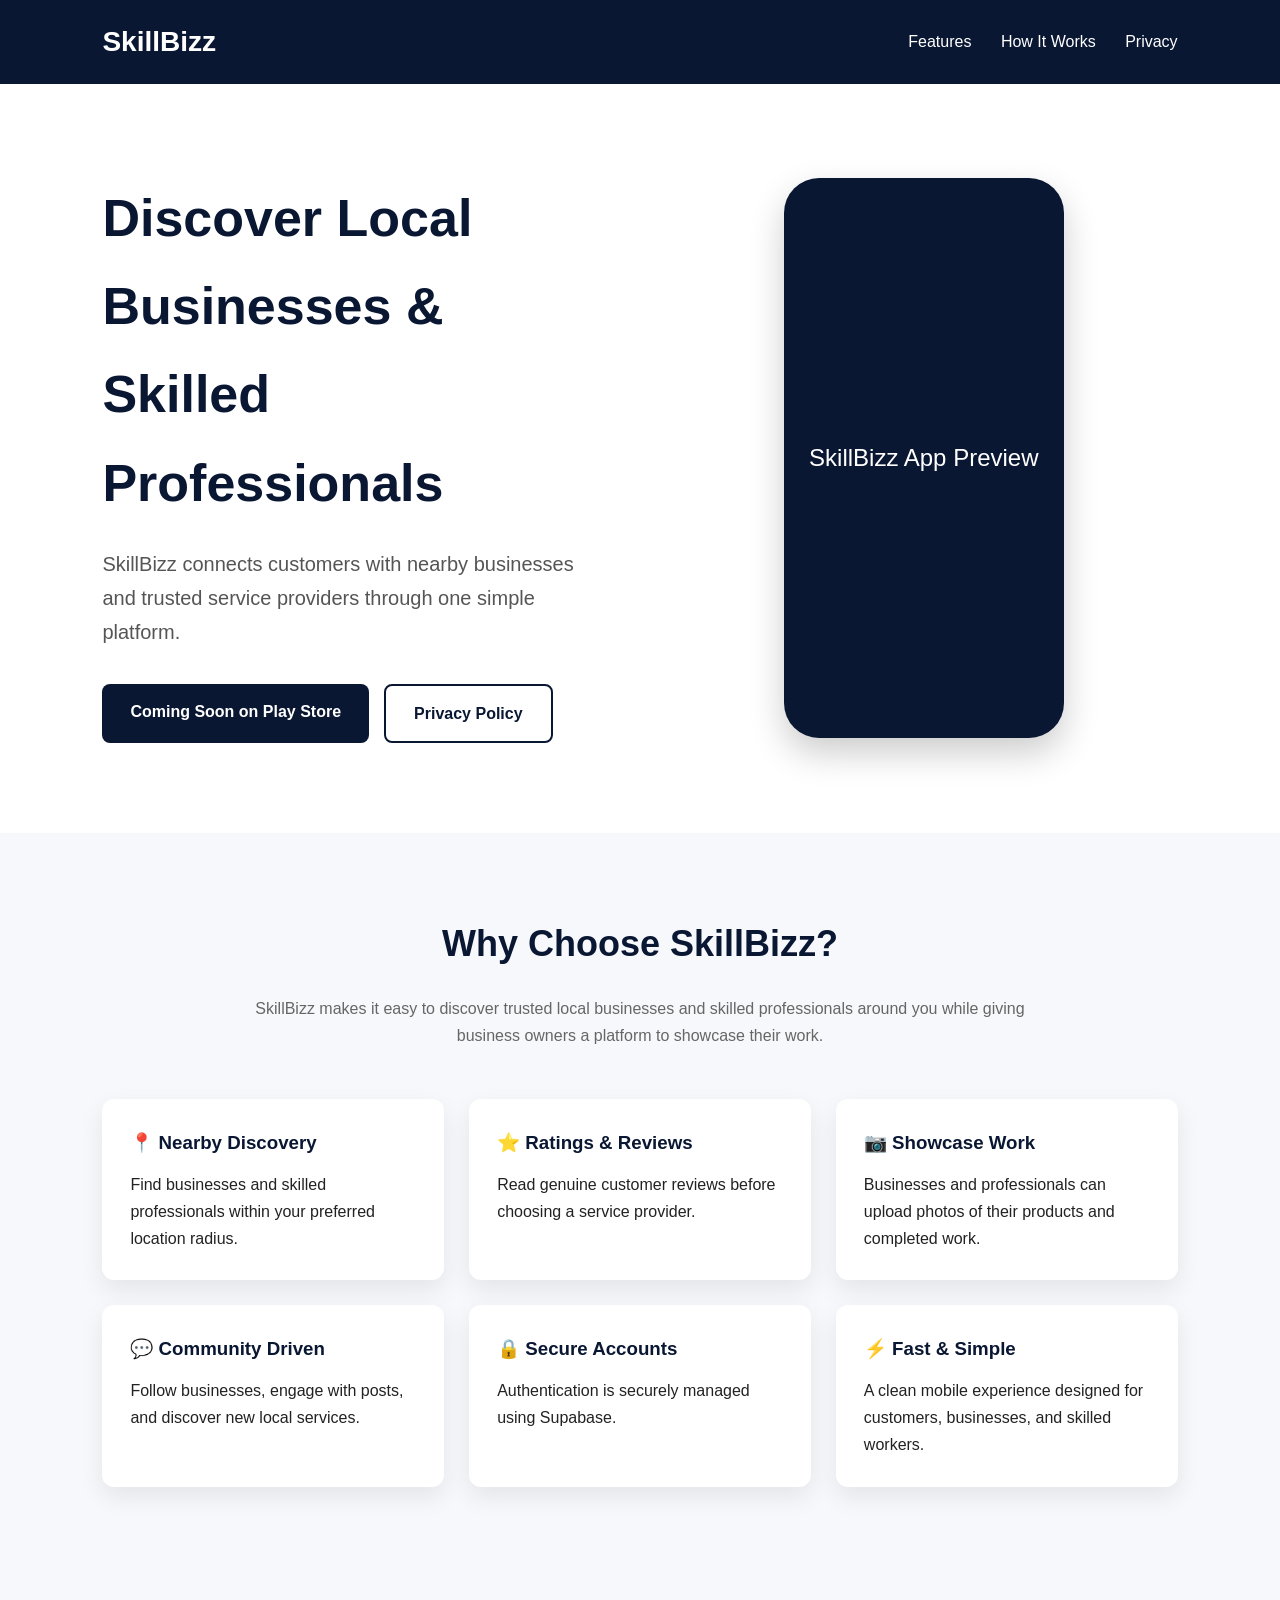
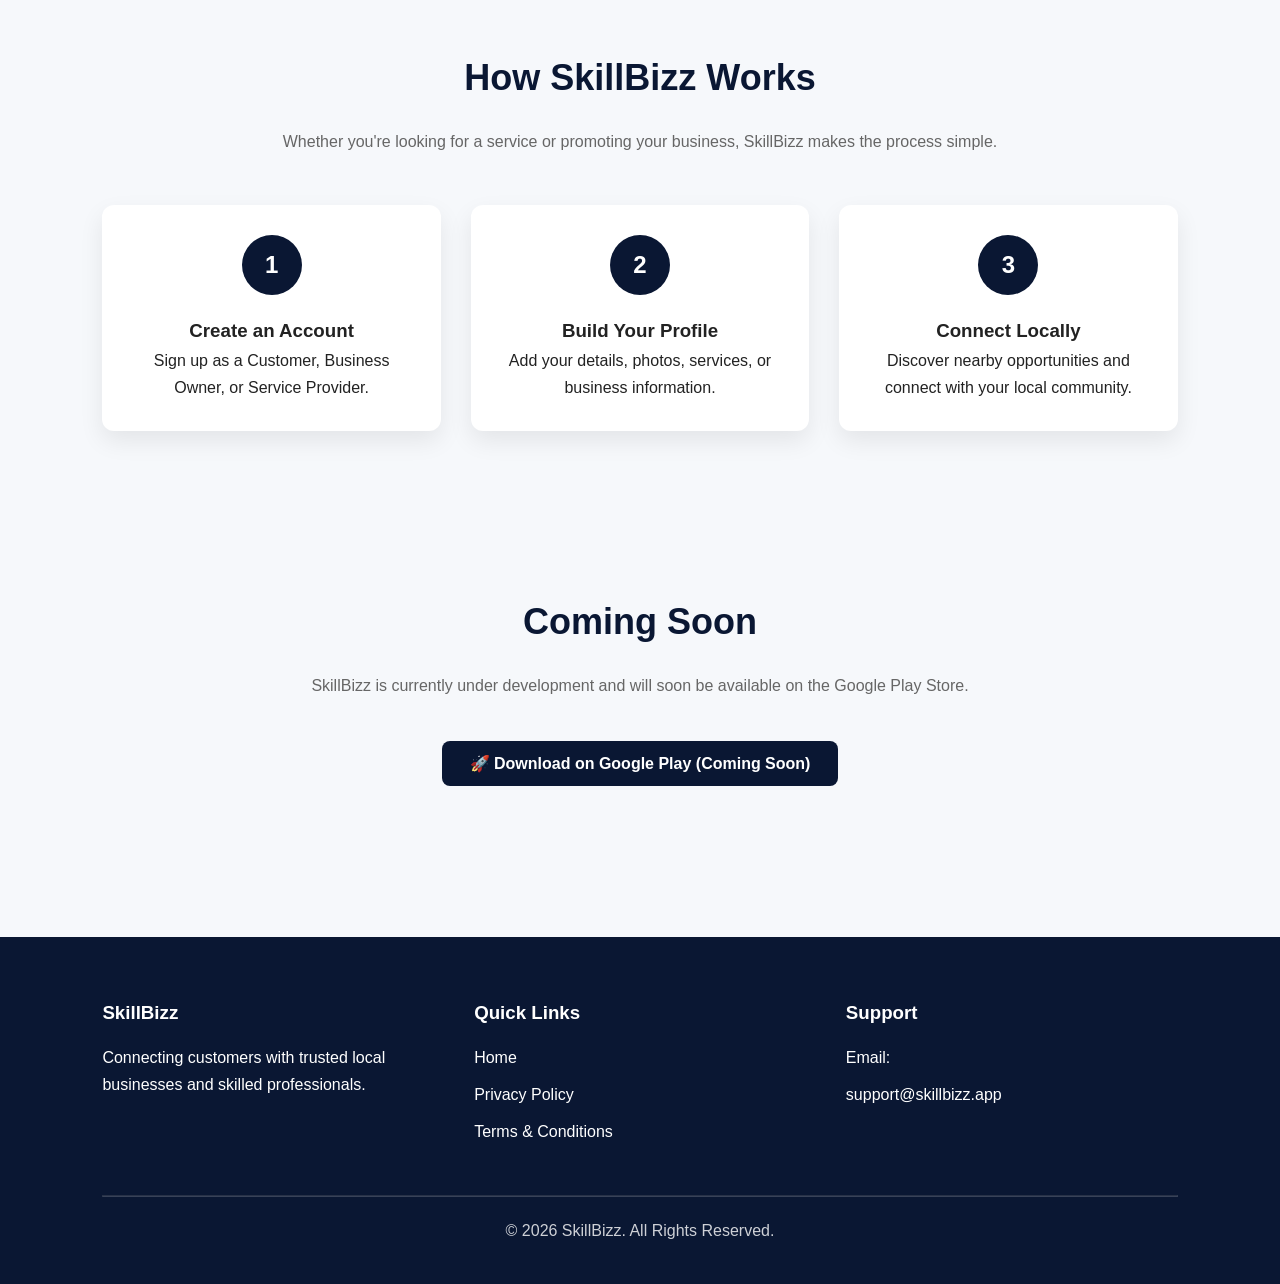
==== index.html @ 5ea48143 "Redesign homepage" ====
<!DOCTYPE html>
<html lang="en">

<head>
    <meta charset="UTF-8">
    <meta name="viewport" content="width=device-width, initial-scale=1.0">

    <title>SkillBizz | Hyperlocal Marketplace</title>

    <style>
        * {
            margin: 0;
            padding: 0;
            box-sizing: border-box;
        }

        body {
            font-family: Arial, Helvetica, sans-serif;
            background: #f6f8fb;
            color: #222;
            line-height: 1.7;
        }

        a {
            text-decoration: none;
        }

        header {
            background: #0A1733;
            color: white;
            padding: 18px 8%;
            display: flex;
            justify-content: space-between;
            align-items: center;
            position: sticky;
            top: 0;
            z-index: 100;
        }

        .logo {
            font-size: 28px;
            font-weight: bold;
        }

        nav a {
            color: white;
            margin-left: 25px;
            font-weight: 500;
        }

        nav a:hover {
            opacity: .8;
        }

        .hero {
            padding: 90px 8%;
            display: flex;
            justify-content: space-between;
            align-items: center;
            gap: 60px;
            flex-wrap: wrap;
            background: white;
        }

        .hero-text {
            flex: 1;
            min-width: 320px;
        }

        .hero-text h1 {
            font-size: 52px;
            color: #0A1733;
            margin-bottom: 20px;
        }

        .hero-text p {
            font-size: 20px;
            color: #555;
            margin-bottom: 35px;
        }

        .buttons {
            display: flex;
            gap: 15px;
            flex-wrap: wrap;
        }

        .btn {
            padding: 14px 28px;
            border-radius: 8px;
            font-weight: bold;
            transition: .3s;
        }

        .primary {
            background: #0A1733;
            color: white;
        }

        .primary:hover {
            background: #152b5c;
        }

        .secondary {
            border: 2px solid #0A1733;
            color: #0A1733;
        }

        .secondary:hover {
            background: #0A1733;
            color: white;
        }

        .hero-image {
            flex: 1;
            min-width: 300px;
            text-align: center;
        }

        .phone {
            width: 280px;
            height: 560px;
            background: #0A1733;
            border-radius: 35px;
            color: white;
            display: flex;
            justify-content: center;
            align-items: center;
            font-size: 24px;
            margin: auto;
            box-shadow: 0 15px 35px rgba(0,0,0,.2);
        }

        section {
            padding: 80px 8%;
        }

        h2 {
            font-size: 36px;
            color: #0A1733;
            margin-bottom: 20px;
            text-align: center;
        }

        .section-text {
            text-align: center;
            max-width: 800px;
            margin: auto;
            color: #666;
            margin-bottom: 50px;
        }
    </style>

</head>

<body>

<header>

    <div class="logo">
        SkillBizz
    </div>

    <nav>
        <a href="#features">Features</a>
        <a href="#how">How It Works</a>
        <a href="privacy.html">Privacy</a>
    </nav>

</header>

<section class="hero">

    <div class="hero-text">

        <h1>
            Discover Local Businesses & Skilled Professionals
        </h1>

        <p>
            SkillBizz connects customers with nearby businesses and trusted
            service providers through one simple platform.
        </p>

        <div class="buttons">

            <a href="#" class="btn primary">
                Coming Soon on Play Store
            </a>

            <a href="privacy.html" class="btn secondary">
                Privacy Policy
            </a>

        </div>

    </div>

    <div class="hero-image">

        <div class="phone">
            SkillBizz App Preview
        </div>

    </div>

</section>

<section id="features">

    <h2>Why Choose SkillBizz?</h2>

    <p class="section-text">
        SkillBizz makes it easy to discover trusted local businesses and skilled
        professionals around you while giving business owners a platform to
        showcase their work.
    </p>

    <div class="feature-grid">

        <div class="card">
            <h3>📍 Nearby Discovery</h3>
            <p>Find businesses and skilled professionals within your preferred location radius.</p>
        </div>

        <div class="card">
            <h3>⭐ Ratings & Reviews</h3>
            <p>Read genuine customer reviews before choosing a service provider.</p>
        </div>

        <div class="card">
            <h3>📷 Showcase Work</h3>
            <p>Businesses and professionals can upload photos of their products and completed work.</p>
        </div>

        <div class="card">
            <h3>💬 Community Driven</h3>
            <p>Follow businesses, engage with posts, and discover new local services.</p>
        </div>

        <div class="card">
            <h3>🔒 Secure Accounts</h3>
            <p>Authentication is securely managed using Supabase.</p>
        </div>

        <div class="card">
            <h3>⚡ Fast & Simple</h3>
            <p>A clean mobile experience designed for customers, businesses, and skilled workers.</p>
        </div>

    </div>

</section>

<section id="how">

    <h2>How SkillBizz Works</h2>

    <p class="section-text">
        Whether you're looking for a service or promoting your business,
        SkillBizz makes the process simple.
    </p>

    <div class="steps">

        <div class="step">
            <div class="number">1</div>
            <h3>Create an Account</h3>
            <p>Sign up as a Customer, Business Owner, or Service Provider.</p>
        </div>

        <div class="step">
            <div class="number">2</div>
            <h3>Build Your Profile</h3>
            <p>Add your details, photos, services, or business information.</p>
        </div>

        <div class="step">
            <div class="number">3</div>
            <h3>Connect Locally</h3>
            <p>Discover nearby opportunities and connect with your local community.</p>
        </div>

    </div>

</section>

<style>

.feature-grid{
    display:grid;
    grid-template-columns:repeat(auto-fit,minmax(260px,1fr));
    gap:25px;
}

.card{
    background:white;
    padding:28px;
    border-radius:12px;
    box-shadow:0 10px 25px rgba(0,0,0,.08);
    transition:.3s;
}

.card:hover{
    transform:translateY(-6px);
}

.card h3{
    color:#0A1733;
    margin-bottom:12px;
}

.steps{
    display:grid;
    grid-template-columns:repeat(auto-fit,minmax(260px,1fr));
    gap:30px;
    margin-top:40px;
}

.step{
    background:white;
    padding:30px;
    border-radius:12px;
    text-align:center;
    box-shadow:0 10px 25px rgba(0,0,0,.08);
}

.number{
    width:60px;
    height:60px;
    background:#0A1733;
    color:white;
    border-radius:50%;
    display:flex;
    justify-content:center;
    align-items:center;
    margin:auto;
    font-size:24px;
    font-weight:bold;
    margin-bottom:20px;
}

</style>

<section id="download">

    <h2>Coming Soon</h2>

    <p class="section-text">
        SkillBizz is currently under development and will soon be available on the
        Google Play Store.
    </p>

    <div style="text-align:center; margin-top:30px;">
        <a href="#" class="btn primary">
            🚀 Download on Google Play (Coming Soon)
        </a>
    </div>

</section>

<footer>

    <div class="footer-container">

        <div>
            <h3>SkillBizz</h3>
            <p>
                Connecting customers with trusted local businesses and skilled
                professionals.
            </p>
        </div>

        <div>
            <h3>Quick Links</h3>

            <p><a href="/">Home</a></p>
            <p><a href="privacy.html">Privacy Policy</a></p>
            <p><a href="terms.html">Terms & Conditions</a></p>
        </div>

        <div>
            <h3>Support</h3>

            <p>Email:</p>
            <p>support@skillbizz.app</p>

        </div>

    </div>

    <hr>

    <p class="copyright">
        © 2026 SkillBizz. All Rights Reserved.
    </p>

</footer>

<style>

footer{
    background:#0A1733;
    color:white;
    padding:60px 8% 30px;
    margin-top:80px;
}

.footer-container{
    display:grid;
    grid-template-columns:repeat(auto-fit,minmax(250px,1fr));
    gap:40px;
    margin-bottom:40px;
}

footer h3{
    margin-bottom:15px;
}

footer p{
    margin-bottom:10px;
}

footer a{
    color:white;
}

footer hr{
    opacity:.2;
    margin:20px 0;
}

.copyright{
    text-align:center;
    opacity:.8;
}

@media(max-width:768px){

header{
    flex-direction:column;
    gap:15px;
}

.hero{
    text-align:center;
}

.hero-text h1{
    font-size:38px;
}

nav a{
    margin:0 10px;
}

}

</style>
</body>
</html>
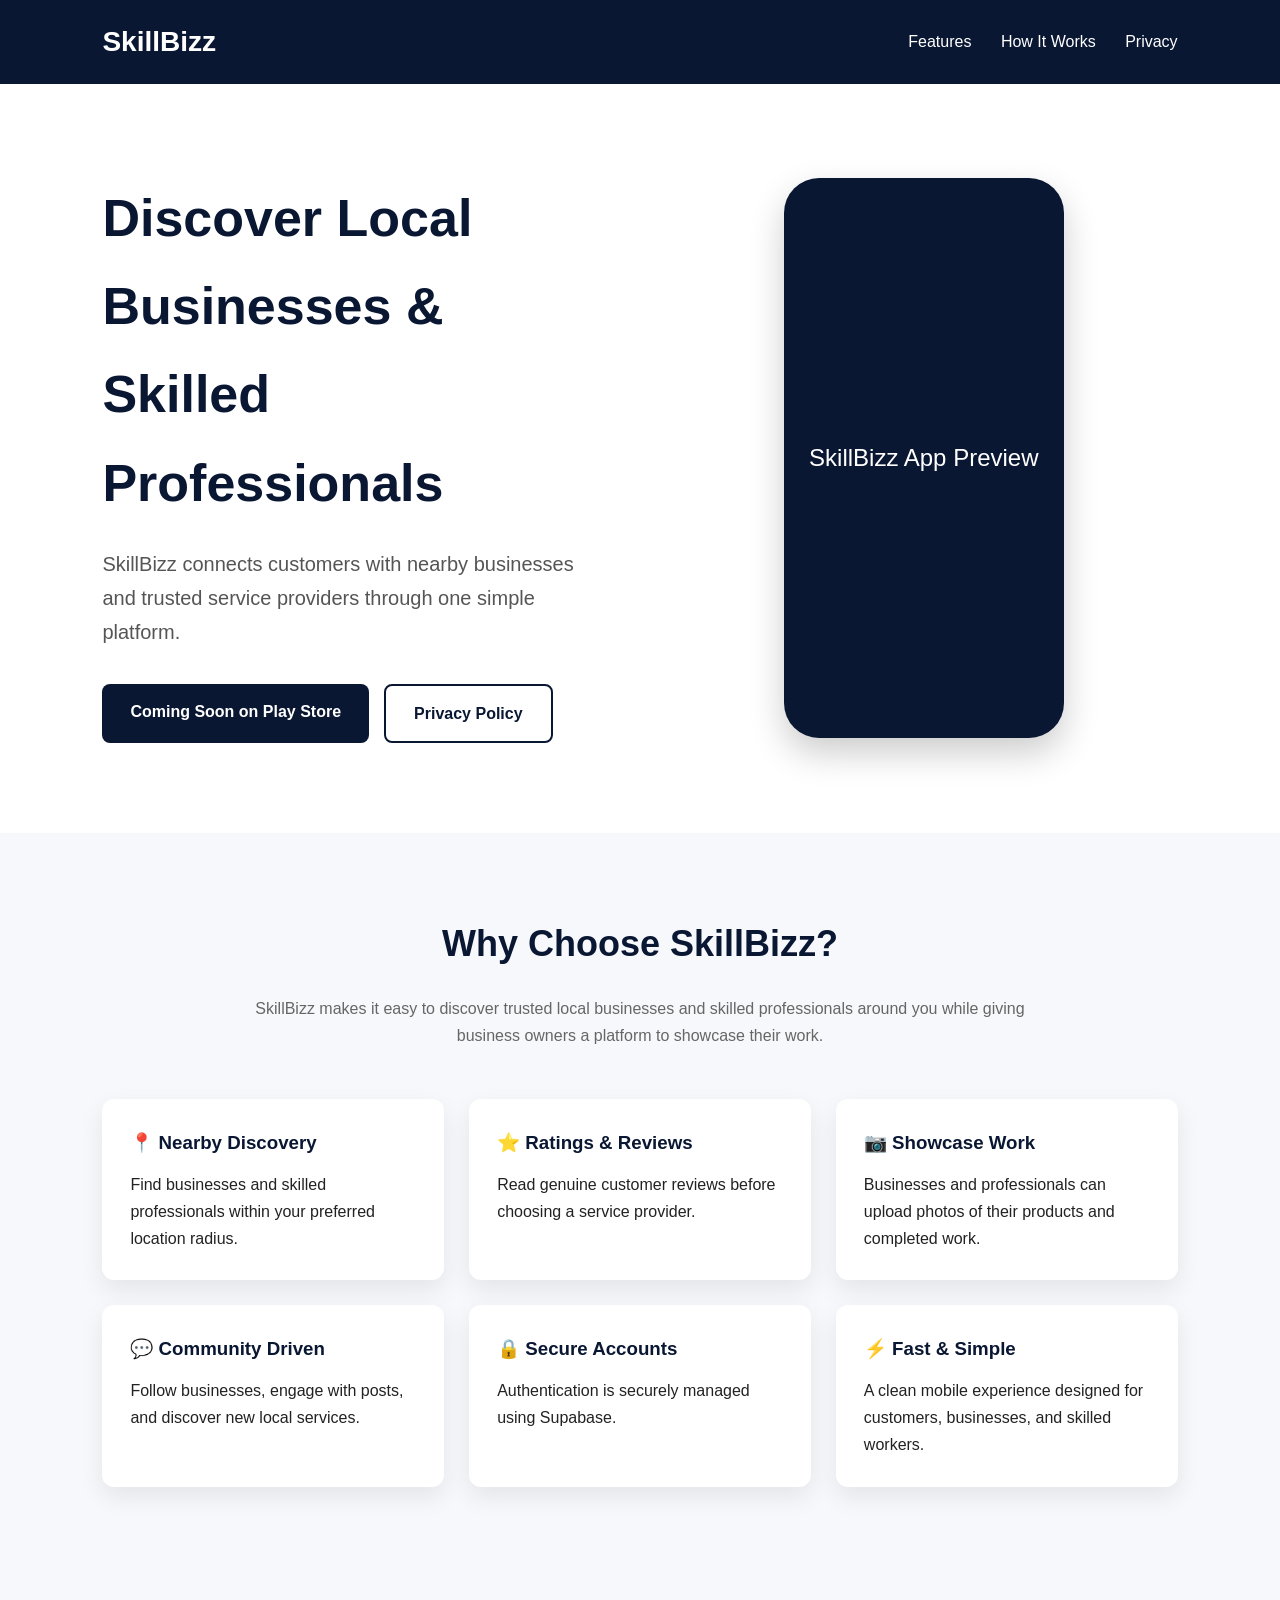
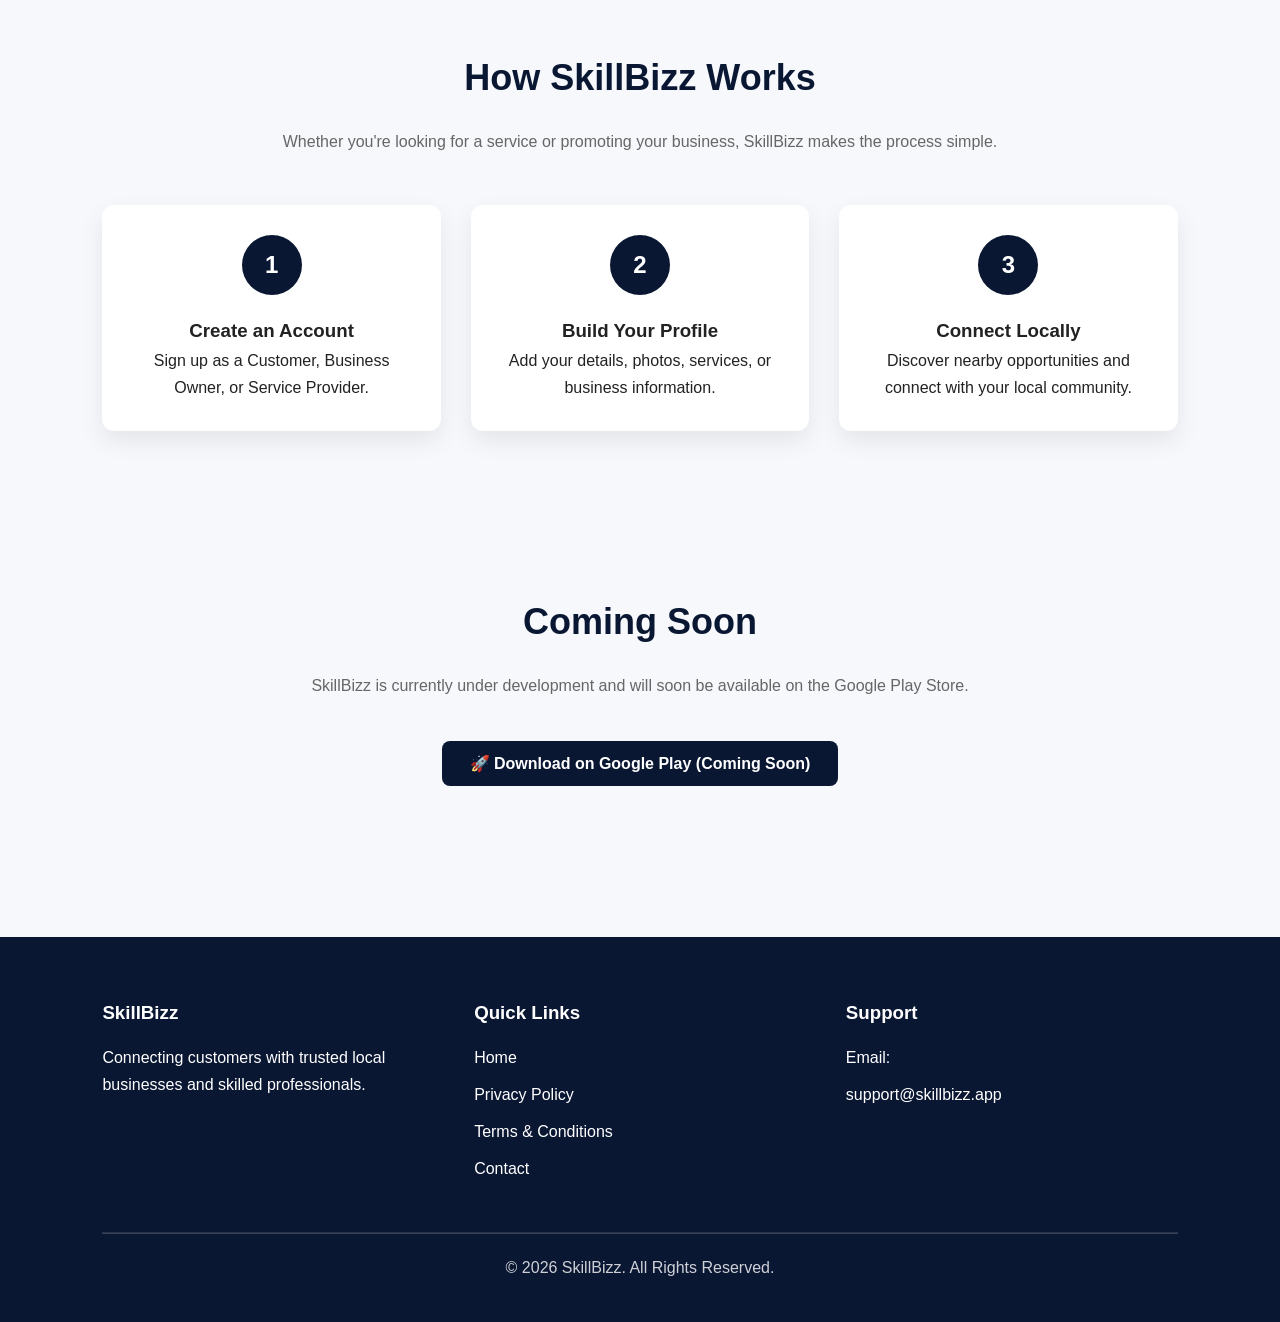
==== commit 85c83560: "footer updated" ====
--- a/index.html
+++ b/index.html
@@ -377,6 +377,7 @@
             <p><a href="/">Home</a></p>
             <p><a href="privacy.html">Privacy Policy</a></p>
             <p><a href="terms.html">Terms & Conditions</a></p>
+            <p><a href="contact.html">Contact</a></p>
         </div>
 
         <div>
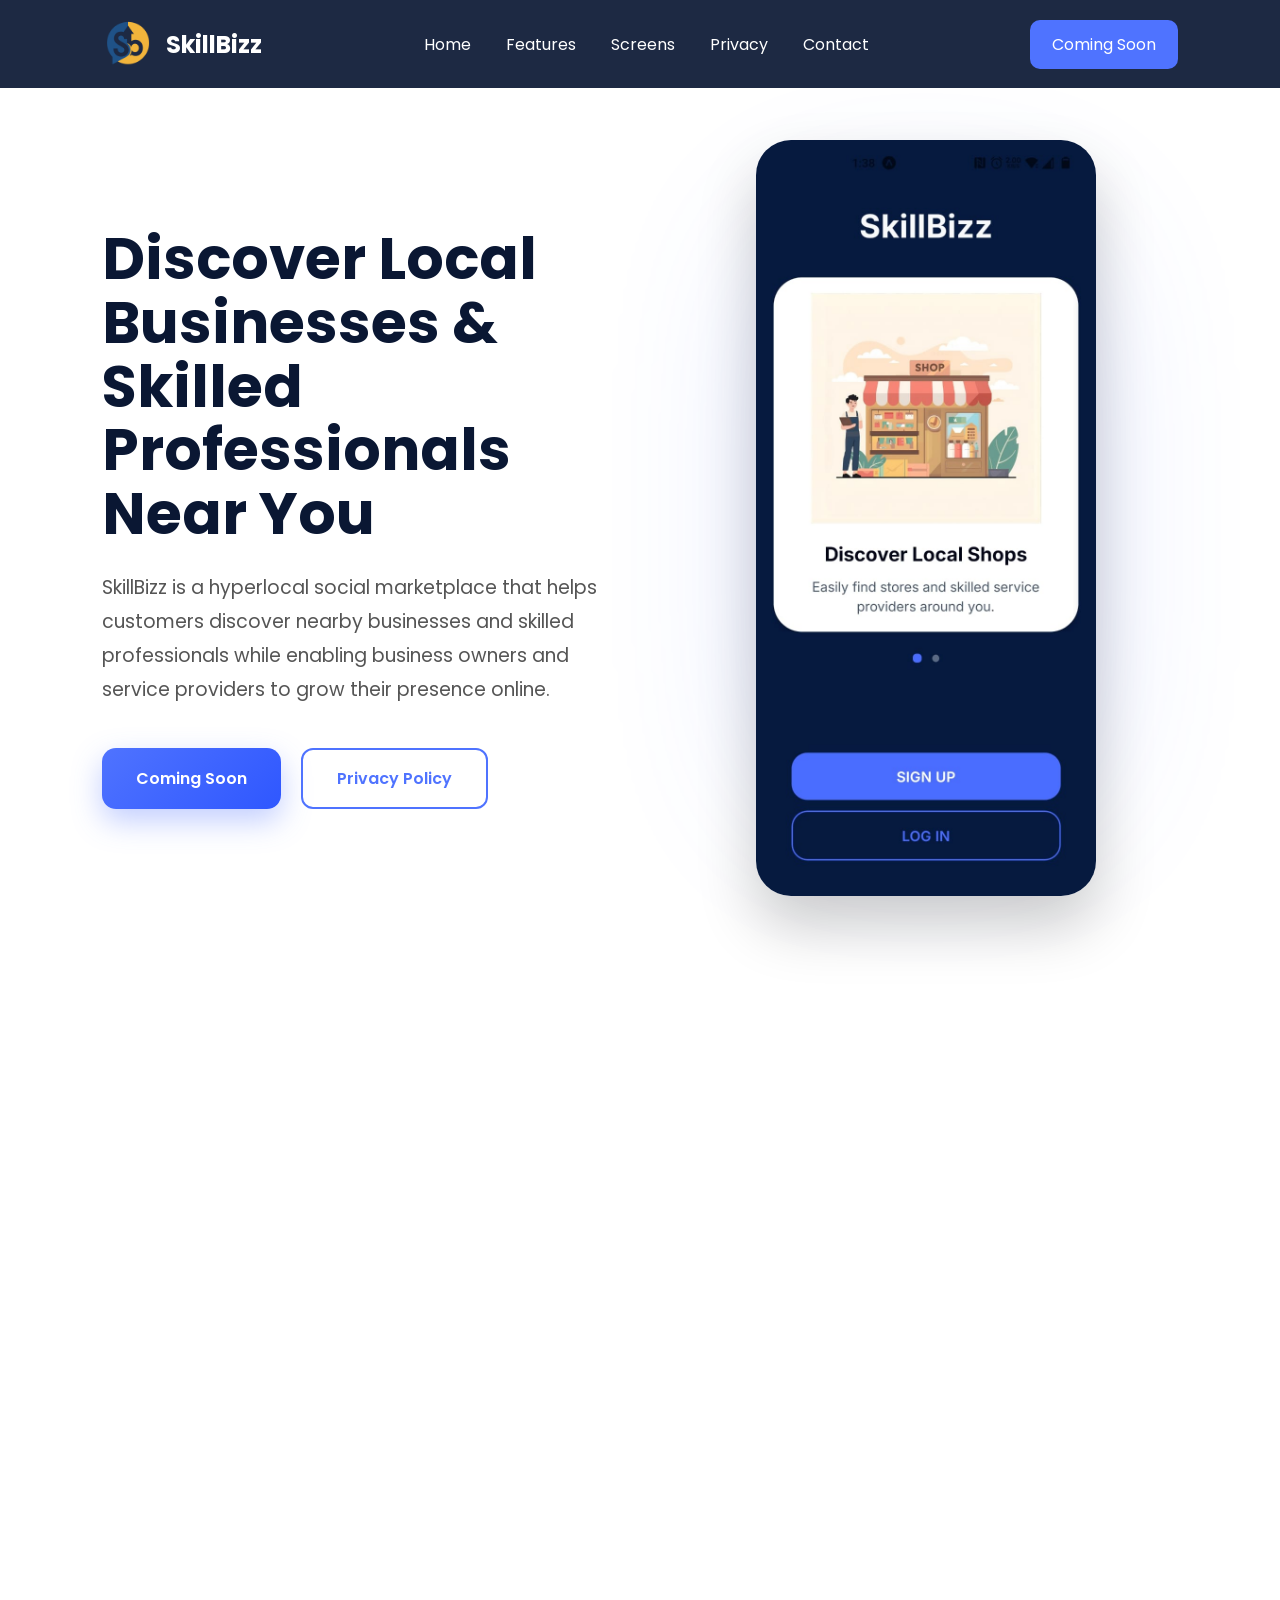
==== commit 1fbd7609: "Complete website redesign" ====
--- a/index.html
+++ b/index.html
@@ -2,461 +2,497 @@
 <html lang="en">
 
 <head>
-    <meta charset="UTF-8">
-    <meta name="viewport" content="width=device-width, initial-scale=1.0">
-
-    <title>SkillBizz | Hyperlocal Marketplace</title>
-
-    <style>
-        * {
-            margin: 0;
-            padding: 0;
-            box-sizing: border-box;
-        }
-
-        body {
-            font-family: Arial, Helvetica, sans-serif;
-            background: #f6f8fb;
-            color: #222;
-            line-height: 1.7;
-        }
-
-        a {
-            text-decoration: none;
-        }
-
-        header {
-            background: #0A1733;
-            color: white;
-            padding: 18px 8%;
-            display: flex;
-            justify-content: space-between;
-            align-items: center;
-            position: sticky;
-            top: 0;
-            z-index: 100;
-        }
-
-        .logo {
-            font-size: 28px;
-            font-weight: bold;
-        }
-
-        nav a {
-            color: white;
-            margin-left: 25px;
-            font-weight: 500;
-        }
-
-        nav a:hover {
-            opacity: .8;
-        }
-
-        .hero {
-            padding: 90px 8%;
-            display: flex;
-            justify-content: space-between;
-            align-items: center;
-            gap: 60px;
-            flex-wrap: wrap;
-            background: white;
-        }
-
-        .hero-text {
-            flex: 1;
-            min-width: 320px;
-        }
-
-        .hero-text h1 {
-            font-size: 52px;
-            color: #0A1733;
-            margin-bottom: 20px;
-        }
-
-        .hero-text p {
-            font-size: 20px;
-            color: #555;
-            margin-bottom: 35px;
-        }
-
-        .buttons {
-            display: flex;
-            gap: 15px;
-            flex-wrap: wrap;
-        }
-
-        .btn {
-            padding: 14px 28px;
-            border-radius: 8px;
-            font-weight: bold;
-            transition: .3s;
-        }
-
-        .primary {
-            background: #0A1733;
-            color: white;
-        }
-
-        .primary:hover {
-            background: #152b5c;
-        }
-
-        .secondary {
-            border: 2px solid #0A1733;
-            color: #0A1733;
-        }
-
-        .secondary:hover {
-            background: #0A1733;
-            color: white;
-        }
-
-        .hero-image {
-            flex: 1;
-            min-width: 300px;
-            text-align: center;
-        }
-
-        .phone {
-            width: 280px;
-            height: 560px;
-            background: #0A1733;
-            border-radius: 35px;
-            color: white;
-            display: flex;
-            justify-content: center;
-            align-items: center;
-            font-size: 24px;
-            margin: auto;
-            box-shadow: 0 15px 35px rgba(0,0,0,.2);
-        }
-
-        section {
-            padding: 80px 8%;
-        }
-
-        h2 {
-            font-size: 36px;
-            color: #0A1733;
-            margin-bottom: 20px;
-            text-align: center;
-        }
-
-        .section-text {
-            text-align: center;
-            max-width: 800px;
-            margin: auto;
-            color: #666;
-            margin-bottom: 50px;
-        }
-    </style>
+
+<meta charset="UTF-8">
+
+<meta
+name="viewport"
+content="width=device-width, initial-scale=1.0">
+
+<title>SkillBizz | Discover Local Businesses & Skilled Professionals</title>
+
+<meta
+name="description"
+content="SkillBizz connects customers with trusted local businesses and skilled professionals nearby.">
+
+<meta
+name="keywords"
+content="SkillBizz, Local Businesses, Plumbers, Electricians, Shops, Marketplace">
+
+<meta name="theme-color" content="#0A1733">
+
+<link rel="icon" href="images/favicon.png">
+
+<link rel="stylesheet" href="css/style.css">
+
+<link rel="manifest" href="manifest.json">
+
+<meta property="og:title"
+content="SkillBizz">
+
+<meta property="og:description"
+content="Discover nearby businesses and skilled professionals.">
+
+<meta property="og:image"
+content="images/hero.png">
+
+<meta property="og:url"
+content="https://skillbizz.app">
+
+<meta property="og:type"
+content="website">
+
+<meta property="twitter:card"
+content="summary_large_image">
+
+<meta property="twitter:title"
+content="SkillBizz">
+
+<meta property="twitter:description"
+content="Discover nearby businesses and skilled professionals.">
+
+<meta property="twitter:image"
+content="images/hero.png">
 
 </head>
 
 <body>
 
-<header>
-
-    <div class="logo">
-        SkillBizz
-    </div>
-
-    <nav>
-        <a href="#features">Features</a>
-        <a href="#how">How It Works</a>
-        <a href="privacy.html">Privacy</a>
-    </nav>
-
-</header>
-
-<section class="hero">
-
-    <div class="hero-text">
-
-        <h1>
-            Discover Local Businesses & Skilled Professionals
-        </h1>
-
-        <p>
-            SkillBizz connects customers with nearby businesses and trusted
-            service providers through one simple platform.
-        </p>
-
-        <div class="buttons">
-
-            <a href="#" class="btn primary">
-                Coming Soon on Play Store
-            </a>
-
-            <a href="privacy.html" class="btn secondary">
-                Privacy Policy
-            </a>
-
-        </div>
-
-    </div>
-
-    <div class="hero-image">
-
-        <div class="phone">
-            SkillBizz App Preview
-        </div>
-
-    </div>
+<nav>
+
+<div class="logo">
+
+<img src="images/logo.png">
+
+<span>SkillBizz</span>
+
+</div>
+
+<ul>
+
+<li><a href="#home">Home</a></li>
+
+<li><a href="#features">Features</a></li>
+
+<li><a href="#screens">Screens</a></li>
+
+<li><a href="privacy.html">Privacy</a></li>
+
+<li><a href="contact.html">Contact</a></li>
+
+</ul>
+
+<a class="download-btn" href="#download">
+
+Coming Soon
+
+</a>
+
+</nav>
+
+<section
+class="hero"
+id="home">
+
+<div class="hero-text">
+
+<h1>
+
+Discover Local Businesses &
+Skilled Professionals Near You
+
+</h1>
+
+<p>
+
+SkillBizz is a hyperlocal social marketplace that helps customers discover nearby businesses and skilled professionals while enabling business owners and service providers to grow their presence online.
+
+</p>
+
+<div class="hero-buttons">
+
+<a href="#download" class="primary">
+
+Coming Soon
+
+</a>
+
+<a href="privacy.html" class="secondary">
+
+Privacy Policy
+
+</a>
+
+</div>
+
+</div>
+
+<div class="hero-image">
+
+    <div class="phone-shadow"></div>
+
+    <img
+        src="images/hero.png"
+        class="floating-phone"
+        alt="SkillBizz App">
+
+</div>
 
 </section>
 
+
+
+<section
+id="features">
+
 <section id="features">
 
-    <h2>Why Choose SkillBizz?</h2>
-
-    <p class="section-text">
-        SkillBizz makes it easy to discover trusted local businesses and skilled
-        professionals around you while giving business owners a platform to
-        showcase their work.
-    </p>
-
-    <div class="feature-grid">
-
-        <div class="card">
-            <h3>📍 Nearby Discovery</h3>
-            <p>Find businesses and skilled professionals within your preferred location radius.</p>
-        </div>
-
-        <div class="card">
-            <h3>⭐ Ratings & Reviews</h3>
-            <p>Read genuine customer reviews before choosing a service provider.</p>
-        </div>
-
-        <div class="card">
-            <h3>📷 Showcase Work</h3>
-            <p>Businesses and professionals can upload photos of their products and completed work.</p>
-        </div>
-
-        <div class="card">
-            <h3>💬 Community Driven</h3>
-            <p>Follow businesses, engage with posts, and discover new local services.</p>
-        </div>
-
-        <div class="card">
-            <h3>🔒 Secure Accounts</h3>
-            <p>Authentication is securely managed using Supabase.</p>
-        </div>
-
-        <div class="card">
-            <h3>⚡ Fast & Simple</h3>
-            <p>A clean mobile experience designed for customers, businesses, and skilled workers.</p>
-        </div>
-
-    </div>
+<h2>Everything You Need to Discover Local Businesses</h2>
+
+<div class="feature-grid">
+
+<div class="feature-card">
+<div class="feature-icon">📍</div>
+<h3>Nearby Discovery</h3>
+<p>Find businesses and professionals around your location using smart distance filtering.</p>
+</div>
+
+<div class="feature-card">
+<div class="feature-icon">🏪</div>
+<h3>Business Profiles</h3>
+<p>Every business gets its own profile, posts, followers and customer engagement.</p>
+</div>
+
+<div class="feature-card">
+<div class="feature-icon">🛠</div>
+<h3>Skilled Professionals</h3>
+<p>Search electricians, plumbers, tutors, mechanics and many more nearby.</p>
+</div>
+
+<div class="feature-card">
+<div class="feature-icon">💬</div>
+<h3>Built-in Chat</h3>
+<p>Contact businesses and service providers instantly inside the app.</p>
+</div>
+
+<div class="feature-card">
+<div class="feature-icon">⭐</div>
+<h3>Ratings & Reviews</h3>
+<p>Choose trusted businesses using ratings, reviews and portfolios.</p>
+</div>
+
+<div class="feature-card">
+<div class="feature-icon">🔒</div>
+<h3>Secure Login</h3>
+<p>Authentication powered securely for every user role.</p>
+</div>
+
+</div>
 
 </section>
 
-<section id="how">
-
-    <h2>How SkillBizz Works</h2>
-
-    <p class="section-text">
-        Whether you're looking for a service or promoting your business,
-        SkillBizz makes the process simple.
-    </p>
-
-    <div class="steps">
-
-        <div class="step">
-            <div class="number">1</div>
-            <h3>Create an Account</h3>
-            <p>Sign up as a Customer, Business Owner, or Service Provider.</p>
-        </div>
-
-        <div class="step">
-            <div class="number">2</div>
-            <h3>Build Your Profile</h3>
-            <p>Add your details, photos, services, or business information.</p>
-        </div>
-
-        <div class="step">
-            <div class="number">3</div>
-            <h3>Connect Locally</h3>
-            <p>Discover nearby opportunities and connect with your local community.</p>
-        </div>
-
-    </div>
+<section class="stats">
+
+<div class="stat">
+
+<h2>3</h2>
+
+<p>User Roles</p>
+
+</div>
+
+<div class="stat">
+
+<h2>100%</h2>
+
+<p>Secure Authentication</p>
+
+</div>
+
+<div class="stat">
+
+<h2>∞</h2>
+
+<p>Local Opportunities</p>
+
+</div>
+
+<div class="stat">
+
+<h2>24/7</h2>
+
+<p>Discover Businesses Anytime</p>
+
+</div>
 
 </section>
 
-<style>
-
-.feature-grid{
-    display:grid;
-    grid-template-columns:repeat(auto-fit,minmax(260px,1fr));
-    gap:25px;
-}
-
-.card{
-    background:white;
-    padding:28px;
-    border-radius:12px;
-    box-shadow:0 10px 25px rgba(0,0,0,.08);
-    transition:.3s;
-}
-
-.card:hover{
-    transform:translateY(-6px);
-}
-
-.card h3{
-    color:#0A1733;
-    margin-bottom:12px;
-}
-
-.steps{
-    display:grid;
-    grid-template-columns:repeat(auto-fit,minmax(260px,1fr));
-    gap:30px;
-    margin-top:40px;
-}
-
-.step{
-    background:white;
-    padding:30px;
-    border-radius:12px;
-    text-align:center;
-    box-shadow:0 10px 25px rgba(0,0,0,.08);
-}
-
-.number{
-    width:60px;
-    height:60px;
-    background:#0A1733;
-    color:white;
-    border-radius:50%;
-    display:flex;
-    justify-content:center;
-    align-items:center;
-    margin:auto;
-    font-size:24px;
-    font-weight:bold;
-    margin-bottom:20px;
-}
-
-</style>
-
-<section id="download">
-
-    <h2>Coming Soon</h2>
-
-    <p class="section-text">
-        SkillBizz is currently under development and will soon be available on the
-        Google Play Store.
-    </p>
-
-    <div style="text-align:center; margin-top:30px;">
-        <a href="#" class="btn primary">
-            🚀 Download on Google Play (Coming Soon)
-        </a>
-    </div>
+
+<section id="screens">
+
+<h2>Experience SkillBizz</h2>
+
+<!-- HERO -->
+
+<div class="showcase">
+
+<div class="showcase-image">
+
+<img src="images/hero.png">
+
+</div>
+
+<div class="showcase-text">
+
+<h3>Discover Local Shops</h3>
+
+<p>
+
+Browse nearby shops and service providers from a beautifully designed onboarding experience.
+
+</p>
+
+</div>
+
+</div>
+
+<!-- SIGNUP -->
+
+<div class="showcase reverse">
+
+<div class="showcase-image">
+
+<img src="images/signup.png">
+
+</div>
+
+<div class="showcase-text">
+
+<h3>Create Your Account</h3>
+
+<p>
+
+Quick and secure registration lets customers, businesses and professionals join in minutes.
+
+</p>
+
+</div>
+
+</div>
+
+<!-- ROLE -->
+
+<div class="showcase">
+
+<div class="showcase-image">
+
+<img src="images/role.png">
+
+</div>
+
+<div class="showcase-text">
+
+<h3>Choose Your Role</h3>
+
+<p>
+
+Whether you're a customer, business owner or service provider, SkillBizz adapts to your needs.
+
+</p>
+
+</div>
+
+</div>
+
+<!-- FEED -->
+
+<div class="showcase reverse">
+
+<div class="showcase-image">
+
+<img src="images/business-feed.png">
+
+</div>
+
+<div class="showcase-text">
+
+<h3>Instagram-style Business Feed</h3>
+
+<p>
+
+Businesses can share updates, promotions and photos while customers interact through likes and comments.
+
+</p>
+
+</div>
+
+</div>
+
+<!-- SERVICES -->
+
+<div class="showcase">
+
+<div class="showcase-image">
+
+<img src="images/services.png">
+
+</div>
+
+<div class="showcase-text">
+
+<h3>Find Skilled Professionals</h3>
+
+<p>
+
+Search electricians, plumbers, tutors and many more with ratings, pricing and availability.
+
+</p>
+
+</div>
+
+</div>
+
+<!-- FILTER -->
+
+<div class="showcase reverse">
+
+<div class="showcase-image">
+
+<img src="images/filters.png">
+
+</div>
+
+<div class="showcase-text">
+
+<h3>Smart Filters</h3>
+
+<p>
+
+Filter by category, location and distance to discover exactly what you need nearby.
+
+</p>
+
+</div>
+
+</div>
+
+<!-- PROFILE -->
+
+<div class="showcase">
+
+<div class="showcase-image">
+
+<img src="images/profile.png">
+
+</div>
+
+<div class="showcase-text">
+
+<h3>Professional Profiles</h3>
+
+<p>
+
+Every service provider gets ratings, reviews, experience, pricing, availability and portfolio.
+
+</p>
+
+</div>
+
+</div>
+
+<!-- CHAT -->
+
+<div class="showcase reverse">
+
+<div class="showcase-image">
+
+<img src="images/chat.png">
+
+</div>
+
+<div class="showcase-text">
+
+<h3>Built-in Messaging</h3>
+
+<p>
+
+Contact businesses and professionals instantly without leaving the application.
+
+</p>
+
+</div>
+
+</div>
 
 </section>
 
+<section
+id="download">
+
+<h2>
+
+Launching Soon
+
+</h2>
+
+<p>
+
+SkillBizz will soon be available on Google Play.
+
+</p>
+
+<a class="primary">
+
+Notify Me
+
+</a>
+
+</section>
+
 <footer>
 
-    <div class="footer-container">
-
-        <div>
-            <h3>SkillBizz</h3>
-            <p>
-                Connecting customers with trusted local businesses and skilled
-                professionals.
-            </p>
-        </div>
-
-        <div>
-            <h3>Quick Links</h3>
-
-            <p><a href="/">Home</a></p>
-            <p><a href="privacy.html">Privacy Policy</a></p>
-            <p><a href="terms.html">Terms & Conditions</a></p>
-            <p><a href="contact.html">Contact</a></p>
-        </div>
-
-        <div>
-            <h3>Support</h3>
-
-            <p>Email:</p>
-            <p>support@skillbizz.app</p>
-
-        </div>
-
-    </div>
-
-    <hr>
-
-    <p class="copyright">
-        © 2026 SkillBizz. All Rights Reserved.
-    </p>
+<div>
+
+<img src="images/logo.png">
+
+<h3>SkillBizz</h3>
+
+<p>
+
+Connecting customers with trusted businesses and skilled professionals.
+
+</p>
+
+</div>
+
+<div>
+
+<h4>Links</h4>
+
+<a href="privacy.html">Privacy Policy</a>
+
+<a href="terms.html">Terms & Conditions</a>
+
+<a href="contact.html">Contact</a>
+
+</div>
+
+<div>
+
+<h4>Support</h4>
+
+<p>
+
+© <span class="year"></span> SkillBizz. All Rights Reserved.
+
+</p>
+
+</div>
 
 </footer>
 
-<style>
-
-footer{
-    background:#0A1733;
-    color:white;
-    padding:60px 8% 30px;
-    margin-top:80px;
-}
-
-.footer-container{
-    display:grid;
-    grid-template-columns:repeat(auto-fit,minmax(250px,1fr));
-    gap:40px;
-    margin-bottom:40px;
-}
-
-footer h3{
-    margin-bottom:15px;
-}
-
-footer p{
-    margin-bottom:10px;
-}
-
-footer a{
-    color:white;
-}
-
-footer hr{
-    opacity:.2;
-    margin:20px 0;
-}
-
-.copyright{
-    text-align:center;
-    opacity:.8;
-}
-
-@media(max-width:768px){
-
-header{
-    flex-direction:column;
-    gap:15px;
-}
-
-.hero{
-    text-align:center;
-}
-
-.hero-text h1{
-    font-size:38px;
-}
-
-nav a{
-    margin:0 10px;
-}
-
-}
-
-</style>
+<script src="js/script.js"></script>
+
 </body>
+
 </html>
--- a/css/style.css
+++ b/css/style.css
@@ -0,0 +1,896 @@
+/* ===========================
+   Google Font
+=========================== */
+
+@import url('https://fonts.googleapis.com/css2?family=Poppins:wght@300;400;500;600;700;800&display=swap');
+
+*{
+    margin:0;
+    padding:0;
+    box-sizing:border-box;
+    scroll-behavior:smooth;
+}
+
+body{
+    font-family:'Poppins',sans-serif;
+    body{
+
+background:
+
+radial-gradient(circle at top left,#eef4ff 0%,transparent 45%),
+
+radial-gradient(circle at bottom right,#f7f4ff 0%,transparent 40%),
+
+#f8fbff;
+
+}
+    color:#222;
+    overflow-x:hidden;
+}
+
+img{
+    width:100%;
+    display:block;
+}
+
+a{
+    text-decoration:none;
+    color:inherit;
+}
+
+section{
+    padding:100px 8%;
+}
+
+h1,h2,h3,h4{
+    color:#0A1733;
+}
+
+h2{
+    font-size:42px;
+    margin-bottom:20px;
+    text-align:center;
+}
+
+p{
+    line-height:1.8;
+}
+
+/* ===========================
+        NAVBAR
+=========================== */
+
+nav{
+
+    position:fixed;
+    top:0;
+    left:0;
+    right:0;
+
+    display:flex;
+    justify-content:space-between;
+    align-items:center;
+
+    padding:18px 8%;
+
+    background:rgba(10,23,51,.92);
+
+    backdrop-filter:blur(15px);
+
+    z-index:9999;
+
+}
+
+.logo{
+
+    display:flex;
+    align-items:center;
+    gap:12px;
+
+    color:white;
+    font-weight:700;
+    font-size:24px;
+
+}
+
+.logo img{
+
+    width:52px;
+    height:52px;
+
+}
+
+nav ul{
+
+    display:flex;
+    list-style:none;
+    gap:35px;
+
+}
+
+nav ul li a{
+
+    color:white;
+    transition:.3s;
+
+}
+
+nav ul li a:hover{
+
+    color:#F4B740;
+
+}
+
+.download-btn{
+
+    background:#4F73FF;
+
+    color:white;
+
+    padding:12px 22px;
+
+    border-radius:10px;
+
+    transition:.3s;
+
+}
+
+.download-btn:hover{
+
+    background:#3558d6;
+
+}
+
+/* ===========================
+        HERO
+=========================== */
+
+.hero{
+
+    min-height:100vh;
+
+    display:grid;
+
+    grid-template-columns:1fr 1fr;
+
+    align-items:center;
+
+    gap:70px;
+
+    padding-top:140px;
+
+}
+
+.hero h1{
+
+    font-size:58px;
+
+    line-height:1.1;
+
+    margin-bottom:25px;
+
+}
+
+.hero p{
+
+    font-size:19px;
+
+    color:#555;
+
+    margin-bottom:40px;
+
+}
+
+.hero-buttons{
+
+    display:flex;
+
+    gap:20px;
+
+}
+
+.primary{
+
+display:inline-flex;
+align-items:center;
+justify-content:center;
+
+padding:16px 34px;
+
+background:linear-gradient(135deg,#4F73FF,#2F57FF);
+
+color:white;
+
+font-weight:600;
+
+border-radius:14px;
+
+transition:.35s;
+
+box-shadow:0 12px 30px rgba(79,115,255,.35);
+
+}
+
+.primary:hover{
+
+transform:translateY(-4px) scale(1.03);
+
+}
+
+.secondary{
+
+    border:2px solid #4F73FF;
+
+    color:#4F73FF;
+
+    padding:16px 34px;
+
+    border-radius:12px;
+
+    font-weight:600;
+
+}
+
+.hero-image{
+
+    display:flex;
+
+    justify-content:center;
+
+}
+
+.hero-image img{
+
+    max-width:350px;
+
+    border-radius:35px;
+
+    box-shadow:0 30px 60px rgba(0,0,0,.2);
+
+    transition:.5s;
+
+}
+
+.hero-image img:hover{
+
+    transform:translateY(-10px);
+
+}
+
+/* ===========================
+FEATURES
+=========================== */
+
+.feature-grid{
+
+    margin-top:60px;
+
+    display:grid;
+
+    grid-template-columns:repeat(auto-fit,minmax(260px,1fr));
+
+    gap:30px;
+
+}
+
+.feature-card{
+
+    background:white;
+
+    padding:35px;
+
+    border-radius:20px;
+
+    box-shadow:0 15px 35px rgba(0,0,0,.08);
+
+    transition:.35s;
+
+}
+
+.feature-card:hover{
+
+    transform:translateY(-8px);
+
+}
+
+.feature-icon{
+
+    font-size:48px;
+
+    margin-bottom:18px;
+
+}
+
+.feature-card h3{
+
+    margin-bottom:12px;
+
+}
+
+.stats{
+
+display:grid;
+
+grid-template-columns:repeat(4,1fr);
+
+gap:30px;
+
+margin:120px 8%;
+
+}
+
+.stat{
+
+background:white;
+
+padding:45px;
+
+text-align:center;
+
+border-radius:20px;
+
+box-shadow:0 20px 45px rgba(0,0,0,.08);
+
+}
+
+.stat h2{
+
+font-size:52px;
+
+color:#4F73FF;
+
+}
+
+@media(max-width:900px){
+
+.stats{
+
+grid-template-columns:repeat(2,1fr);
+
+}
+
+}
+
+/* ===========================
+SCREENSHOTS
+=========================== */
+
+.screens-grid{
+
+    margin-top:70px;
+
+    display:grid;
+
+    grid-template-columns:repeat(auto-fit,minmax(260px,1fr));
+
+    gap:35px;
+
+}
+
+.screen{
+
+    background:white;
+
+    border-radius:22px;
+
+    overflow:hidden;
+
+    box-shadow:0 15px 35px rgba(0,0,0,.08);
+
+    transition:.4s;
+
+}
+
+.screen:hover{
+
+    transform:translateY(-8px);
+
+}
+
+.screen img{
+
+    height:620px;
+
+    object-fit:cover;
+
+}
+
+.screen h3{
+
+    text-align:center;
+
+    padding:20px;
+
+}
+
+/* ===========================
+DOWNLOAD
+=========================== */
+
+#download{
+
+    background:#0A1733;
+
+    color:white;
+
+    text-align:center;
+
+    border-radius:40px;
+
+    margin:80px 8%;
+
+}
+
+#download h2{
+
+    color:white;
+
+}
+
+#download p{
+
+    color:#ddd;
+
+    margin-bottom:35px;
+
+}
+
+/* ===========================
+FOOTER
+=========================== */
+
+footer{
+
+    background:#081224;
+
+    color:white;
+
+    padding:70px 8%;
+
+    display:grid;
+
+    grid-template-columns:repeat(auto-fit,minmax(250px,1fr));
+
+    gap:40px;
+
+}
+
+footer img{
+
+    width:80px;
+
+    margin-bottom:15px;
+
+}
+
+footer h4{
+
+    color:white;
+
+    margin-bottom:20px;
+
+}
+
+footer a{
+
+    display:block;
+
+    margin-bottom:12px;
+
+    color:#ccc;
+
+}
+
+footer p{
+
+    color:#ccc;
+
+}
+
+/* ===========================
+RESPONSIVE
+=========================== */
+
+@media(max-width:950px){
+
+.hero{
+
+grid-template-columns:1fr;
+
+text-align:center;
+
+}
+
+.hero-buttons{
+
+justify-content:center;
+
+}
+
+nav{
+
+padding:18px 5%;
+
+}
+
+nav ul{
+
+display:none;
+
+}
+
+.hero h1{
+
+font-size:42px;
+
+}
+
+.hero-image{
+
+margin-top:40px;
+
+}
+
+.hero-image img{
+
+max-width:280px;
+
+}
+
+h2{
+
+font-size:34px;
+
+}
+
+section{
+
+padding:80px 6%;
+
+}
+
+}
+
+/* ===========================
+SHOWCASE SECTIONS
+=========================== */
+
+.showcase{
+
+display:grid;
+
+grid-template-columns:1fr 1fr;
+
+align-items:center;
+
+gap:80px;
+
+margin:100px 0;
+
+}
+
+.showcase.reverse{
+
+direction:rtl;
+
+}
+
+.showcase.reverse .showcase-text{
+
+direction:ltr;
+
+}
+
+.showcase-image{
+
+display:flex;
+
+justify-content:center;
+
+}
+
+.showcase-image img{
+
+width:320px;
+
+border-radius:28px;
+
+box-shadow:0 25px 60px rgba(0,0,0,.15);
+
+transition:.4s;
+
+}
+
+.showcase-image img:hover{
+
+transform:translateY(-10px);
+
+}
+
+.showcase-text h3{
+
+font-size:42px;
+
+margin-bottom:20px;
+
+}
+
+.showcase-text p{
+
+font-size:18px;
+
+color:#666;
+
+line-height:1.8;
+
+}
+
+@media(max-width:900px){
+
+.showcase,
+
+.showcase.reverse{
+
+grid-template-columns:1fr;
+
+direction:ltr;
+
+text-align:center;
+
+gap:40px;
+
+}
+
+.showcase-text h3{
+
+font-size:32px;
+
+}
+
+.showcase-image img{
+
+width:260px;
+
+}
+
+}
+
+/* ===========================
+Animations
+=========================== */
+
+.hidden{
+
+opacity:0;
+
+transform:translateY(70px);
+
+transition:.8s;
+
+}
+
+.show{
+
+opacity:1;
+
+transform:translateY(0);
+
+}
+
+/* ===========================
+Navbar
+=========================== */
+
+.nav-scrolled{
+
+background:#07162f !important;
+
+box-shadow:0 8px 25px rgba(0,0,0,.18);
+
+}
+
+/* ===========================
+Hamburger
+=========================== */
+
+.hamburger{
+
+display:none;
+
+font-size:32px;
+
+color:white;
+
+cursor:pointer;
+
+}
+
+@media(max-width:950px){
+
+.hamburger{
+
+display:block;
+
+}
+
+nav ul{
+
+position:absolute;
+
+top:90px;
+
+left:0;
+
+right:0;
+
+background:#0A1733;
+
+flex-direction:column;
+
+padding:30px;
+
+display:none;
+
+}
+
+nav ul.show{
+
+display:flex;
+
+}
+
+}
+
+/* ===========================
+Back To Top
+=========================== */
+
+.top-btn{
+
+position:fixed;
+
+bottom:30px;
+
+right:30px;
+
+width:55px;
+
+height:55px;
+
+border:none;
+
+border-radius:50%;
+
+background:#4F73FF;
+
+color:white;
+
+font-size:24px;
+
+cursor:pointer;
+
+opacity:0;
+
+pointer-events:none;
+
+transition:.3s;
+
+box-shadow:0 10px 30px rgba(79,115,255,.35);
+
+}
+
+.top-btn.visible{
+
+opacity:1;
+
+pointer-events:auto;
+
+}
+
+.top-btn:hover{
+
+transform:translateY(-4px);
+
+}
+
+/* ===========================
+Lightbox
+=========================== */
+
+.lightbox{
+
+position:fixed;
+
+inset:0;
+
+background:rgba(0,0,0,.92);
+
+display:flex;
+
+justify-content:center;
+
+align-items:center;
+
+opacity:0;
+
+pointer-events:none;
+
+transition:.35s;
+
+z-index:99999;
+
+}
+
+.lightbox.active{
+
+opacity:1;
+
+pointer-events:auto;
+
+}
+
+.lightbox img{
+
+max-height:90vh;
+
+max-width:90vw;
+
+border-radius:18px;
+
+box-shadow:0 20px 60px rgba(0,0,0,.5);
+
+cursor:pointer;
+
+}
+
+.hero-image{
+    position:relative;
+    display:flex;
+    justify-content:center;
+    align-items:center;
+}
+
+.phone-shadow{
+
+    position:absolute;
+
+    width:280px;
+    height:550px;
+
+    background:#4F73FF;
+
+    border-radius:45px;
+
+    filter:blur(90px);
+
+    opacity:.22;
+
+}
+
+.floating-phone{
+
+    width:340px;
+
+    position:relative;
+
+    animation:floatPhone 5s ease-in-out infinite;
+
+    z-index:5;
+
+}
+
+@keyframes floatPhone{
+
+0%{
+transform:translateY(0px);
+}
+
+50%{
+transform:translateY(-20px);
+}
+
+100%{
+transform:translateY(0px);
+}
+
+}
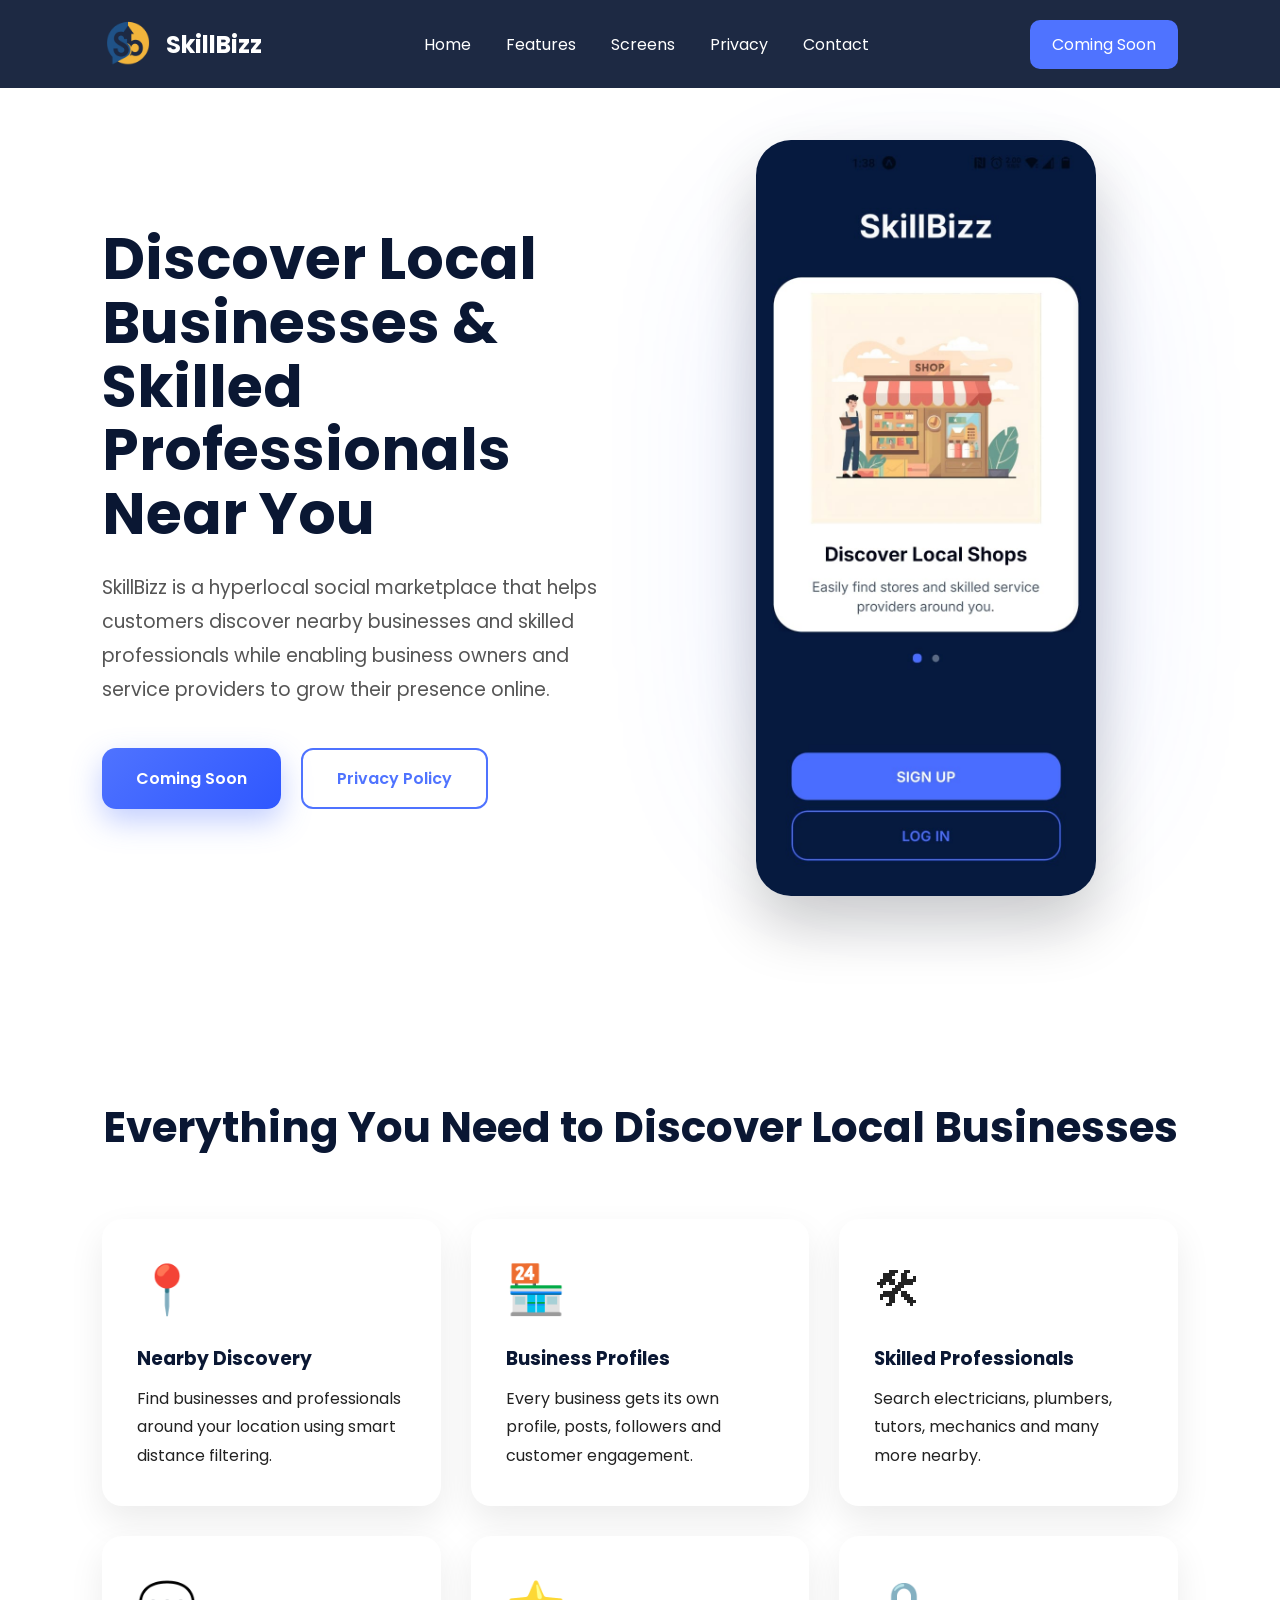
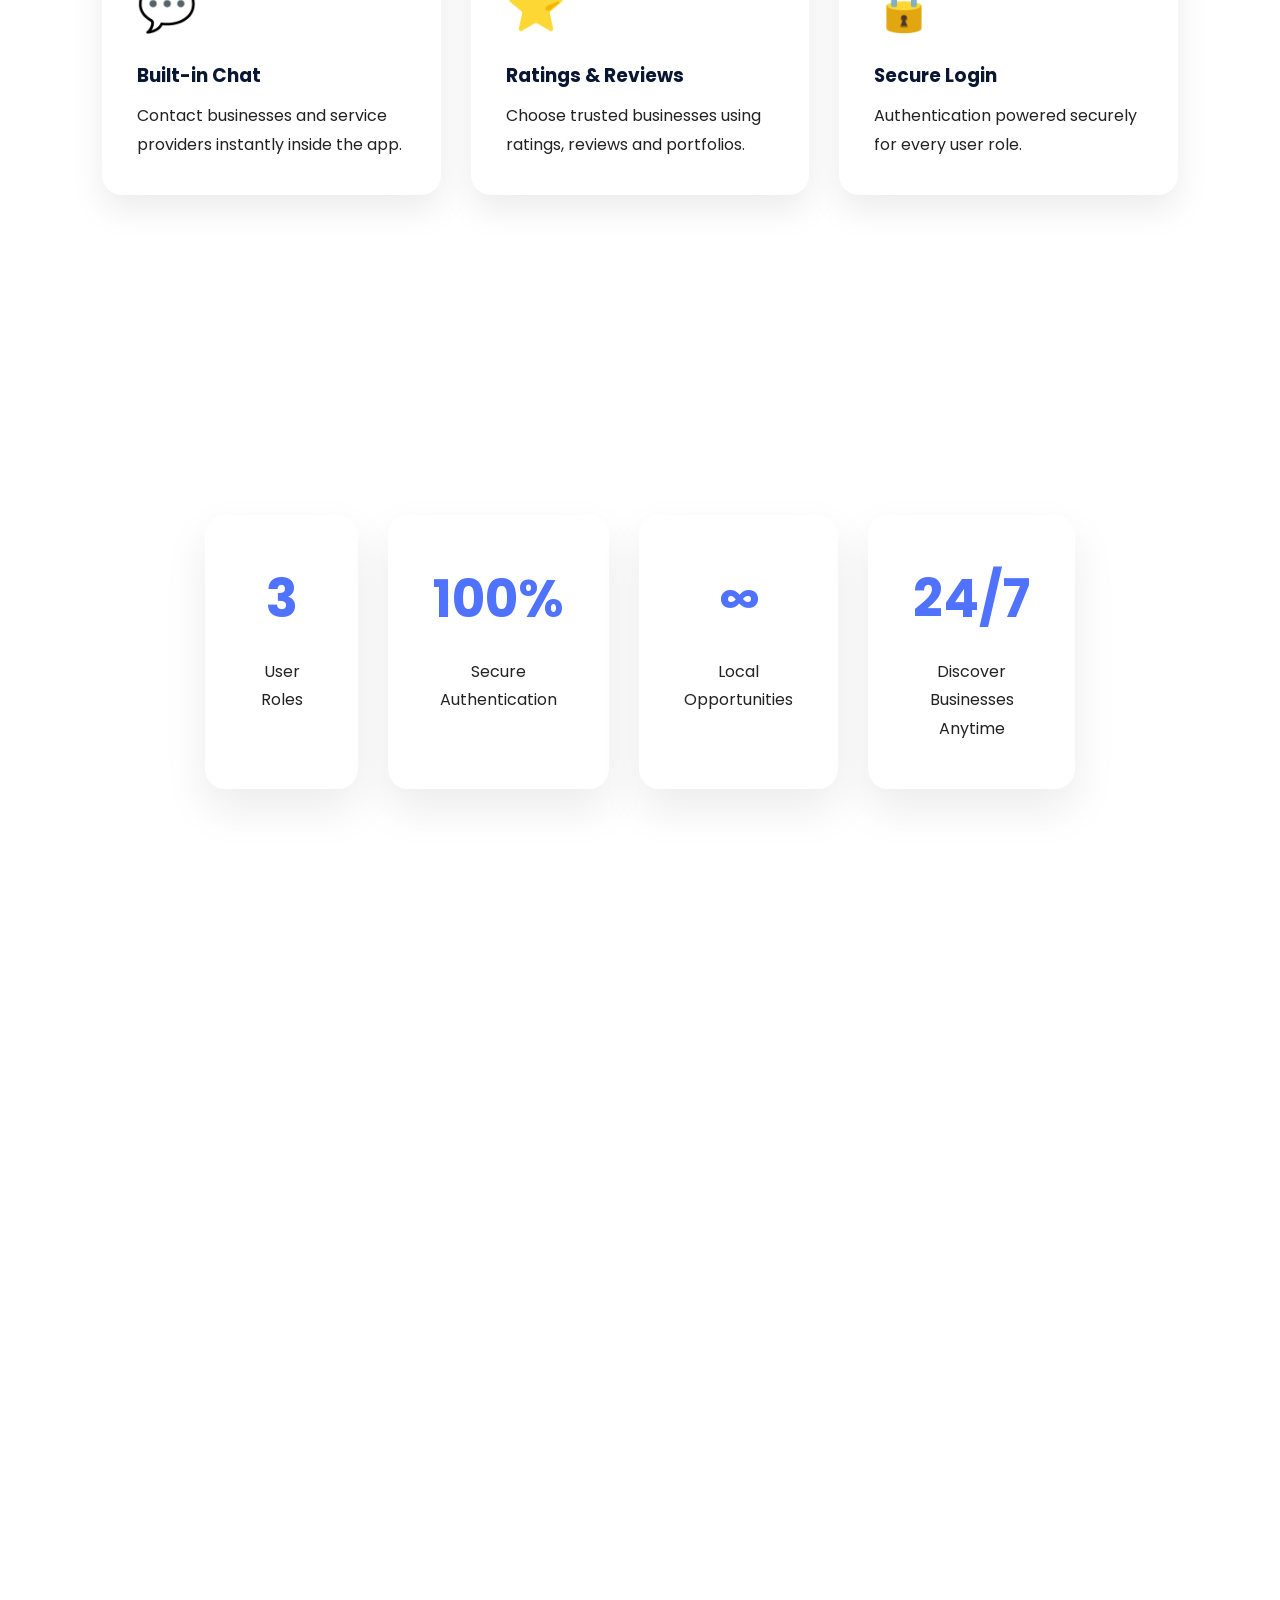
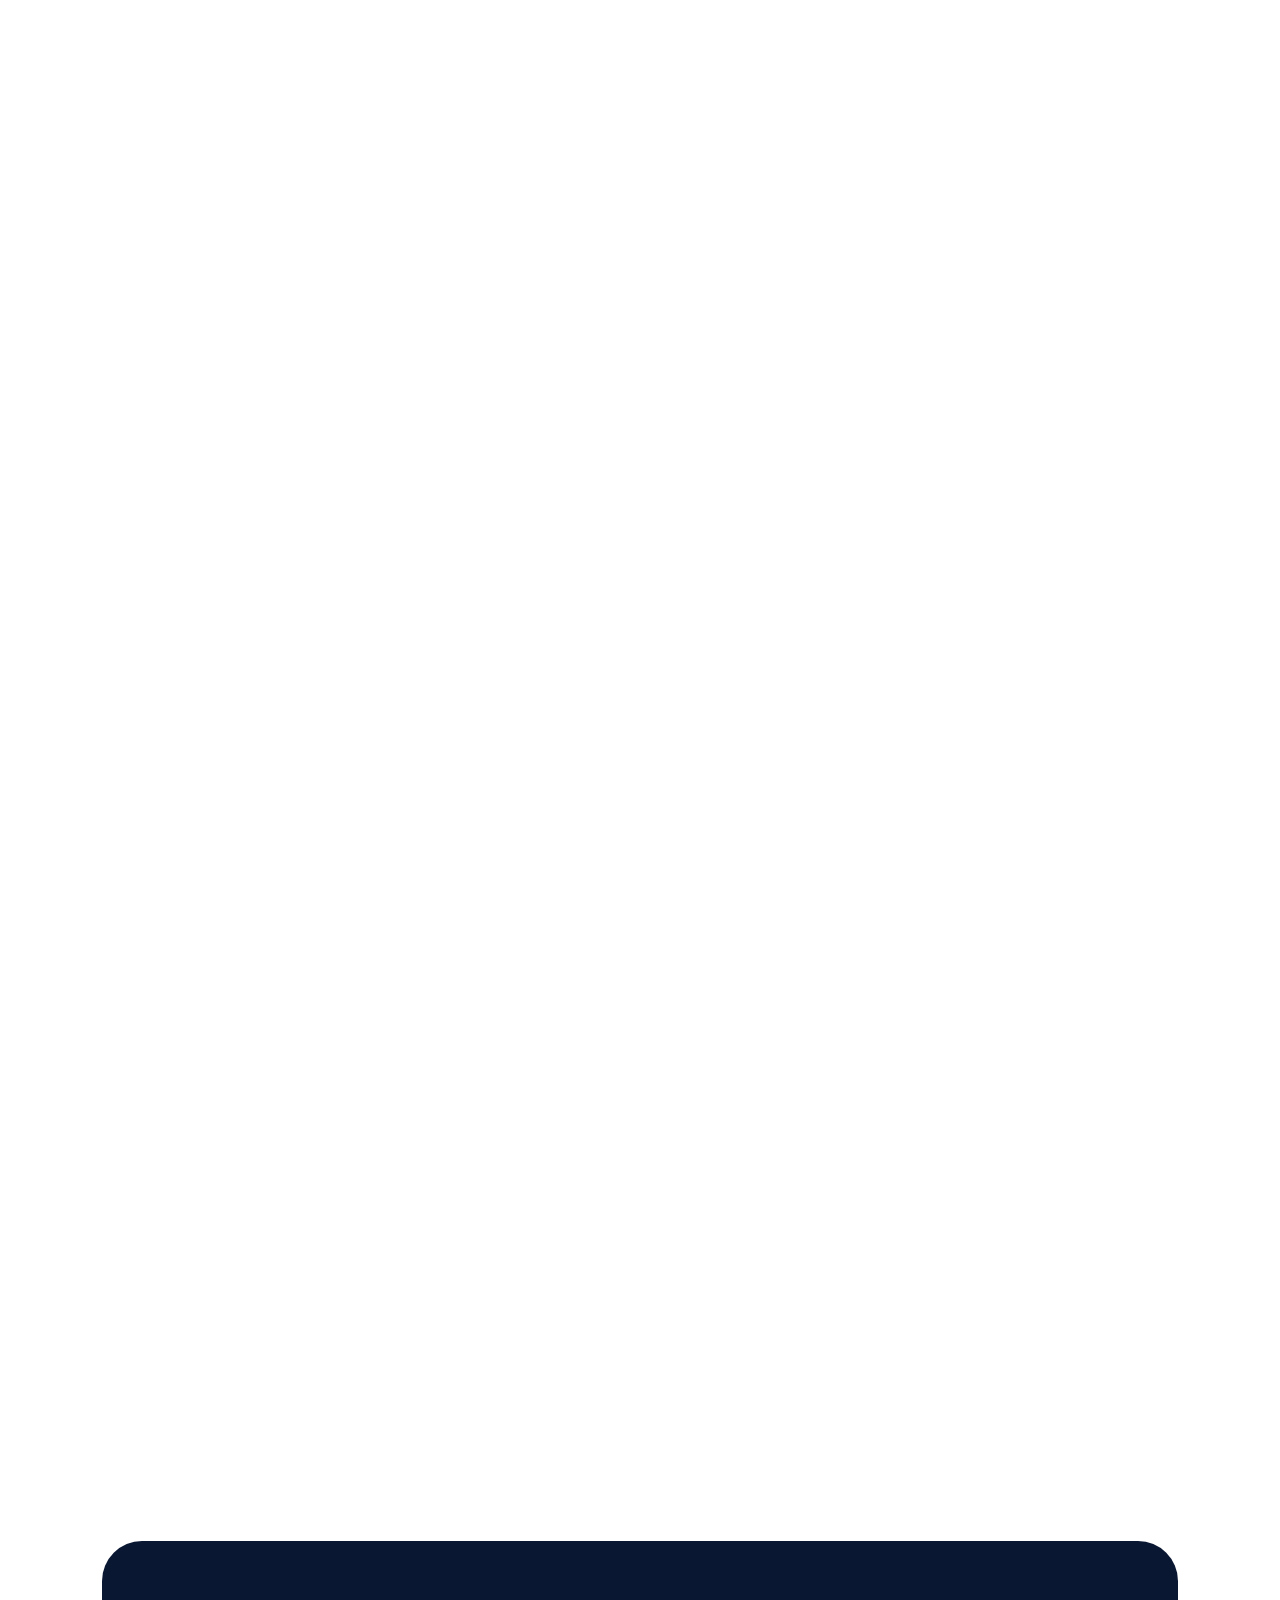
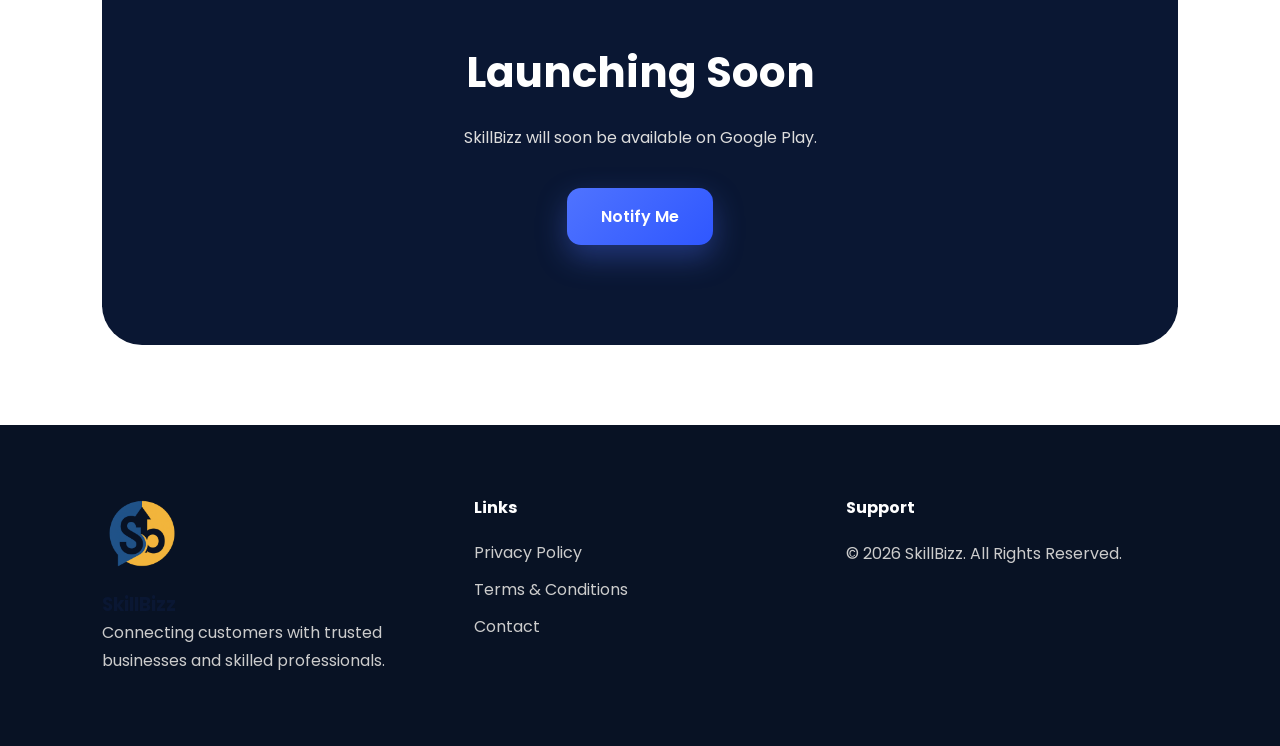
==== commit 5e83b5c4: "index updated" ====
--- a/index.html
+++ b/index.html
@@ -141,10 +141,6 @@
 </section>
 
 
-
-<section
-id="features">
-
 <section id="features">
 
 <h2>Everything You Need to Discover Local Businesses</h2>
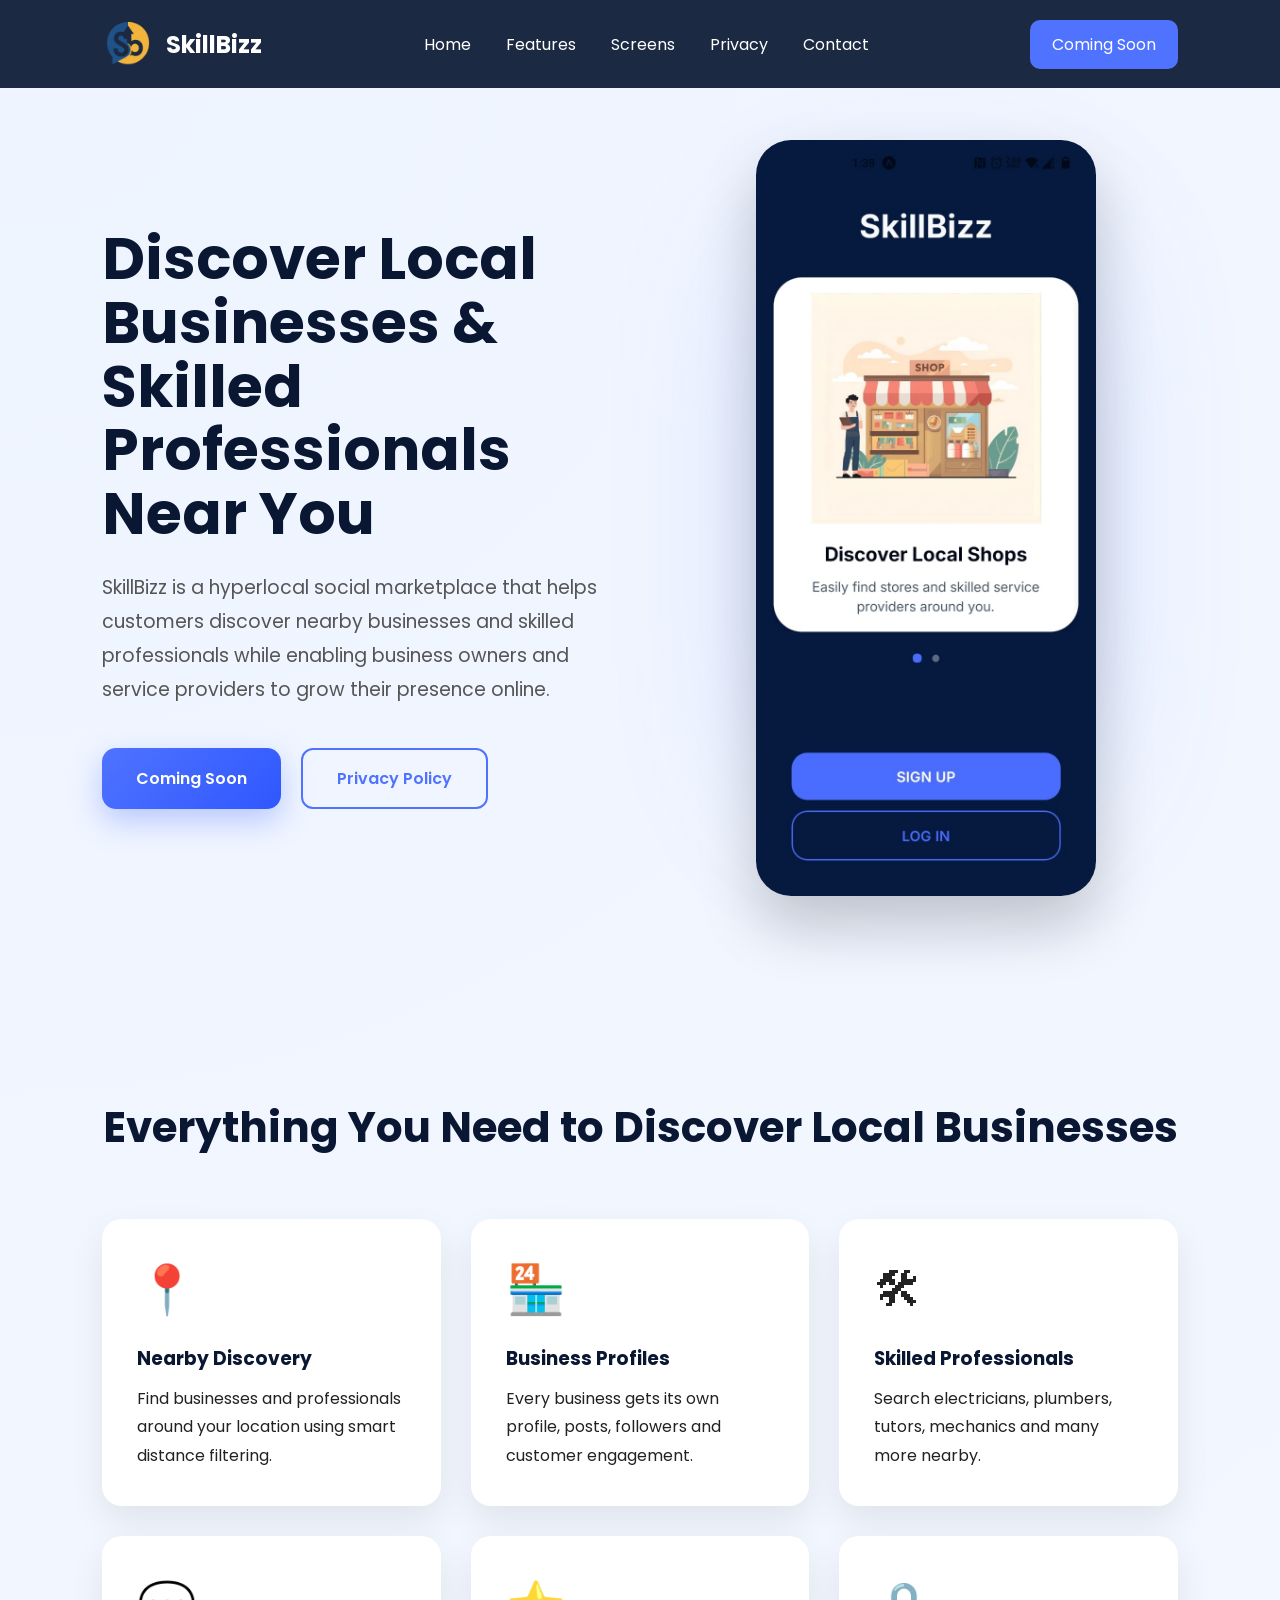
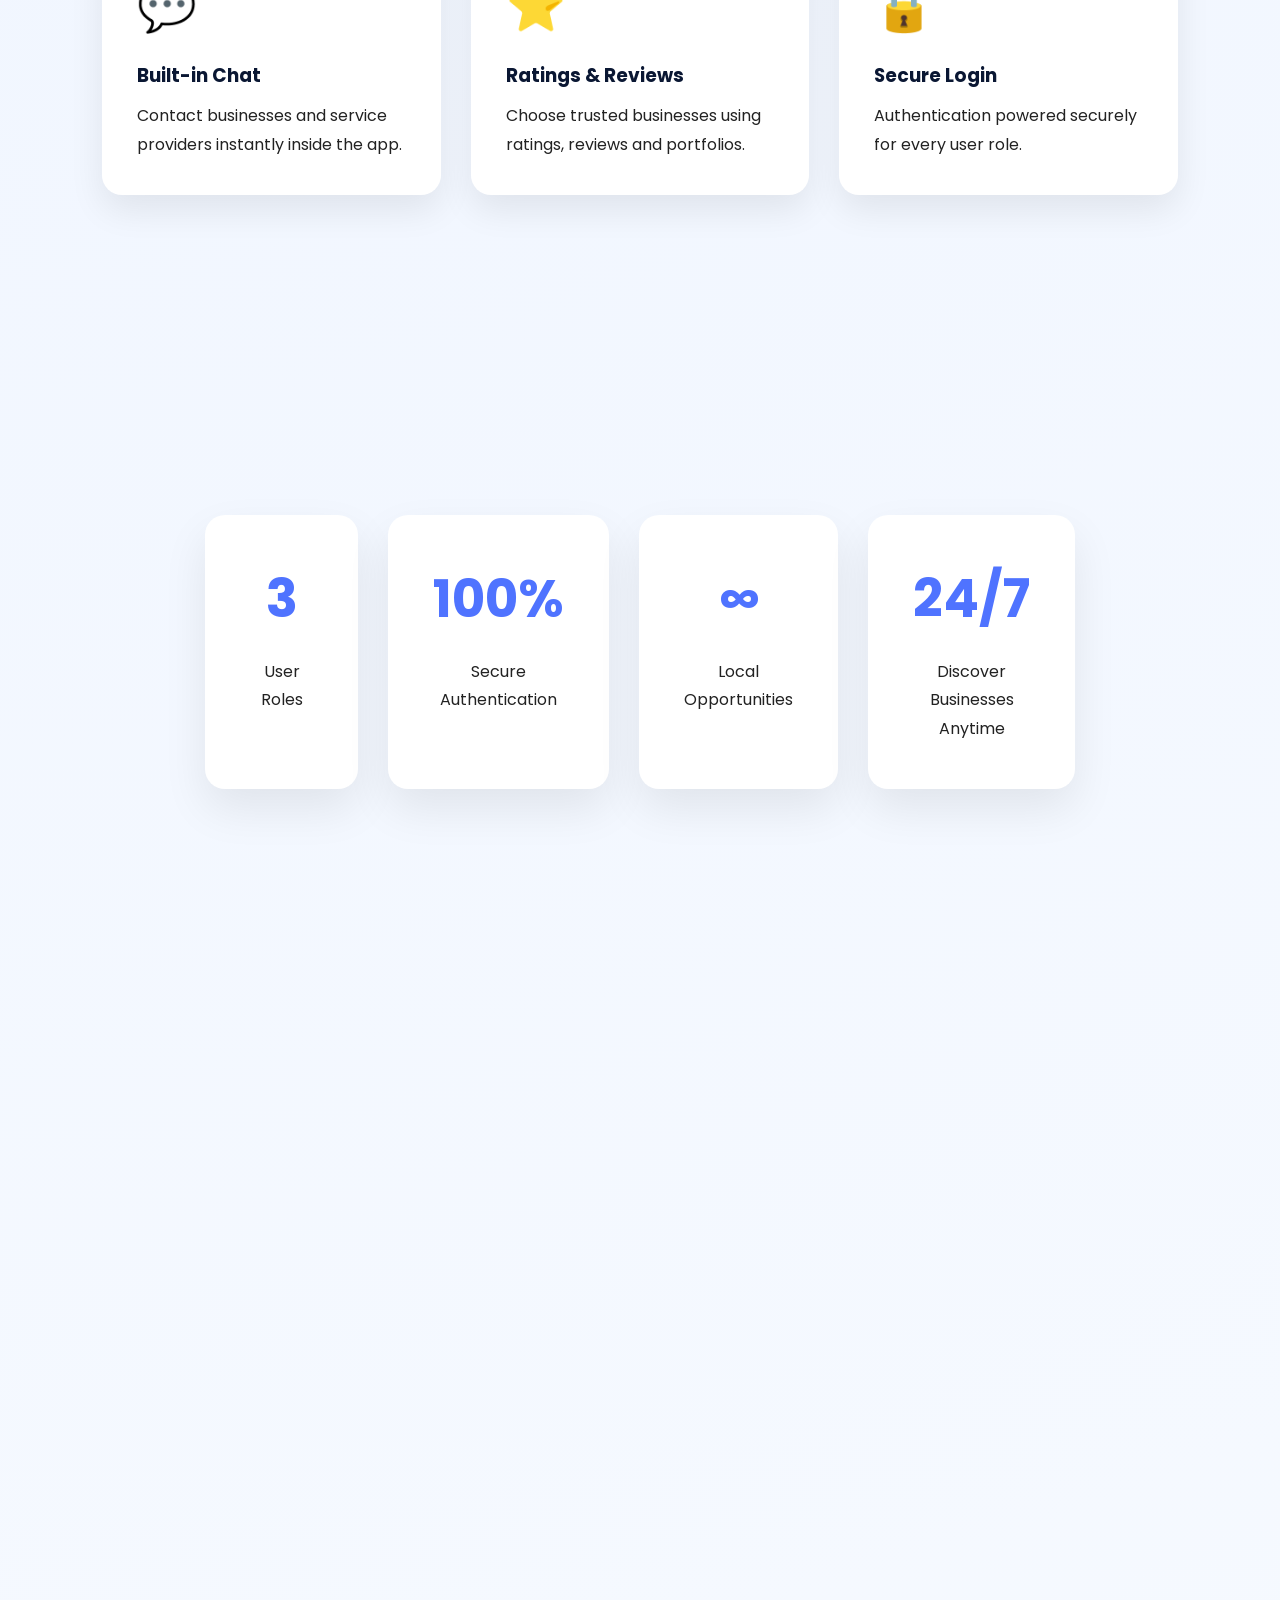
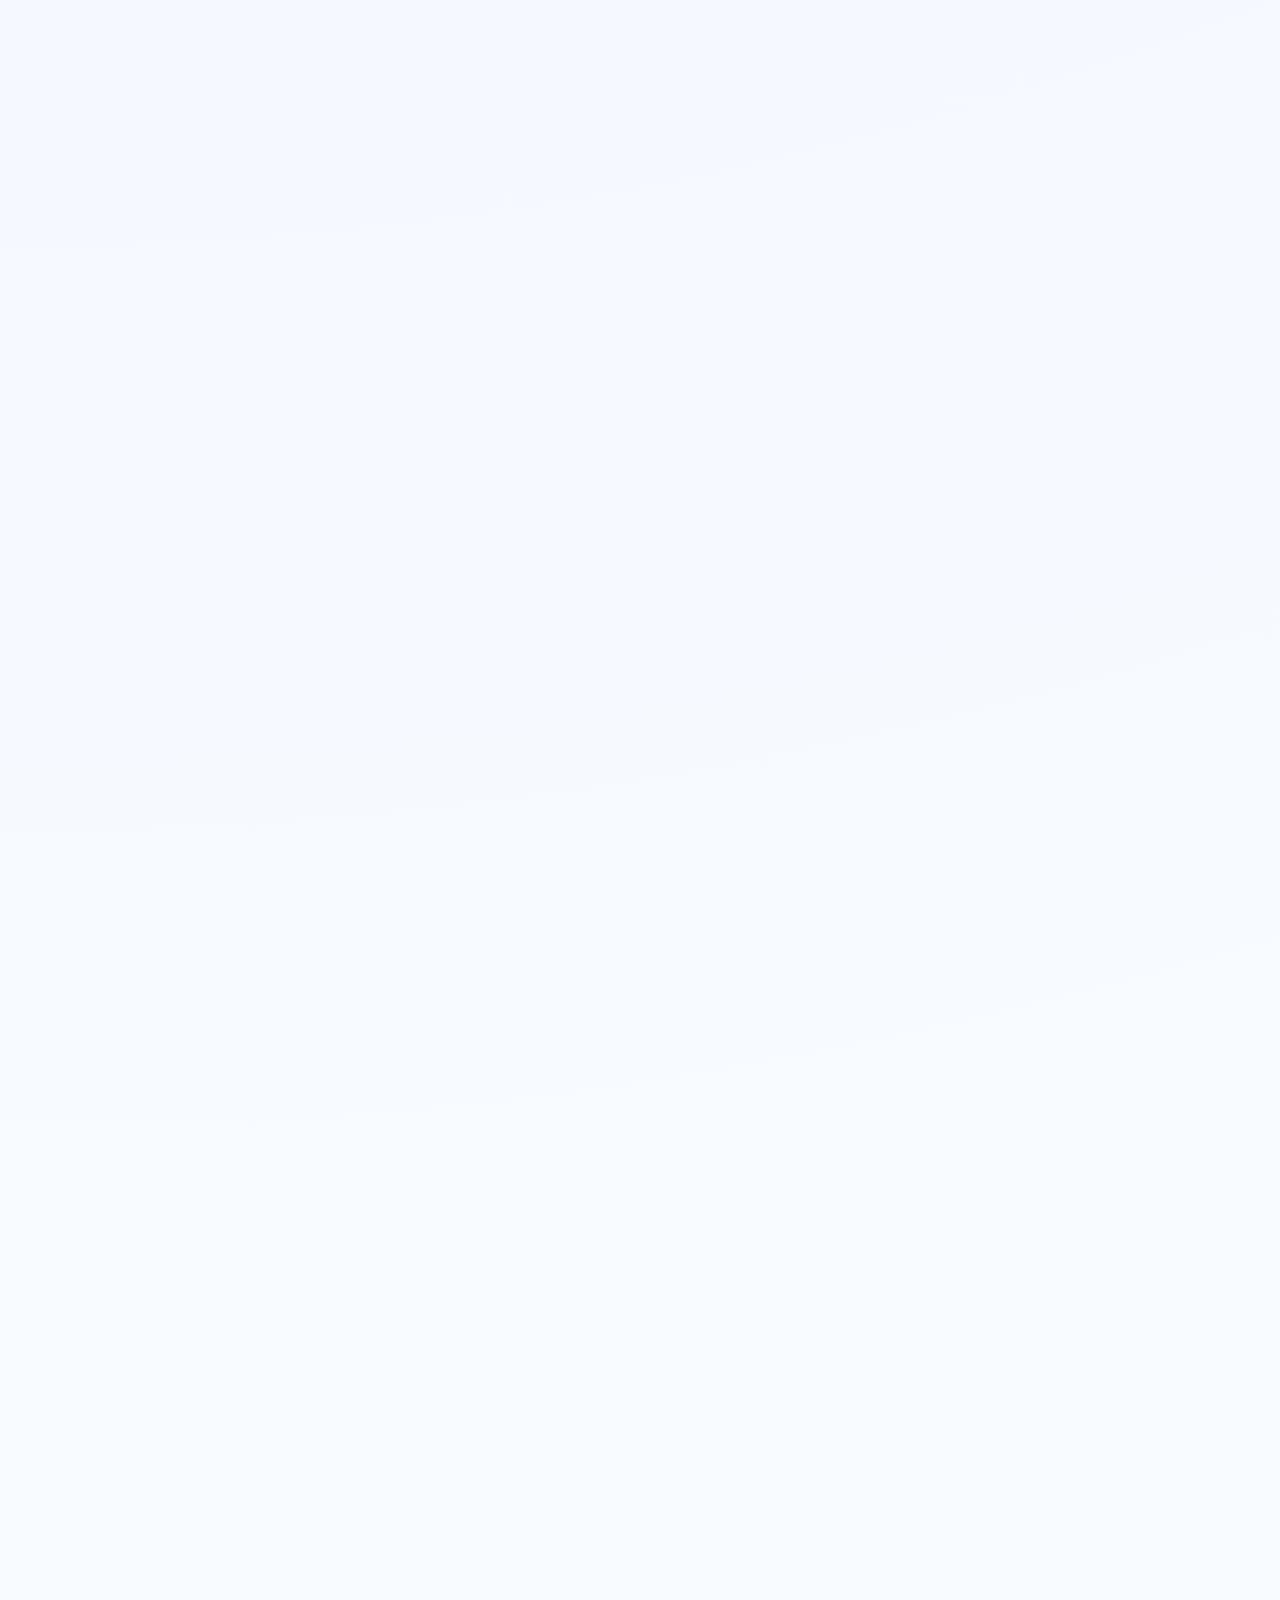
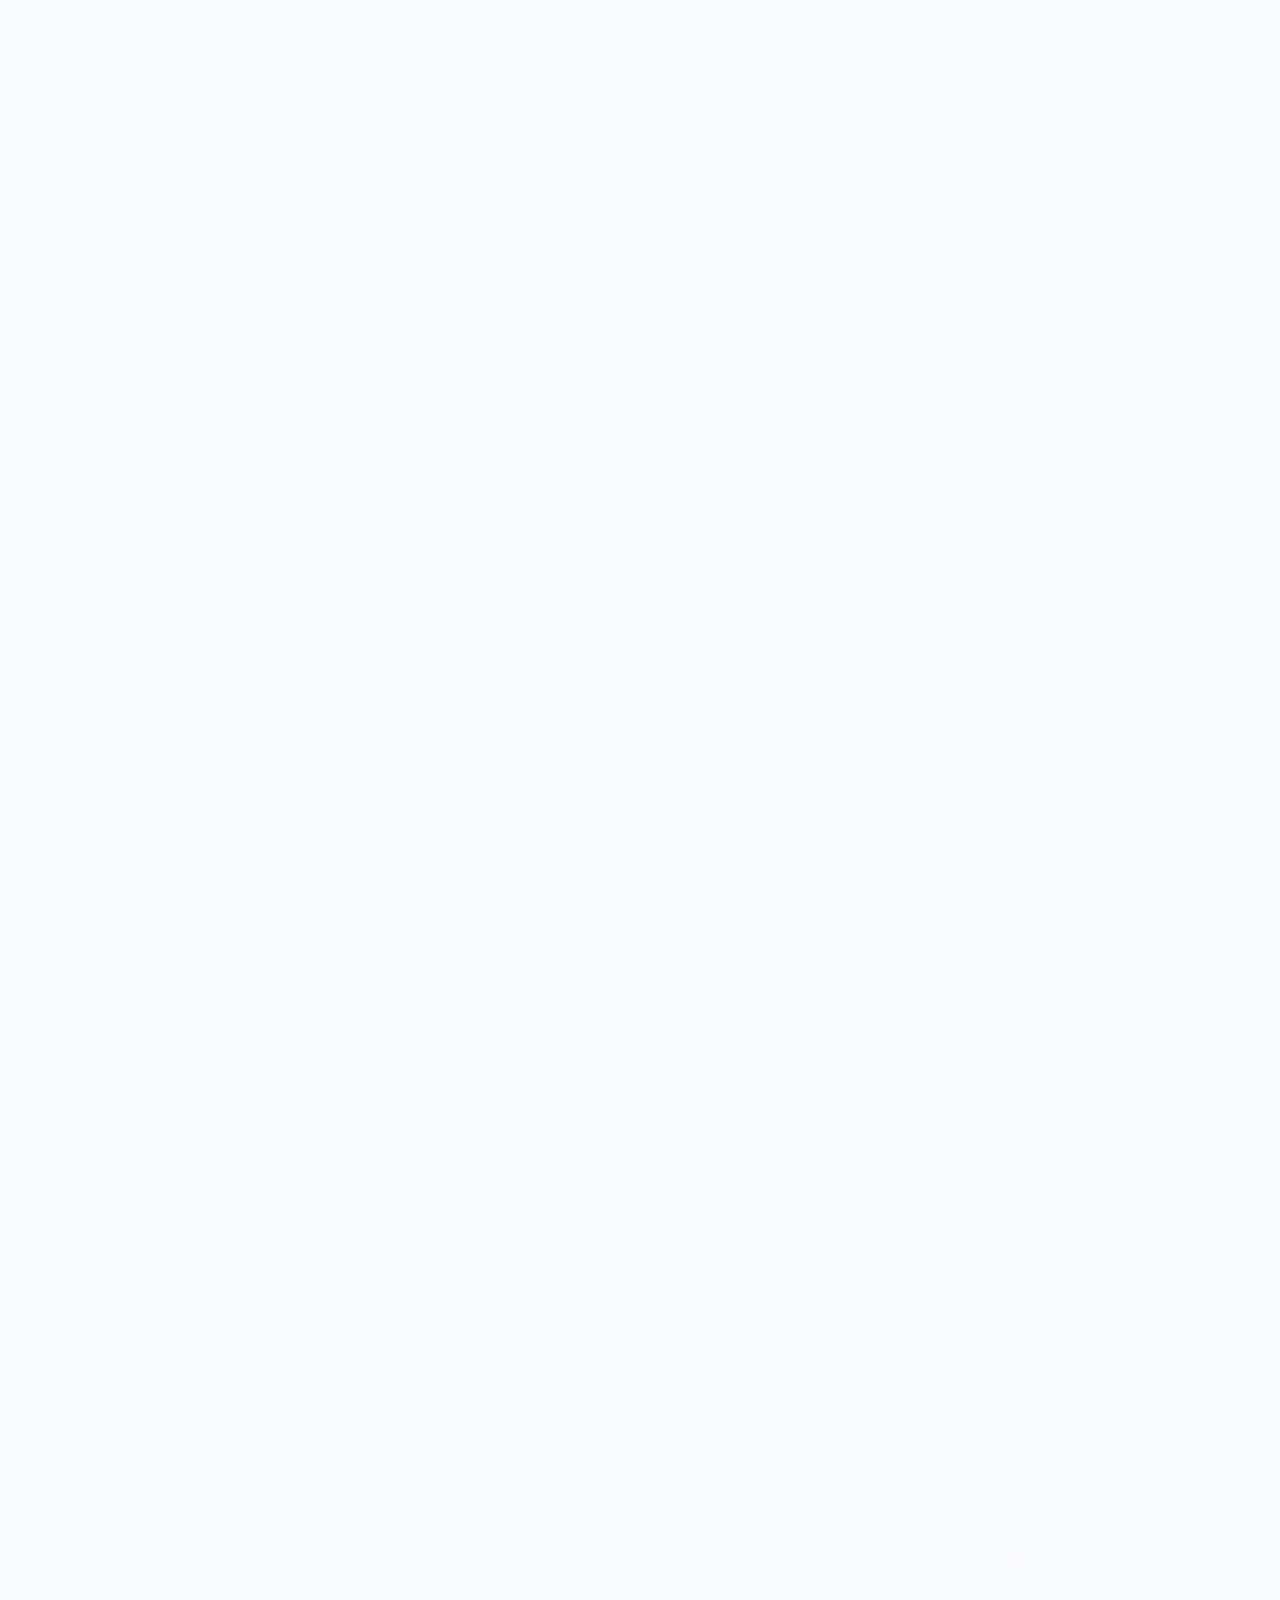
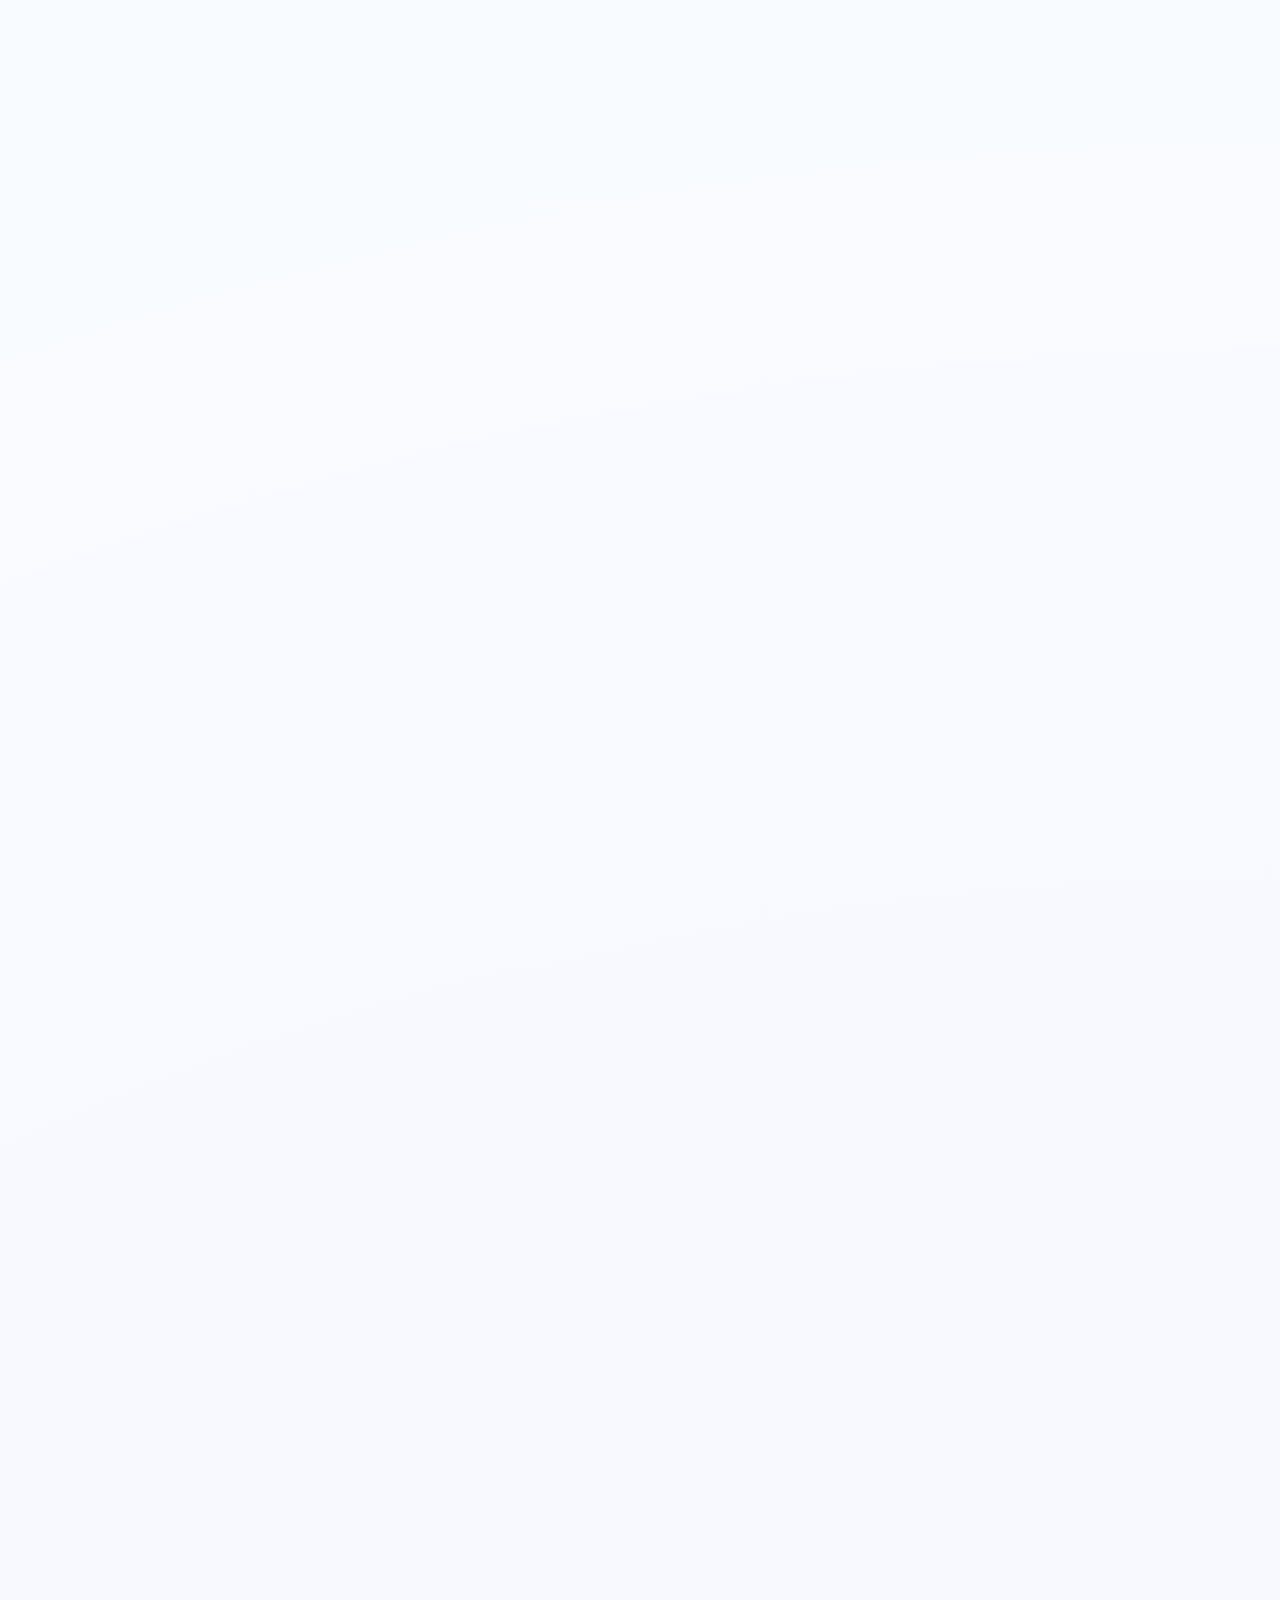
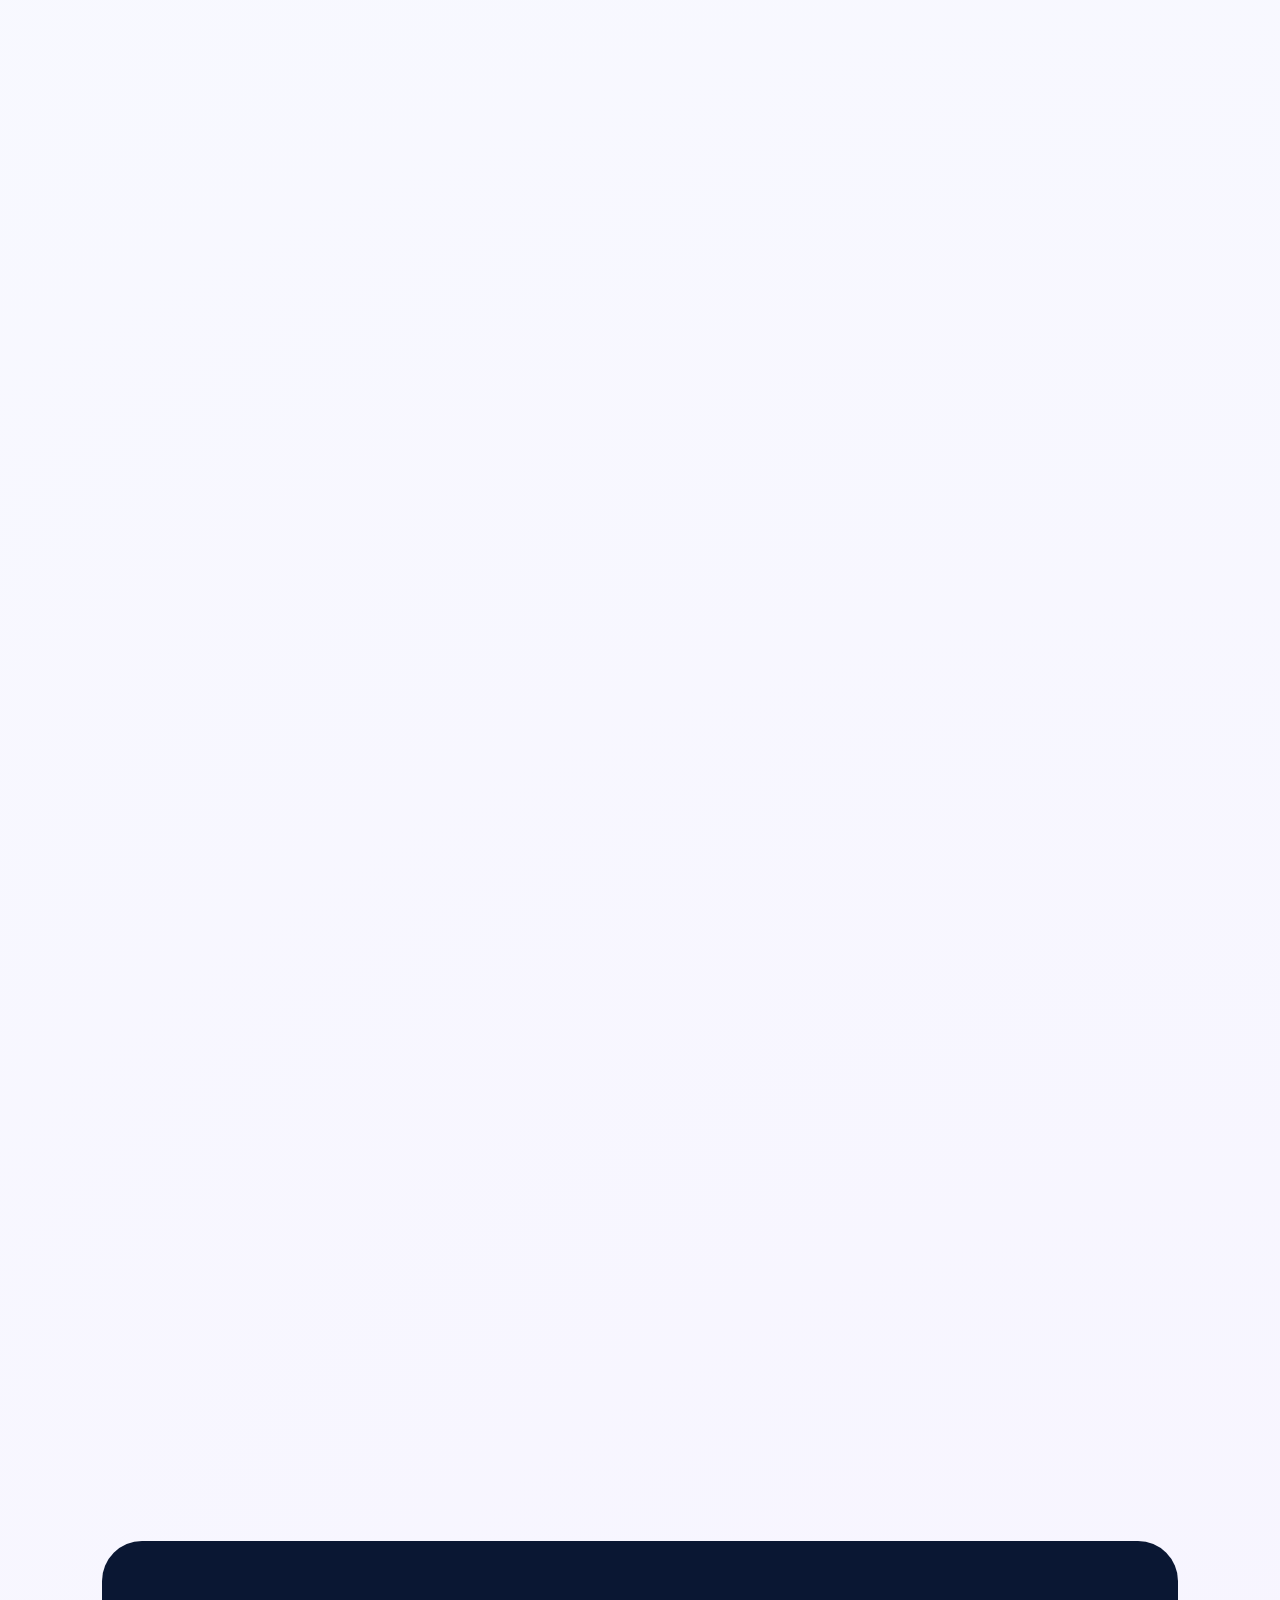
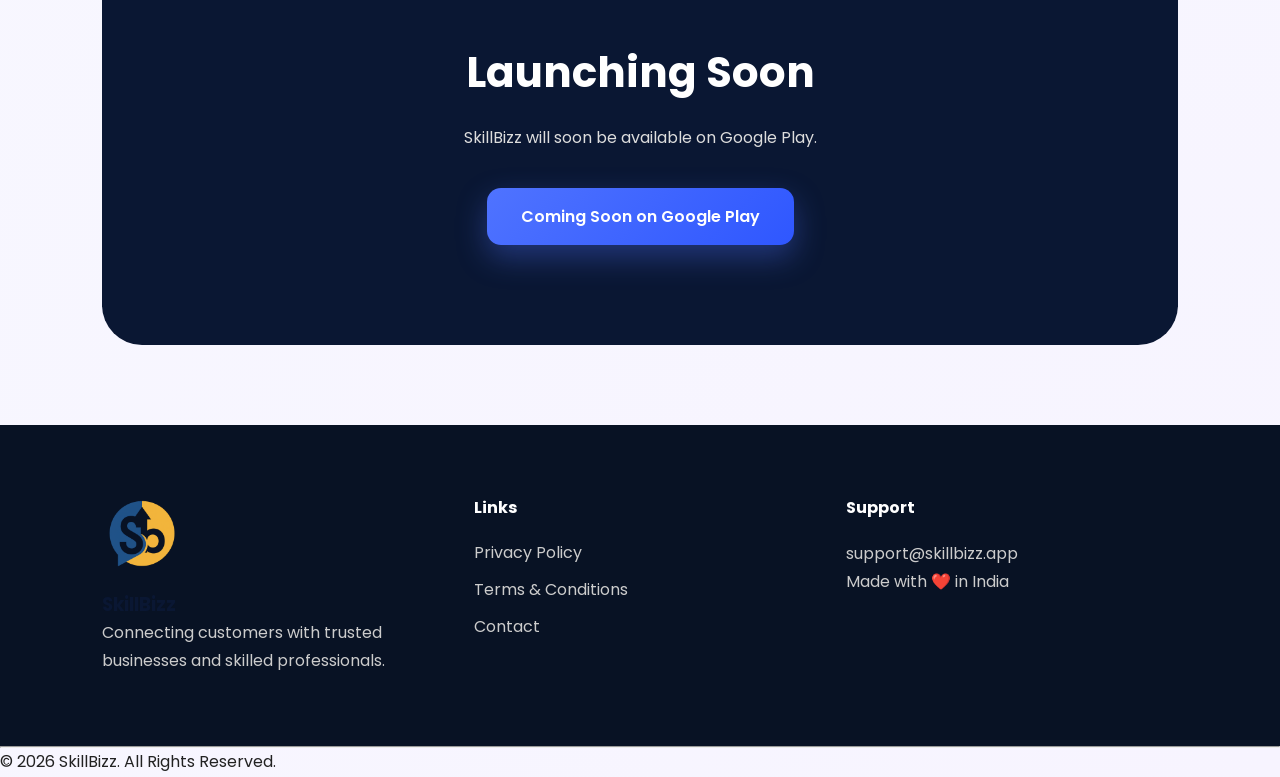
==== commit 564f3744: "changes" ====
--- a/index.html
+++ b/index.html
@@ -437,10 +437,8 @@
 
 </p>
 
-<a class="primary">
-
-Notify Me
-
+<a href="#" class="primary">
+Coming Soon on Google Play
 </a>
 
 </section>
@@ -477,15 +475,21 @@
 
 <h4>Support</h4>
 
-<p>
-
+<p>support@skillbizz.app</p>
+
+<p>
+Made with ❤️ in India
+</p>
+
+</div>
+
+</footer>
+
+<hr>
+
+<p class="copyright">
 © <span class="year"></span> SkillBizz. All Rights Reserved.
-
-</p>
-
-</div>
-
-</footer>
+</p>
 
 <script src="js/script.js"></script>
 
--- a/css/style.css
+++ b/css/style.css
@@ -12,18 +12,11 @@
 }
 
 body{
-    font-family:'Poppins',sans-serif;
-    body{
-
-background:
-
-radial-gradient(circle at top left,#eef4ff 0%,transparent 45%),
-
-radial-gradient(circle at bottom right,#f7f4ff 0%,transparent 40%),
-
-#f8fbff;
-
-}
+    font-family:'Poppins', sans-serif;
+    background:
+        radial-gradient(circle at top left, #eef4ff 0%, transparent 45%),
+        radial-gradient(circle at bottom right, #f7f4ff 0%, transparent 40%),
+        #f8fbff;
     color:#222;
     overflow-x:hidden;
 }
@@ -231,13 +224,6 @@
 
 }
 
-.hero-image{
-
-    display:flex;
-
-    justify-content:center;
-
-}
 
 .hero-image img{
 
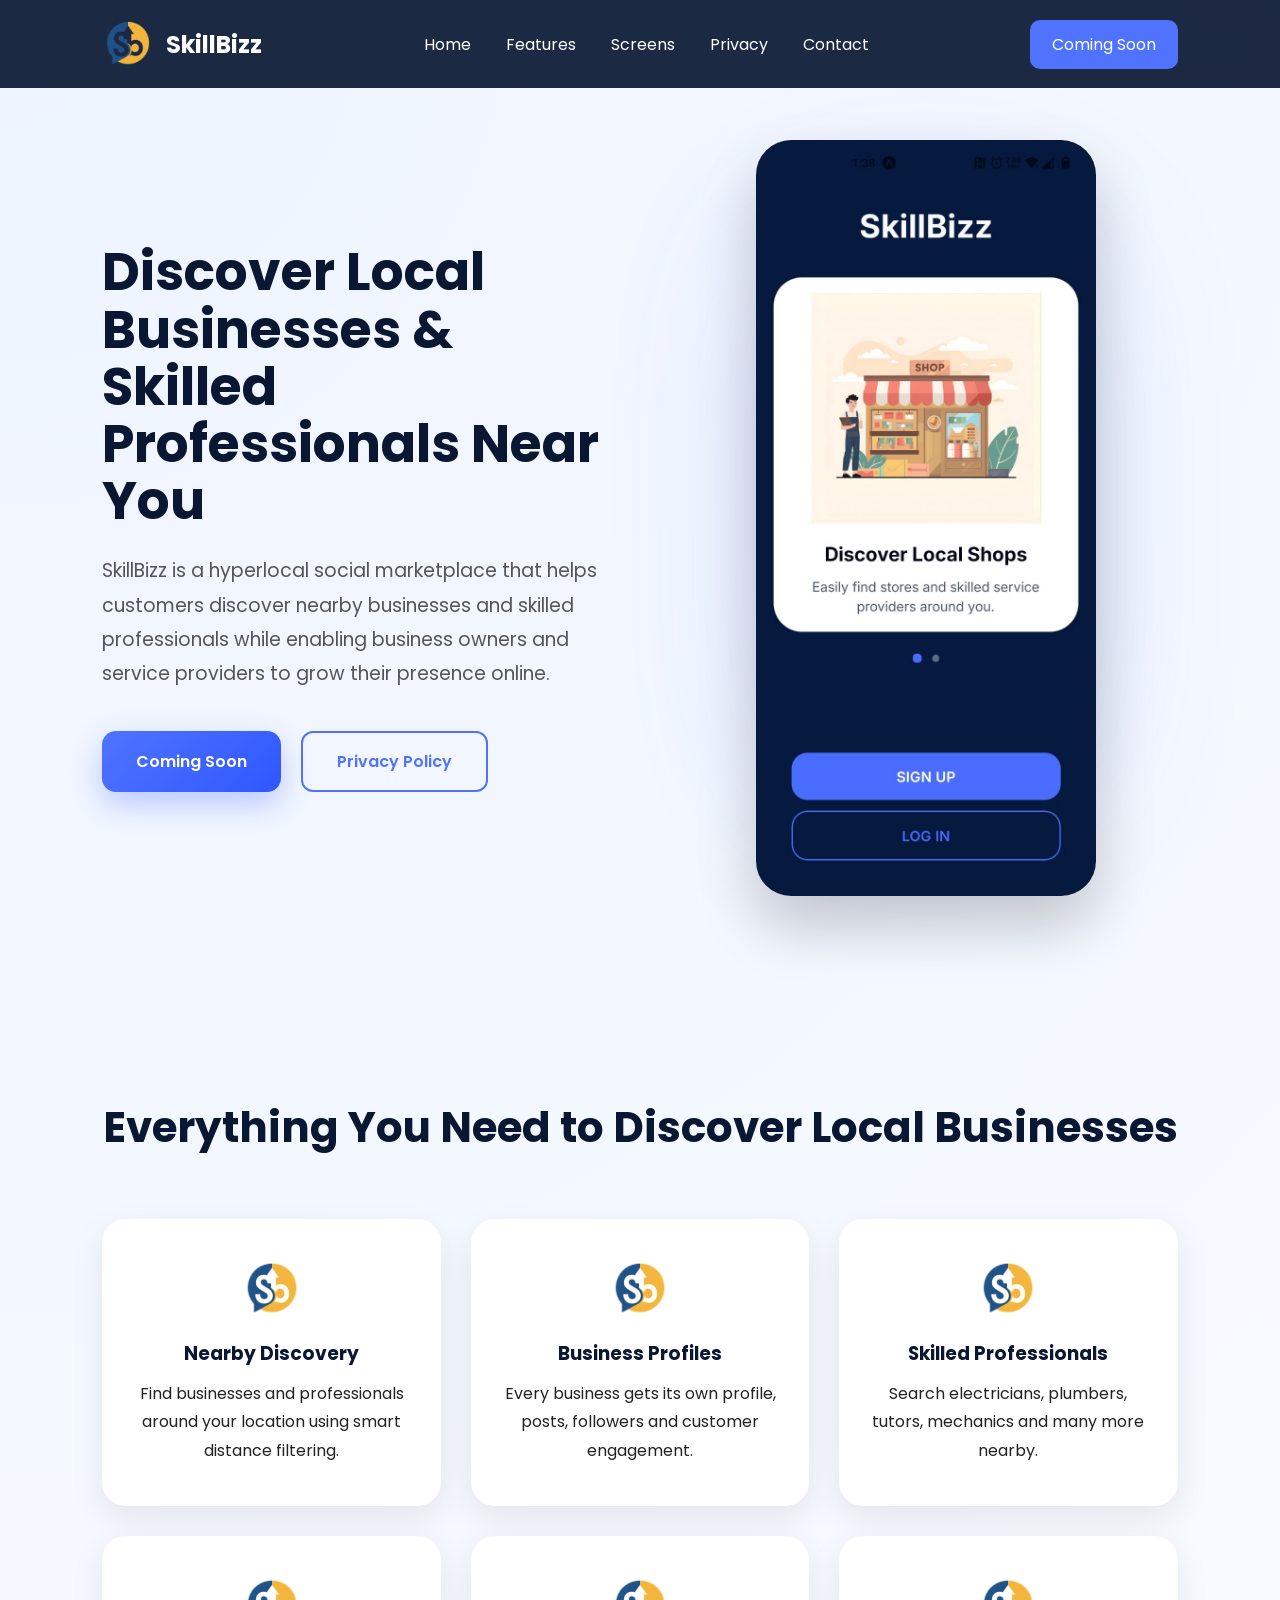
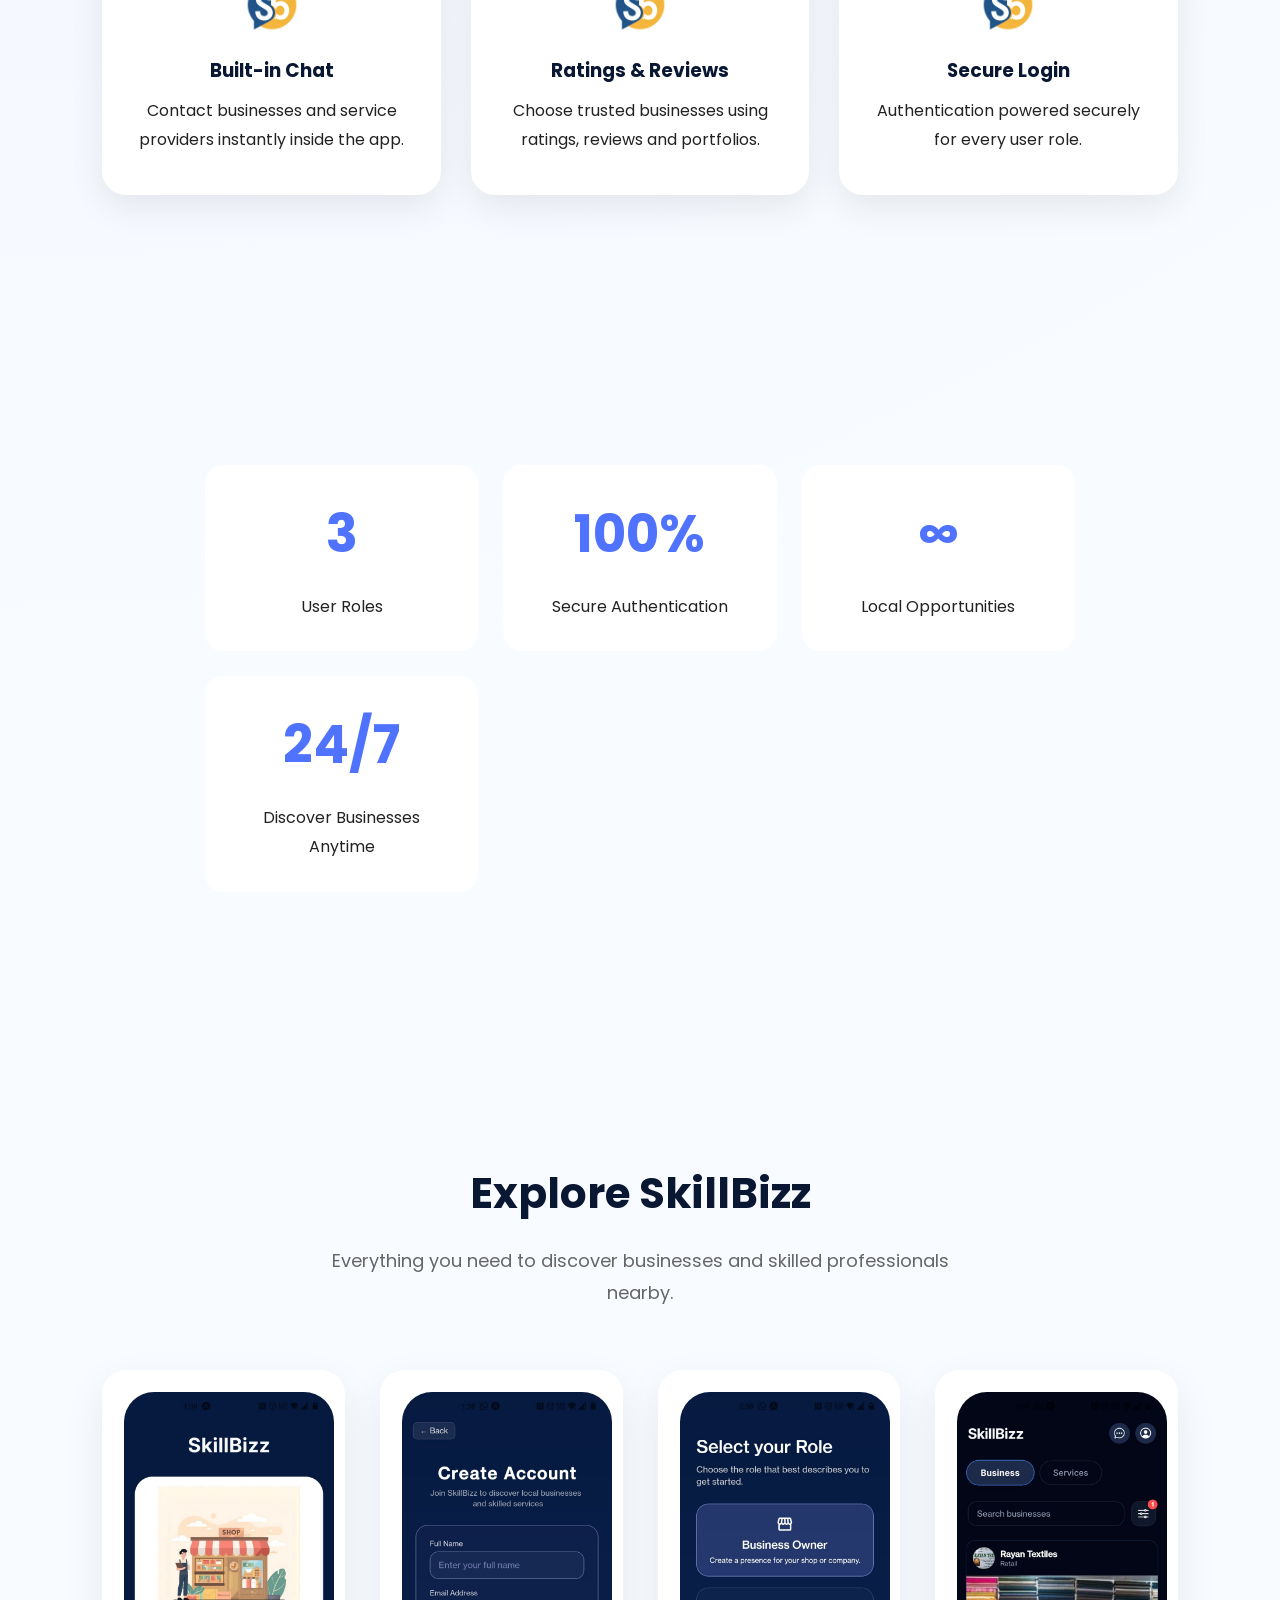
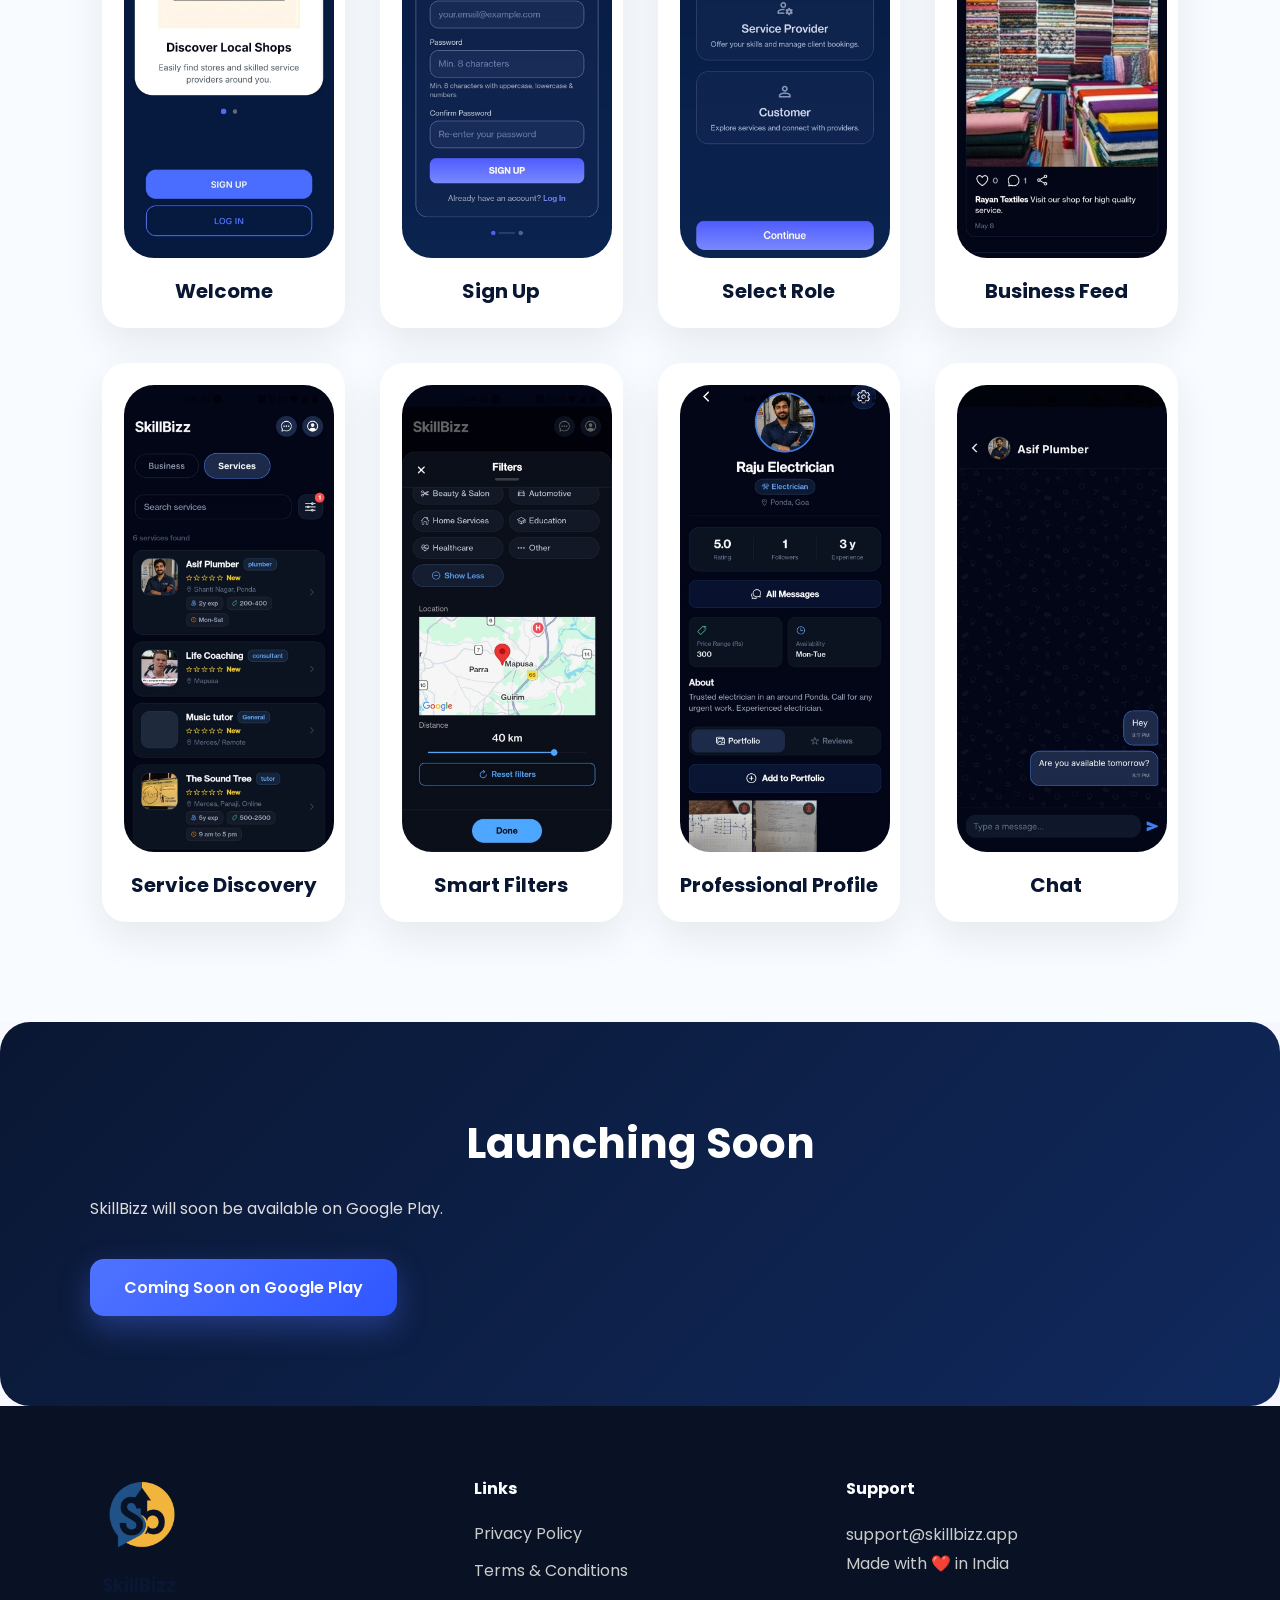
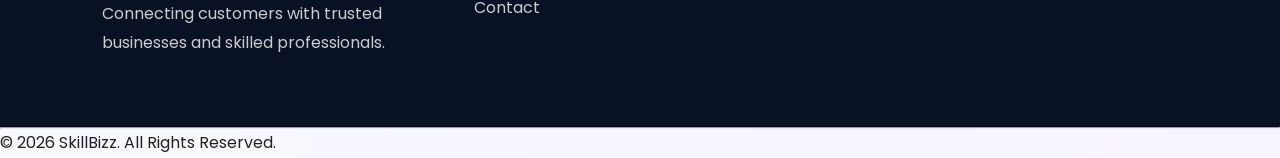
==== commit e925da9e: "latest changes" ====
--- a/index.html
+++ b/index.html
@@ -148,37 +148,48 @@
 <div class="feature-grid">
 
 <div class="feature-card">
-<div class="feature-icon">📍</div>
+<div class="feature-icon">
+<img src="images/logo.png" alt="">
+</div>
 <h3>Nearby Discovery</h3>
 <p>Find businesses and professionals around your location using smart distance filtering.</p>
 </div>
 
 <div class="feature-card">
-<div class="feature-icon">🏪</div>
+<div class="feature-icon">
+<img src="images/logo.png" alt="">
+</div>
 <h3>Business Profiles</h3>
 <p>Every business gets its own profile, posts, followers and customer engagement.</p>
 </div>
 
 <div class="feature-card">
-<div class="feature-icon">🛠</div>
+<div class="feature-icon">
+<img src="images/logo.png" alt="">
+</div>
 <h3>Skilled Professionals</h3>
 <p>Search electricians, plumbers, tutors, mechanics and many more nearby.</p>
 </div>
 
-<div class="feature-card">
-<div class="feature-icon">💬</div>
+<div class="feature-card"><div class="feature-icon">
+<img src="images/logo.png" alt="">
+</div>
 <h3>Built-in Chat</h3>
 <p>Contact businesses and service providers instantly inside the app.</p>
 </div>
 
 <div class="feature-card">
-<div class="feature-icon">⭐</div>
+<div class="feature-icon">
+<img src="images/logo.png" alt="">
+</div>
 <h3>Ratings & Reviews</h3>
 <p>Choose trusted businesses using ratings, reviews and portfolios.</p>
 </div>
 
 <div class="feature-card">
-<div class="feature-icon">🔒</div>
+<div class="feature-icon">
+<img src="images/logo.png" alt="">
+</div>
 <h3>Secure Login</h3>
 <p>Authentication powered securely for every user role.</p>
 </div>
@@ -224,198 +235,54 @@
 </section>
 
 
-<section id="screens">
-
-<h2>Experience SkillBizz</h2>
-
-<!-- HERO -->
-
-<div class="showcase">
-
-<div class="showcase-image">
-
-<img src="images/hero.png">
-
-</div>
-
-<div class="showcase-text">
-
-<h3>Discover Local Shops</h3>
-
-<p>
-
-Browse nearby shops and service providers from a beautifully designed onboarding experience.
-
-</p>
-
-</div>
-
-</div>
-
-<!-- SIGNUP -->
-
-<div class="showcase reverse">
-
-<div class="showcase-image">
-
-<img src="images/signup.png">
-
-</div>
-
-<div class="showcase-text">
-
-<h3>Create Your Account</h3>
-
-<p>
-
-Quick and secure registration lets customers, businesses and professionals join in minutes.
-
-</p>
-
-</div>
-
-</div>
-
-<!-- ROLE -->
-
-<div class="showcase">
-
-<div class="showcase-image">
-
-<img src="images/role.png">
-
-</div>
-
-<div class="showcase-text">
-
-<h3>Choose Your Role</h3>
-
-<p>
-
-Whether you're a customer, business owner or service provider, SkillBizz adapts to your needs.
-
-</p>
-
-</div>
-
-</div>
-
-<!-- FEED -->
-
-<div class="showcase reverse">
-
-<div class="showcase-image">
-
-<img src="images/business-feed.png">
-
-</div>
-
-<div class="showcase-text">
-
-<h3>Instagram-style Business Feed</h3>
-
-<p>
-
-Businesses can share updates, promotions and photos while customers interact through likes and comments.
-
-</p>
-
-</div>
-
-</div>
-
-<!-- SERVICES -->
-
-<div class="showcase">
-
-<div class="showcase-image">
-
-<img src="images/services.png">
-
-</div>
-
-<div class="showcase-text">
-
-<h3>Find Skilled Professionals</h3>
-
-<p>
-
-Search electricians, plumbers, tutors and many more with ratings, pricing and availability.
-
-</p>
-
-</div>
-
-</div>
-
-<!-- FILTER -->
-
-<div class="showcase reverse">
-
-<div class="showcase-image">
-
-<img src="images/filters.png">
-
-</div>
-
-<div class="showcase-text">
-
-<h3>Smart Filters</h3>
-
-<p>
-
-Filter by category, location and distance to discover exactly what you need nearby.
-
-</p>
-
-</div>
-
-</div>
-
-<!-- PROFILE -->
-
-<div class="showcase">
-
-<div class="showcase-image">
-
-<img src="images/profile.png">
-
-</div>
-
-<div class="showcase-text">
-
-<h3>Professional Profiles</h3>
-
-<p>
-
-Every service provider gets ratings, reviews, experience, pricing, availability and portfolio.
-
-</p>
-
-</div>
-
-</div>
-
-<!-- CHAT -->
-
-<div class="showcase reverse">
-
-<div class="showcase-image">
-
-<img src="images/chat.png">
-
-</div>
-
-<div class="showcase-text">
-
-<h3>Built-in Messaging</h3>
-
-<p>
-
-Contact businesses and professionals instantly without leaving the application.
-
-</p>
-
+<section id="screens" class="screens">
+
+<h2>Explore SkillBizz</h2>
+
+<p class="section-subtitle">
+Everything you need to discover businesses and skilled professionals nearby.
+</p>
+
+<div class="screen-gallery">
+
+<div class="phone-card">
+<img src="images/hero.png" alt="">
+<h4>Welcome</h4>
+</div>
+
+<div class="phone-card">
+<img src="images/signup.png" alt="">
+<h4>Sign Up</h4>
+</div>
+
+<div class="phone-card">
+<img src="images/role.png" alt="">
+<h4>Select Role</h4>
+</div>
+
+<div class="phone-card">
+<img src="images/business-feed.png" alt="">
+<h4>Business Feed</h4>
+</div>
+
+<div class="phone-card">
+<img src="images/services.png" alt="">
+<h4>Service Discovery</h4>
+</div>
+
+<div class="phone-card">
+<img src="images/filters.png" alt="">
+<h4>Smart Filters</h4>
+</div>
+
+<div class="phone-card">
+<img src="images/profile.png" alt="">
+<h4>Professional Profile</h4>
+</div>
+
+<div class="phone-card">
+<img src="images/chat.png" alt="">
+<h4>Chat</h4>
 </div>
 
 </div>
--- a/css/style.css
+++ b/css/style.css
@@ -140,7 +140,7 @@
 
 .hero{
 
-    min-height:100vh;
+    min-height:90vh;
 
     display:grid;
 
@@ -156,7 +156,8 @@
 
 .hero h1{
 
-    font-size:58px;
+font-size:52px;
+max-width:650px;
 
     line-height:1.1;
 
@@ -227,7 +228,7 @@
 
 .hero-image img{
 
-    max-width:350px;
+    max-width:340px;
 
     border-radius:35px;
 
@@ -261,383 +262,318 @@
 
 .feature-card{
 
+background:white;
+padding:40px 30px;
+border-radius:24px;
+box-shadow:0 12px 35px rgba(0,0,0,.08);
+text-align:center;
+transition:.35s;
+
+}
+
+.feature-card:hover{
+
+    transform:translateY(-8px);
+
+}
+
+.feature-icon img{
+
+width:60px;
+margin:auto;
+margin-bottom:20px;
+
+}
+
+.feature-card h3{
+
+    margin-bottom:12px;
+
+}
+
+.stats{
+
+display:grid;
+grid-template-columns:repeat(auto-fit,minmax(220px,1fr));
+gap:25px;
+margin:70px 8%;
+
+}
+
+.stat{
+
+background:white;
+padding:30px;
+border-radius:18px;
+text-align:center;
+
+}
+
+.stat h2{
+
+font-size:52px;
+
+color:#4F73FF;
+
+}
+
+@media(max-width:900px){
+
+.stats{
+
+grid-template-columns:repeat(2,1fr);
+
+}
+
+}
+
+/* ===========================
+SCREENSHOTS
+=========================== */
+
+.screens-grid{
+
+    margin-top:70px;
+
+    display:grid;
+
+    grid-template-columns:repeat(auto-fit,minmax(260px,1fr));
+
+    gap:35px;
+
+}
+
+.screen{
+
     background:white;
 
-    padding:35px;
-
-    border-radius:20px;
+    border-radius:22px;
+
+    overflow:hidden;
 
     box-shadow:0 15px 35px rgba(0,0,0,.08);
 
-    transition:.35s;
-
-}
-
-.feature-card:hover{
+    transition:.4s;
+
+}
+
+.screen:hover{
 
     transform:translateY(-8px);
 
 }
 
-.feature-icon{
-
-    font-size:48px;
-
-    margin-bottom:18px;
-
-}
-
-.feature-card h3{
+.screen img{
+
+    height:620px;
+
+    object-fit:cover;
+
+}
+
+.screen h3{
+
+    text-align:center;
+
+    padding:20px;
+
+}
+
+/* ===========================
+DOWNLOAD
+=========================== */
+
+#download{
+
+background:linear-gradient(135deg,#0A1733,#10295d);
+padding:90px;
+border-radius:30px;
+
+}
+
+#download h2{
+
+    color:white;
+
+}
+
+#download p{
+
+    color:#ddd;
+
+    margin-bottom:35px;
+
+}
+
+/* ===========================
+FOOTER
+=========================== */
+
+footer{
+
+    background:#081224;
+
+    color:white;
+
+    padding:70px 8%;
+
+    display:grid;
+
+    grid-template-columns:repeat(auto-fit,minmax(250px,1fr));
+
+    gap:40px;
+
+}
+
+footer img{
+
+    width:80px;
+
+    margin-bottom:15px;
+
+}
+
+footer h4{
+
+    color:white;
+
+    margin-bottom:20px;
+
+}
+
+footer a{
+
+    display:block;
 
     margin-bottom:12px;
 
-}
-
-.stats{
+    color:#ccc;
+
+}
+
+footer p{
+
+    color:#ccc;
+
+}
+
+/* ===========================
+RESPONSIVE
+=========================== */
+
+@media(max-width:950px){
+
+.hero{
+
+grid-template-columns:1fr;
+
+text-align:center;
+
+}
+
+.hero-buttons{
+
+justify-content:center;
+
+}
+
+nav{
+
+padding:18px 5%;
+
+}
+
+nav ul{
+
+display:none;
+
+}
+
+
+
+.hero-image{
+
+margin-top:40px;
+
+}
+
+.hero-image img{
+
+max-width:280px;
+
+}
+
+h2{
+
+font-size:34px;
+
+}
+
+section{
+
+padding:80px 6%;
+
+}
+
+}
+
+/* ===========================
+SCREEN GALLERY
+=========================== */
+
+.screens{
+
+background:#f8fbff;
+
+}
+
+.section-subtitle{
+
+max-width:650px;
+margin:15px auto 60px;
+text-align:center;
+font-size:18px;
+color:#666;
+
+}
+
+.screen-gallery{
 
 display:grid;
-
-grid-template-columns:repeat(4,1fr);
-
-gap:30px;
-
-margin:120px 8%;
-
-}
-
-.stat{
+grid-template-columns:repeat(auto-fit,minmax(230px,1fr));
+gap:35px;
+
+}
+
+.phone-card{
 
 background:white;
-
-padding:45px;
-
+padding:22px;
+border-radius:24px;
+box-shadow:0 15px 40px rgba(0,0,0,.08);
+transition:.35s;
 text-align:center;
 
-border-radius:20px;
-
-box-shadow:0 20px 45px rgba(0,0,0,.08);
-
-}
-
-.stat h2{
-
-font-size:52px;
-
-color:#4F73FF;
-
-}
-
-@media(max-width:900px){
-
-.stats{
-
-grid-template-columns:repeat(2,1fr);
-
-}
-
-}
-
-/* ===========================
-SCREENSHOTS
-=========================== */
-
-.screens-grid{
-
-    margin-top:70px;
-
-    display:grid;
-
-    grid-template-columns:repeat(auto-fit,minmax(260px,1fr));
-
-    gap:35px;
-
-}
-
-.screen{
-
-    background:white;
-
-    border-radius:22px;
-
-    overflow:hidden;
-
-    box-shadow:0 15px 35px rgba(0,0,0,.08);
-
-    transition:.4s;
-
-}
-
-.screen:hover{
-
-    transform:translateY(-8px);
-
-}
-
-.screen img{
-
-    height:620px;
-
-    object-fit:cover;
-
-}
-
-.screen h3{
-
-    text-align:center;
-
-    padding:20px;
-
-}
-
-/* ===========================
-DOWNLOAD
-=========================== */
-
-#download{
-
-    background:#0A1733;
-
-    color:white;
-
-    text-align:center;
-
-    border-radius:40px;
-
-    margin:80px 8%;
-
-}
-
-#download h2{
-
-    color:white;
-
-}
-
-#download p{
-
-    color:#ddd;
-
-    margin-bottom:35px;
-
-}
-
-/* ===========================
-FOOTER
-=========================== */
-
-footer{
-
-    background:#081224;
-
-    color:white;
-
-    padding:70px 8%;
-
-    display:grid;
-
-    grid-template-columns:repeat(auto-fit,minmax(250px,1fr));
-
-    gap:40px;
-
-}
-
-footer img{
-
-    width:80px;
-
-    margin-bottom:15px;
-
-}
-
-footer h4{
-
-    color:white;
-
-    margin-bottom:20px;
-
-}
-
-footer a{
-
-    display:block;
-
-    margin-bottom:12px;
-
-    color:#ccc;
-
-}
-
-footer p{
-
-    color:#ccc;
-
-}
-
-/* ===========================
-RESPONSIVE
-=========================== */
-
-@media(max-width:950px){
-
-.hero{
-
-grid-template-columns:1fr;
-
-text-align:center;
-
-}
-
-.hero-buttons{
-
-justify-content:center;
-
-}
-
-nav{
-
-padding:18px 5%;
-
-}
-
-nav ul{
-
-display:none;
-
-}
-
-.hero h1{
-
-font-size:42px;
-
-}
-
-.hero-image{
-
-margin-top:40px;
-
-}
-
-.hero-image img{
-
-max-width:280px;
-
-}
-
-h2{
-
-font-size:34px;
-
-}
-
-section{
-
-padding:80px 6%;
-
-}
-
-}
-
-/* ===========================
-SHOWCASE SECTIONS
-=========================== */
-
-.showcase{
-
-display:grid;
-
-grid-template-columns:1fr 1fr;
-
-align-items:center;
-
-gap:80px;
-
-margin:100px 0;
-
-}
-
-.showcase.reverse{
-
-direction:rtl;
-
-}
-
-.showcase.reverse .showcase-text{
-
-direction:ltr;
-
-}
-
-.showcase-image{
-
-display:flex;
-
-justify-content:center;
-
-}
-
-.showcase-image img{
-
-width:320px;
-
-border-radius:28px;
-
-box-shadow:0 25px 60px rgba(0,0,0,.15);
-
-transition:.4s;
-
-}
-
-.showcase-image img:hover{
+}
+
+.phone-card:hover{
 
 transform:translateY(-10px);
 
 }
 
-.showcase-text h3{
-
-font-size:42px;
-
-margin-bottom:20px;
-
-}
-
-.showcase-text p{
-
-font-size:18px;
-
-color:#666;
-
-line-height:1.8;
-
-}
-
-@media(max-width:900px){
-
-.showcase,
-
-.showcase.reverse{
-
-grid-template-columns:1fr;
-
-direction:ltr;
-
-text-align:center;
-
-gap:40px;
-
-}
-
-.showcase-text h3{
-
-font-size:32px;
-
-}
-
-.showcase-image img{
-
-width:260px;
-
-}
+.phone-card img{
+
+width:210px;
+margin:auto;
+border-radius:30px;
+
+}
+
+.phone-card h4{
+
+margin-top:18px;
+font-size:20px;
 
 }
 
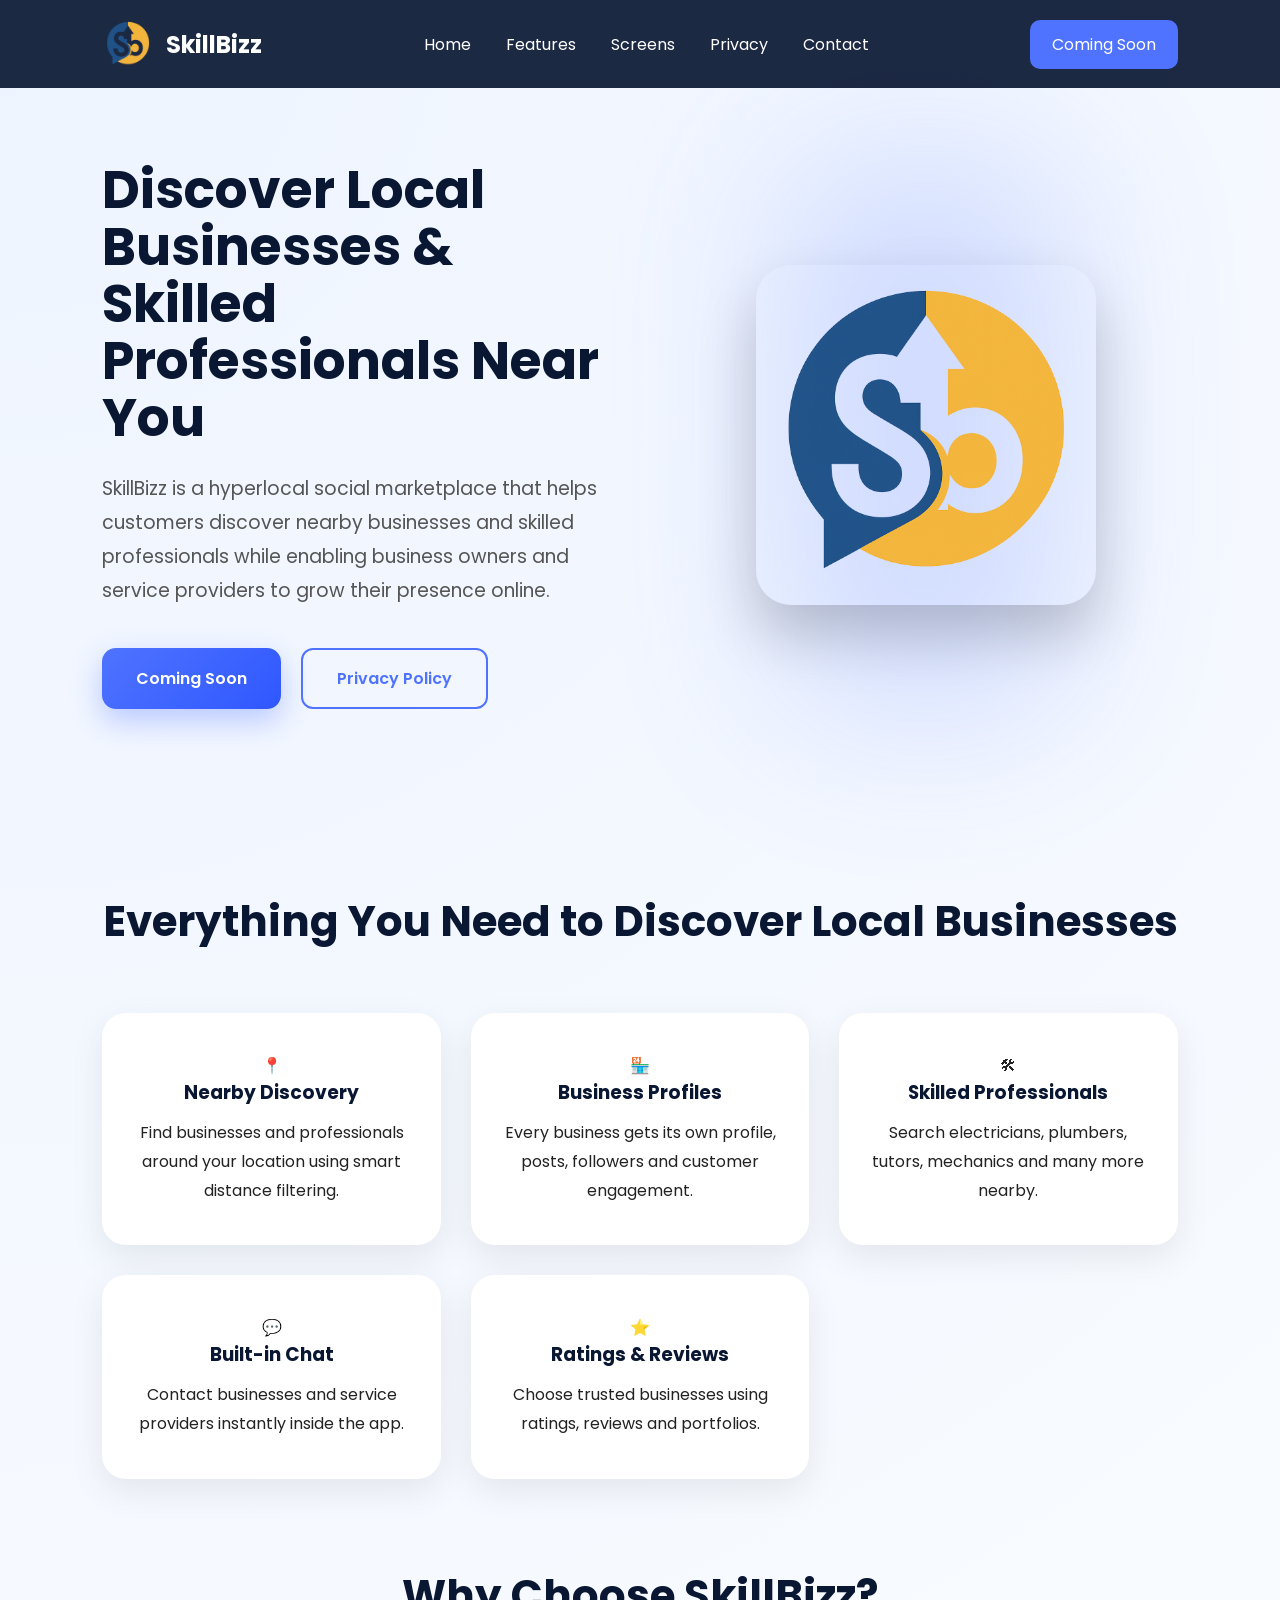
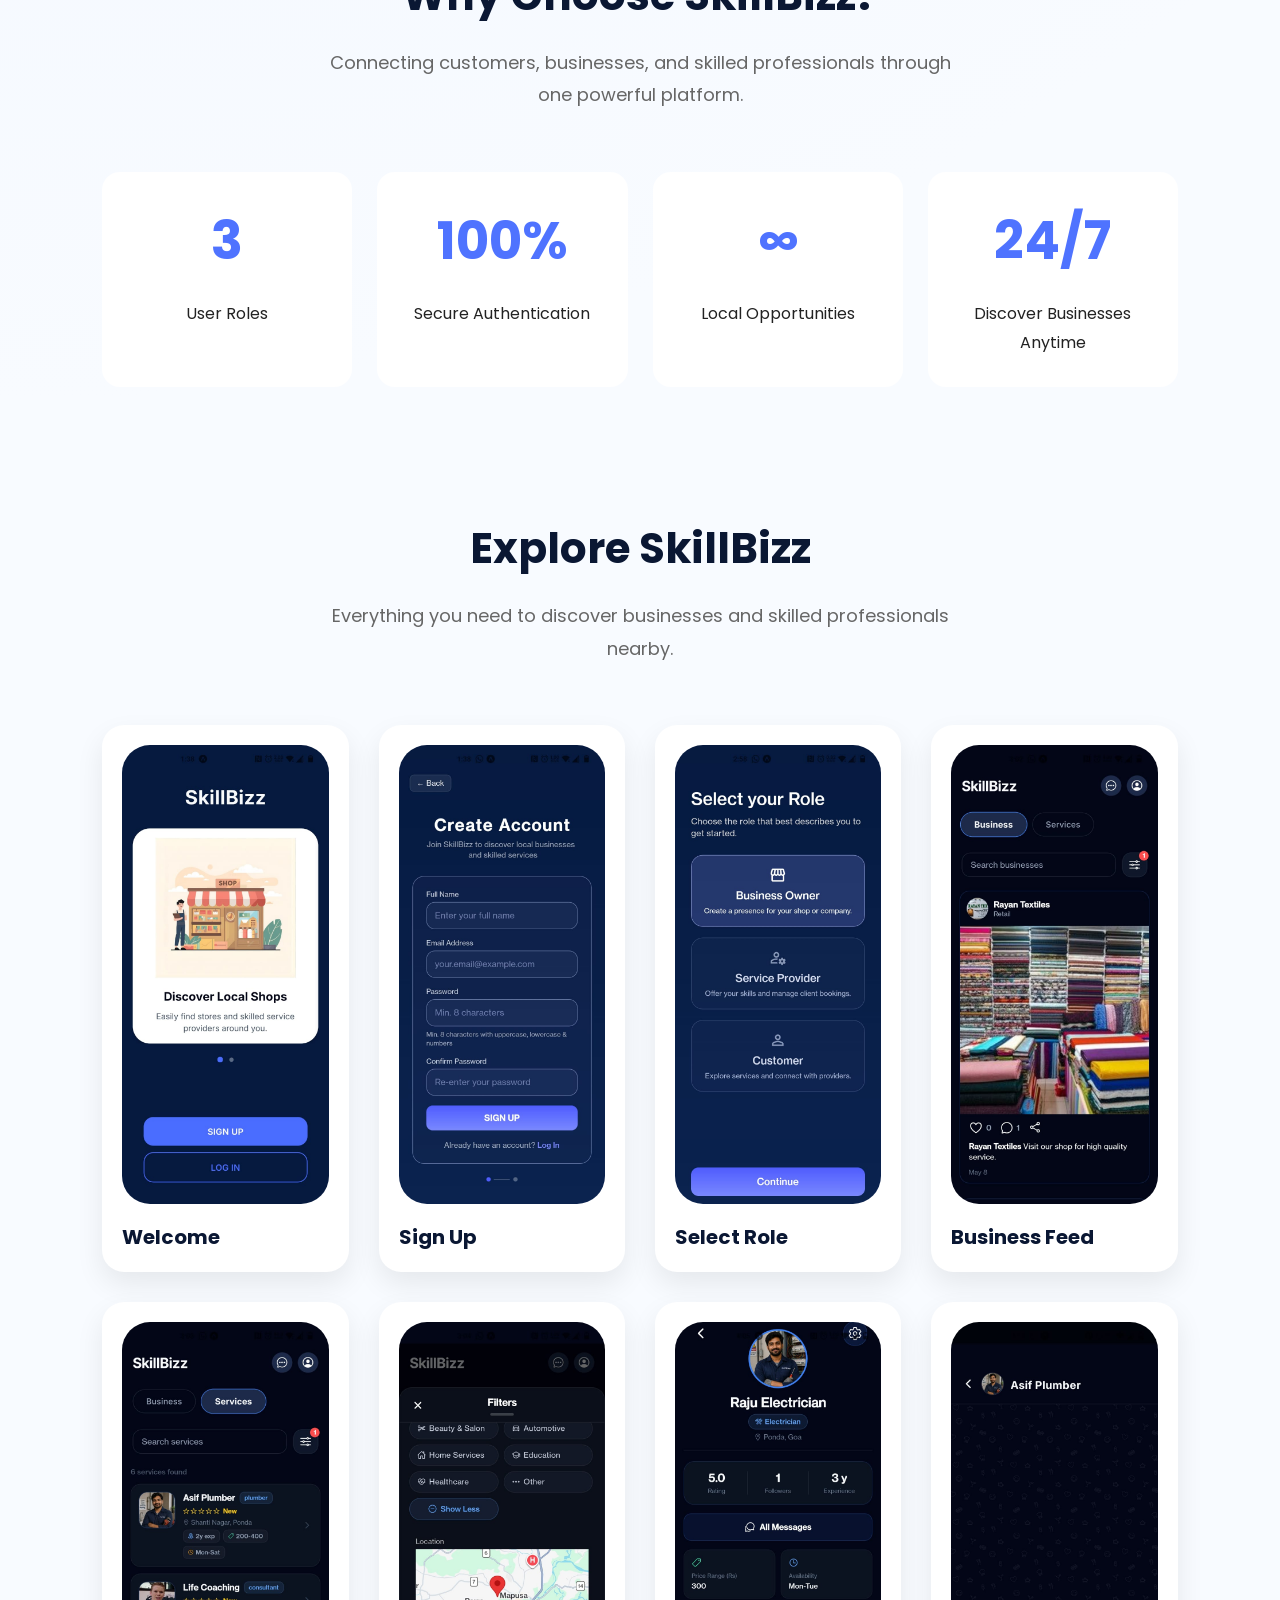
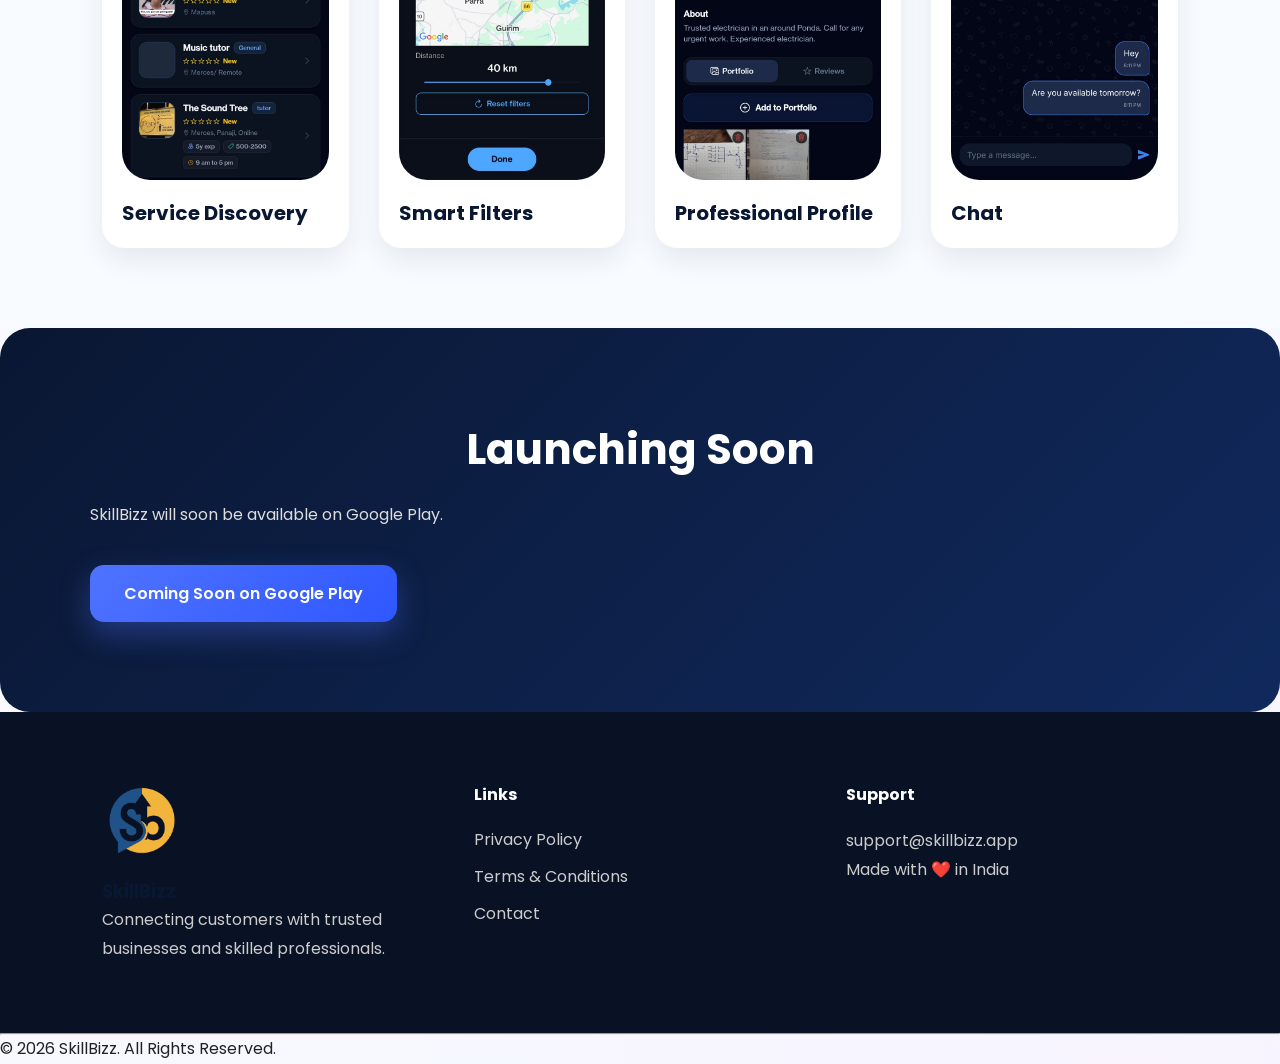
==== commit ad7314ed: "latest" ====
--- a/index.html
+++ b/index.html
@@ -132,7 +132,7 @@
     <div class="phone-shadow"></div>
 
     <img
-        src="images/hero.png"
+        src="images/favicon.png"
         class="floating-phone"
         alt="SkillBizz App">
 
@@ -148,57 +148,48 @@
 <div class="feature-grid">
 
 <div class="feature-card">
-<div class="feature-icon">
-<img src="images/logo.png" alt="">
-</div>
+<div class="feature-icon">📍</div>
 <h3>Nearby Discovery</h3>
 <p>Find businesses and professionals around your location using smart distance filtering.</p>
 </div>
 
 <div class="feature-card">
-<div class="feature-icon">
-<img src="images/logo.png" alt="">
-</div>
+<div class="feature-icon">🏪</div>
 <h3>Business Profiles</h3>
 <p>Every business gets its own profile, posts, followers and customer engagement.</p>
 </div>
 
 <div class="feature-card">
-<div class="feature-icon">
-<img src="images/logo.png" alt="">
-</div>
+<div class="feature-icon">🛠</div>
 <h3>Skilled Professionals</h3>
 <p>Search electricians, plumbers, tutors, mechanics and many more nearby.</p>
 </div>
 
-<div class="feature-card"><div class="feature-icon">
-<img src="images/logo.png" alt="">
-</div>
+<div class="feature-card">
+<div class="feature-icon">💬</div>
 <h3>Built-in Chat</h3>
 <p>Contact businesses and service providers instantly inside the app.</p>
 </div>
 
 <div class="feature-card">
-<div class="feature-icon">
-<img src="images/logo.png" alt="">
-</div>
+<div class="feature-icon">⭐</div>
 <h3>Ratings & Reviews</h3>
 <p>Choose trusted businesses using ratings, reviews and portfolios.</p>
 </div>
 
-<div class="feature-card">
-<div class="feature-icon">
-<img src="images/logo.png" alt="">
-</div>
-<h3>Secure Login</h3>
-<p>Authentication powered securely for every user role.</p>
-</div>
-
-</div>
-
-</section>
-
-<section class="stats">
+</div>
+
+</section>
+
+<section class="stats-section">
+
+<h2>Why Choose SkillBizz?</h2>
+
+<p class="section-subtitle">
+Connecting customers, businesses, and skilled professionals through one powerful platform.
+</p>
+
+<div class="stats">
 
 <div class="stat">
 
@@ -230,6 +221,7 @@
 
 <p>Discover Businesses Anytime</p>
 
+</div>
 </div>
 
 </section>
--- a/css/style.css
+++ b/css/style.css
@@ -32,7 +32,7 @@
 }
 
 section{
-    padding:100px 8%;
+    padding:80px 8%;
 }
 
 h1,h2,h3,h4{
@@ -47,6 +47,12 @@
 
 p{
     line-height:1.8;
+}
+
+#features{
+
+padding-bottom:35px;
+
 }
 
 /* ===========================
@@ -291,12 +297,21 @@
 
 }
 
+.stats-section{
+
+padding:50px 8%;
+
+}
+
 .stats{
 
+margin-top:45px;
+
 display:grid;
+
 grid-template-columns:repeat(auto-fit,minmax(220px,1fr));
+
 gap:25px;
-margin:70px 8%;
 
 }
 
@@ -461,19 +476,38 @@
 RESPONSIVE
 =========================== */
 
-@media(max-width:950px){
+@media (max-width:1100px){
 
 .hero{
 
 grid-template-columns:1fr;
-
 text-align:center;
+gap:50px;
 
 }
 
 .hero-buttons{
 
 justify-content:center;
+flex-wrap:wrap;
+
+}
+
+.hero-image{
+
+order:-1;
+
+}
+
+.hero h1{
+
+font-size:44px;
+
+}
+
+.showcase{
+
+grid-template-columns:1fr;
 
 }
 
@@ -483,23 +517,13 @@
 
 }
 
-nav ul{
-
-display:none;
-
-}
-
-
-
-.hero-image{
-
-margin-top:40px;
-
-}
-
-.hero-image img{
-
-max-width:280px;
+}
+
+@media (max-width:768px){
+
+section{
+
+padding:65px 6%;
 
 }
 
@@ -509,9 +533,63 @@
 
 }
 
-section{
-
-padding:80px 6%;
+.hero h1{
+
+font-size:38px;
+
+}
+
+.hero p{
+
+font-size:17px;
+
+}
+
+.phone-card img{
+
+width:180px;
+
+}
+
+.stat{
+
+padding:25px;
+
+}
+
+}
+
+@media (max-width:480px){
+
+.hero h1{
+
+font-size:30px;
+
+}
+
+.hero-buttons{
+
+flex-direction:column;
+
+}
+
+.primary,
+
+.secondary{
+
+width:100%;
+
+}
+
+.phone-card{
+
+padding:18px;
+
+}
+
+.phone-card img{
+
+width:160px;
 
 }
 
@@ -540,19 +618,34 @@
 .screen-gallery{
 
 display:grid;
-grid-template-columns:repeat(auto-fit,minmax(230px,1fr));
-gap:35px;
+
+grid-template-columns:repeat(4,1fr);
+
+gap:30px;
+
+max-width:1200px;
+
+margin:auto;
 
 }
 
 .phone-card{
 
 background:white;
-padding:22px;
-border-radius:24px;
-box-shadow:0 15px 40px rgba(0,0,0,.08);
+
+padding:20px;
+
+border-radius:22px;
+
+box-shadow:0 12px 28px rgba(0,0,0,.08);
+
 transition:.35s;
-text-align:center;
+
+display:flex;
+
+flex-direction:column;
+
+justify-content:space-between;
 
 }
 
@@ -564,9 +657,13 @@
 
 .phone-card img{
 
-width:210px;
+width:100%;
+
+max-width:220px;
+
 margin:auto;
-border-radius:30px;
+
+border-radius:28px;
 
 }
 
@@ -574,6 +671,36 @@
 
 margin-top:18px;
 font-size:20px;
+
+}
+
+@media (max-width:1200px){
+
+.screen-gallery{
+
+grid-template-columns:repeat(3,1fr);
+
+}
+
+}
+
+@media (max-width:850px){
+
+.screen-gallery{
+
+grid-template-columns:repeat(2,1fr);
+
+}
+
+}
+
+@media (max-width:550px){
+
+.screen-gallery{
+
+grid-template-columns:1fr;
+
+}
 
 }
 
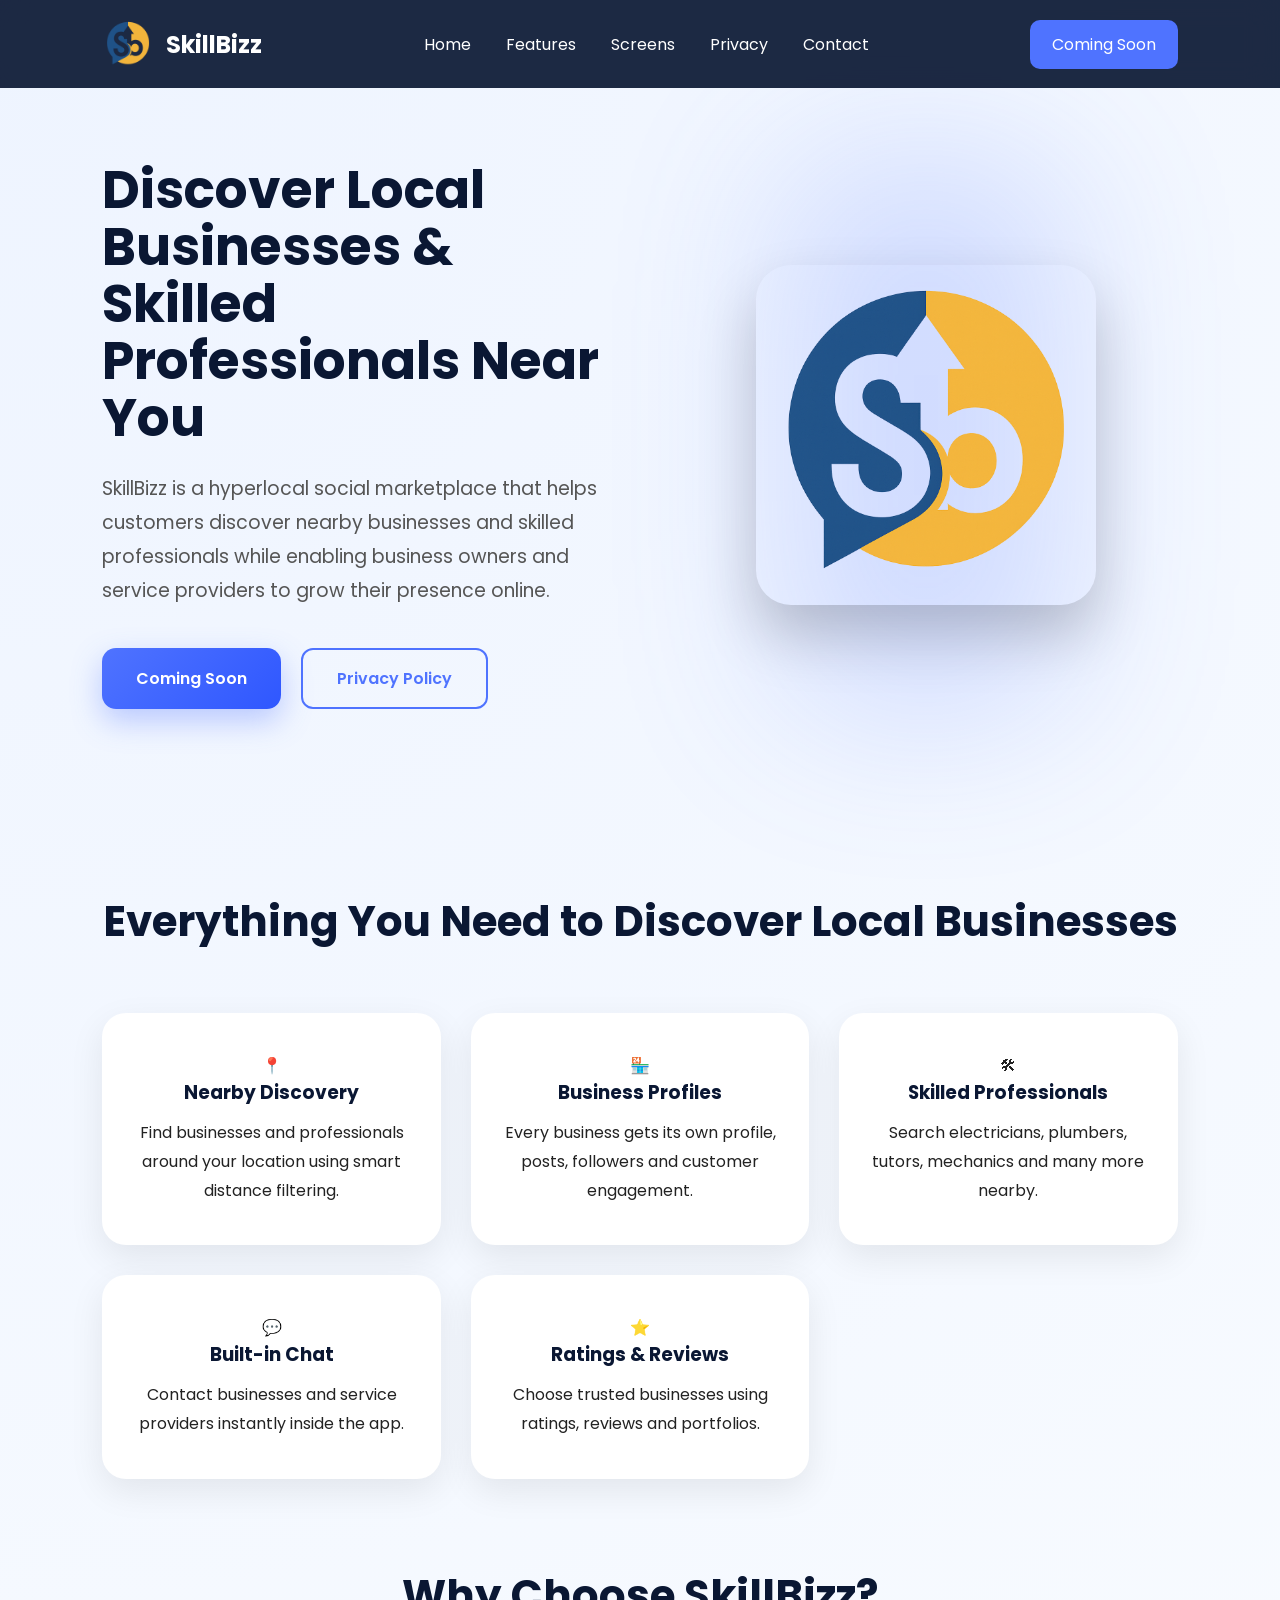
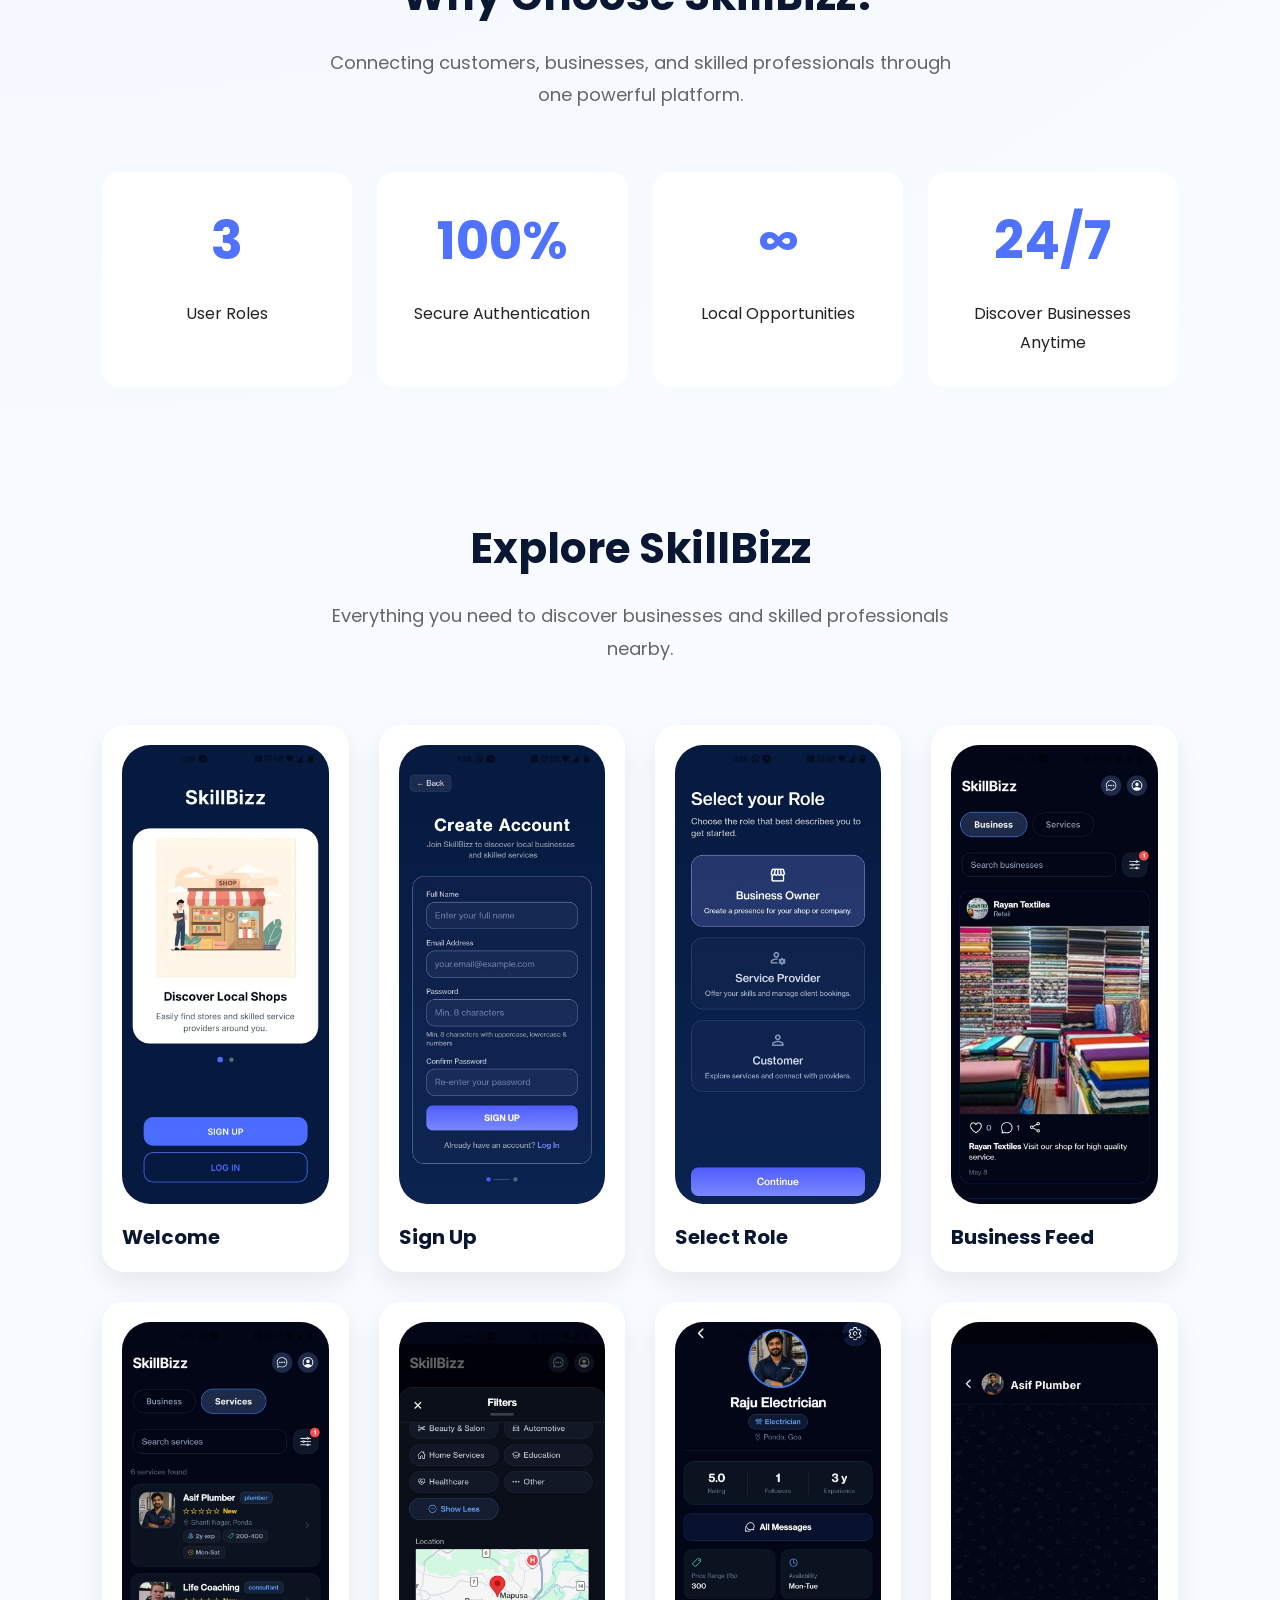
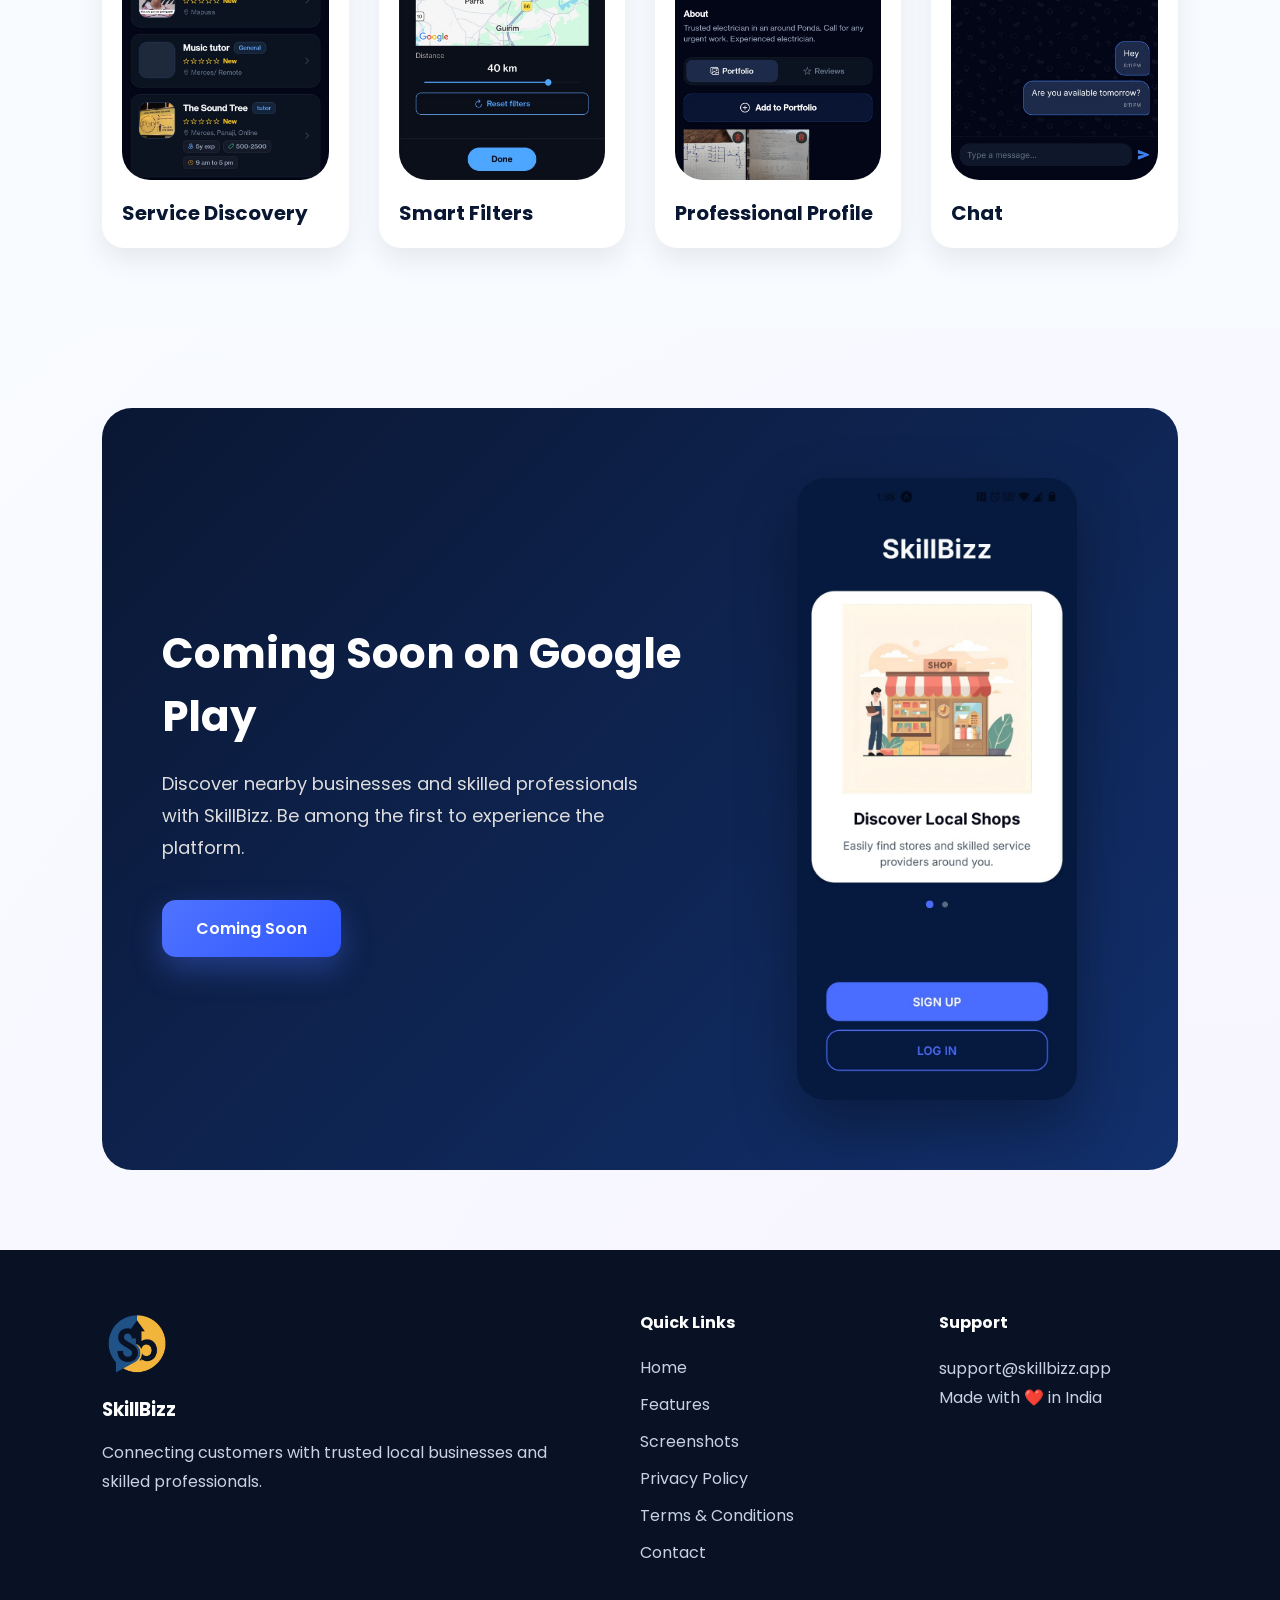
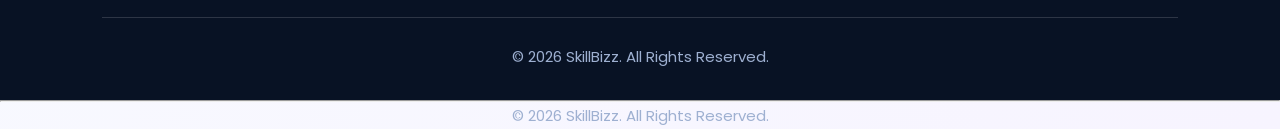
==== commit 4a76921d: "footer changes" ====
--- a/index.html
+++ b/index.html
@@ -281,46 +281,60 @@
 
 </section>
 
-<section
-id="download">
-
-<h2>
-
-Launching Soon
-
-</h2>
+<section id="download">
+
+<div class="download-content">
+
+<div class="download-text">
+
+<h2>Coming Soon on Google Play</h2>
 
 <p>
-
-SkillBizz will soon be available on Google Play.
-
+Discover nearby businesses and skilled professionals with SkillBizz.
+Be among the first to experience the platform.
 </p>
 
 <a href="#" class="primary">
-Coming Soon on Google Play
+Coming Soon
 </a>
 
+</div>
+
+<div class="download-image">
+
+<img src="images/hero.png" alt="SkillBizz App">
+
+</div>
+
+</div>
+
 </section>
 
 <footer>
 
+<div class="footer-grid">
+
 <div>
 
-<img src="images/logo.png">
+<img src="images/logo.png" alt="SkillBizz Logo">
 
 <h3>SkillBizz</h3>
 
 <p>
-
-Connecting customers with trusted businesses and skilled professionals.
-
+Connecting customers with trusted local businesses and skilled professionals.
 </p>
 
 </div>
 
 <div>
 
-<h4>Links</h4>
+<h4>Quick Links</h4>
+
+<a href="#home">Home</a>
+
+<a href="#features">Features</a>
+
+<a href="#screens">Screenshots</a>
 
 <a href="privacy.html">Privacy Policy</a>
 
@@ -336,11 +350,19 @@
 
 <p>support@skillbizz.app</p>
 
-<p>
-Made with ❤️ in India
-</p>
-
-</div>
+<p>Made with ❤️ in India</p>
+
+</div>
+
+</div>
+
+<hr>
+
+<p class="copyright">
+
+© <span class="year"></span> SkillBizz. All Rights Reserved.
+
+</p>
 
 </footer>
 
--- a/css/style.css
+++ b/css/style.css
@@ -398,17 +398,77 @@
 DOWNLOAD
 =========================== */
 
+/* ===========================
+DOWNLOAD
+=========================== */
+
 #download{
 
-background:linear-gradient(135deg,#0A1733,#10295d);
-padding:90px;
+margin:80px 8%;
+
+background:linear-gradient(135deg,#0A1733,#12306d);
+
 border-radius:30px;
 
-}
-
-#download h2{
-
-    color:white;
+padding:70px 60px;
+
+color:white;
+
+overflow:hidden;
+
+}
+
+.download-content{
+
+display:grid;
+
+grid-template-columns:1.2fr .8fr;
+
+align-items:center;
+
+gap:50px;
+
+}
+
+.download-text h2{
+
+color:white;
+
+font-size:42px;
+
+margin-bottom:20px;
+
+text-align:left;
+
+}
+
+.download-text p{
+
+color:#d6dfff;
+
+font-size:18px;
+
+margin-bottom:35px;
+
+max-width:500px;
+
+}
+
+.download-image{
+
+display:flex;
+
+justify-content:center;
+
+}
+
+.download-image img{
+
+width:280px;
+
+border-radius:28px;
+
+box-shadow:0 25px 60px rgba(0,0,0,.35);
 
 }
 
@@ -426,51 +486,99 @@
 
 footer{
 
-    background:#081224;
-
-    color:white;
-
-    padding:70px 8%;
-
-    display:grid;
-
-    grid-template-columns:repeat(auto-fit,minmax(250px,1fr));
-
-    gap:40px;
-
-}
-
-footer img{
-
-    width:80px;
-
-    margin-bottom:15px;
-
-}
-
-footer h4{
-
-    color:white;
-
-    margin-bottom:20px;
-
-}
-
-footer a{
-
-    display:block;
-
-    margin-bottom:12px;
-
-    color:#ccc;
-
-}
-
-footer p{
-
-    color:#ccc;
-
-}
+background:#081224;
+
+padding:60px 8% 30px;
+
+color:white;
+
+}
+
+.footer-grid{
+
+display:grid;
+
+grid-template-columns:2fr 1fr 1fr;
+
+gap:60px;
+
+align-items:start;
+
+}
+
+.footer-grid img{
+
+width:70px;
+
+margin-bottom:15px;
+
+}
+
+.footer-grid h3{
+
+color:white;
+
+margin-bottom:15px;
+
+}
+
+.footer-grid h4{
+
+color:white;
+
+margin-bottom:20px;
+
+}
+
+.footer-grid p{
+
+color:#c8d2e5;
+
+line-height:1.8;
+
+}
+
+.footer-grid a{
+
+display:block;
+
+margin-bottom:12px;
+
+color:#c8d2e5;
+
+transition:.3s;
+
+}
+
+.footer-grid a:hover{
+
+color:white;
+
+}
+
+footer hr{
+
+margin:40px 0 25px;
+
+border:none;
+
+height:1px;
+
+background:rgba(255,255,255,.15);
+
+}
+
+.copyright{
+
+text-align:center;
+
+color:#9eb0d1;
+
+font-size:15px;
+
+}
+
+
 
 /* ===========================
 RESPONSIVE
@@ -942,4 +1050,120 @@
 transform:translateY(0px);
 }
 
+}
+
+/* ===========================
+Responsive Footer & Download
+=========================== */
+
+@media (max-width:992px){
+
+.download-content{
+
+grid-template-columns:1fr;
+
+text-align:center;
+
+}
+
+.download-text h2{
+
+text-align:center;
+
+font-size:36px;
+
+}
+
+.download-text p{
+
+margin:auto auto 30px;
+
+}
+
+.download-image{
+
+margin-top:20px;
+
+}
+
+.download-image img{
+
+width:240px;
+
+}
+
+.footer-grid{
+
+grid-template-columns:1fr 1fr;
+
+gap:40px;
+
+}
+
+}
+
+@media (max-width:768px){
+
+#download{
+
+padding:50px 30px;
+
+margin:60px 5%;
+
+}
+
+.download-text h2{
+
+font-size:30px;
+
+}
+
+.download-text p{
+
+font-size:16px;
+
+}
+
+.footer-grid{
+
+grid-template-columns:1fr;
+
+text-align:center;
+
+}
+
+.footer-grid img{
+
+margin:0 auto 15px;
+
+}
+
+}
+
+@media (max-width:480px){
+
+#download{
+
+padding:40px 20px;
+
+}
+
+.download-text h2{
+
+font-size:26px;
+
+}
+
+.download-image img{
+
+width:180px;
+
+}
+
+footer{
+
+padding:50px 6% 25px;
+
+}
+
 }
